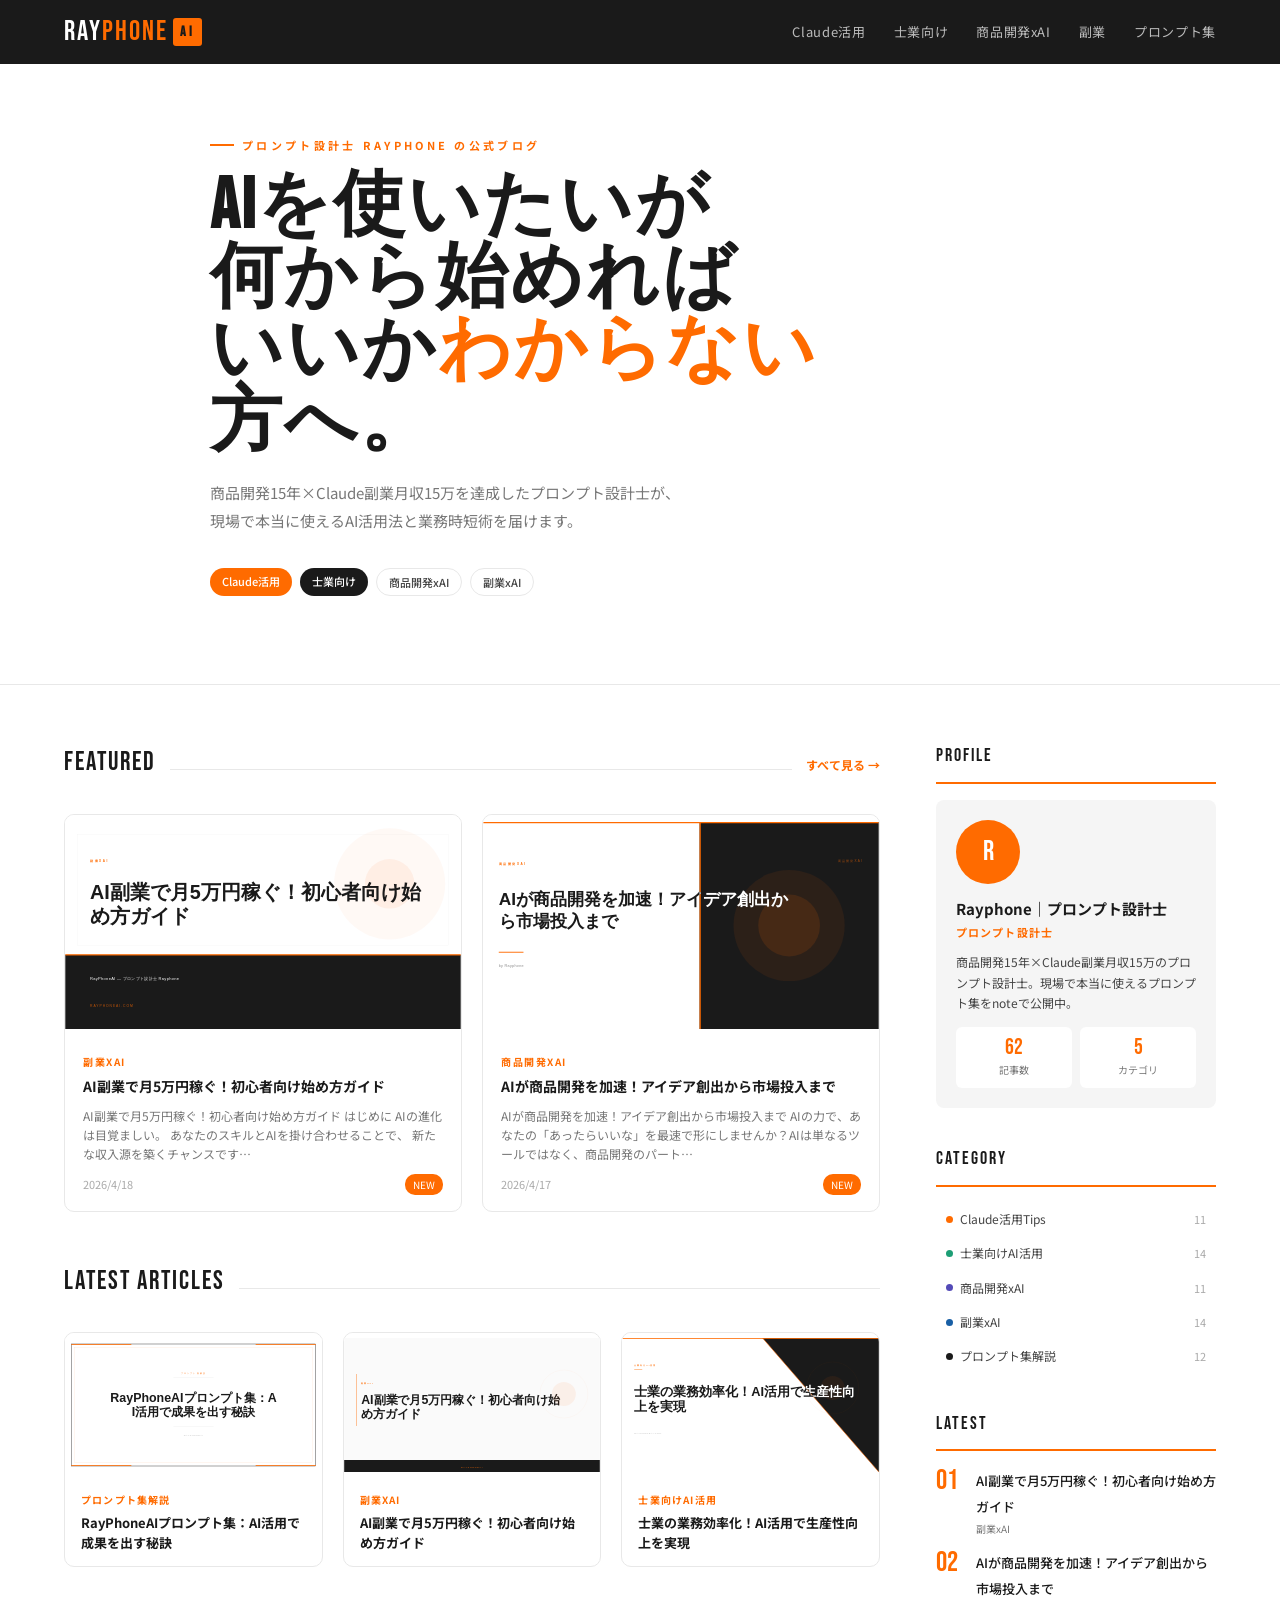
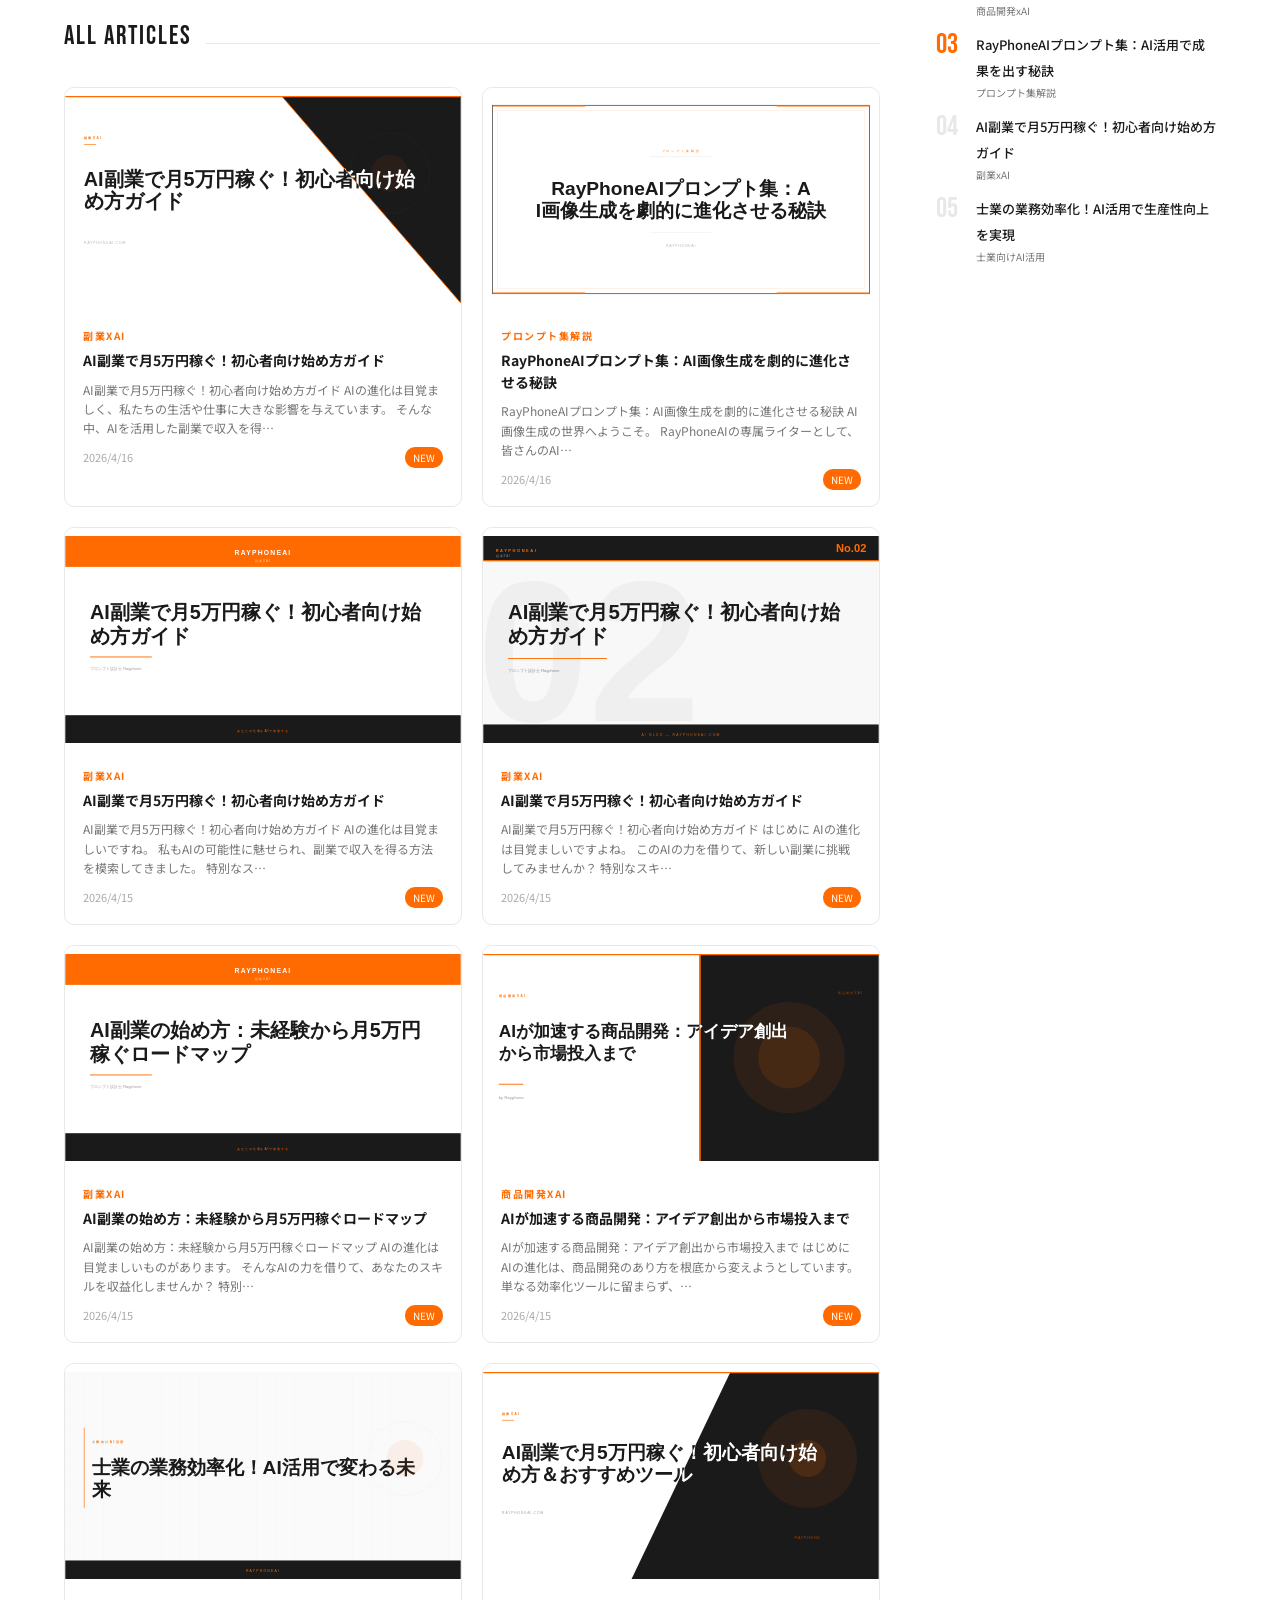
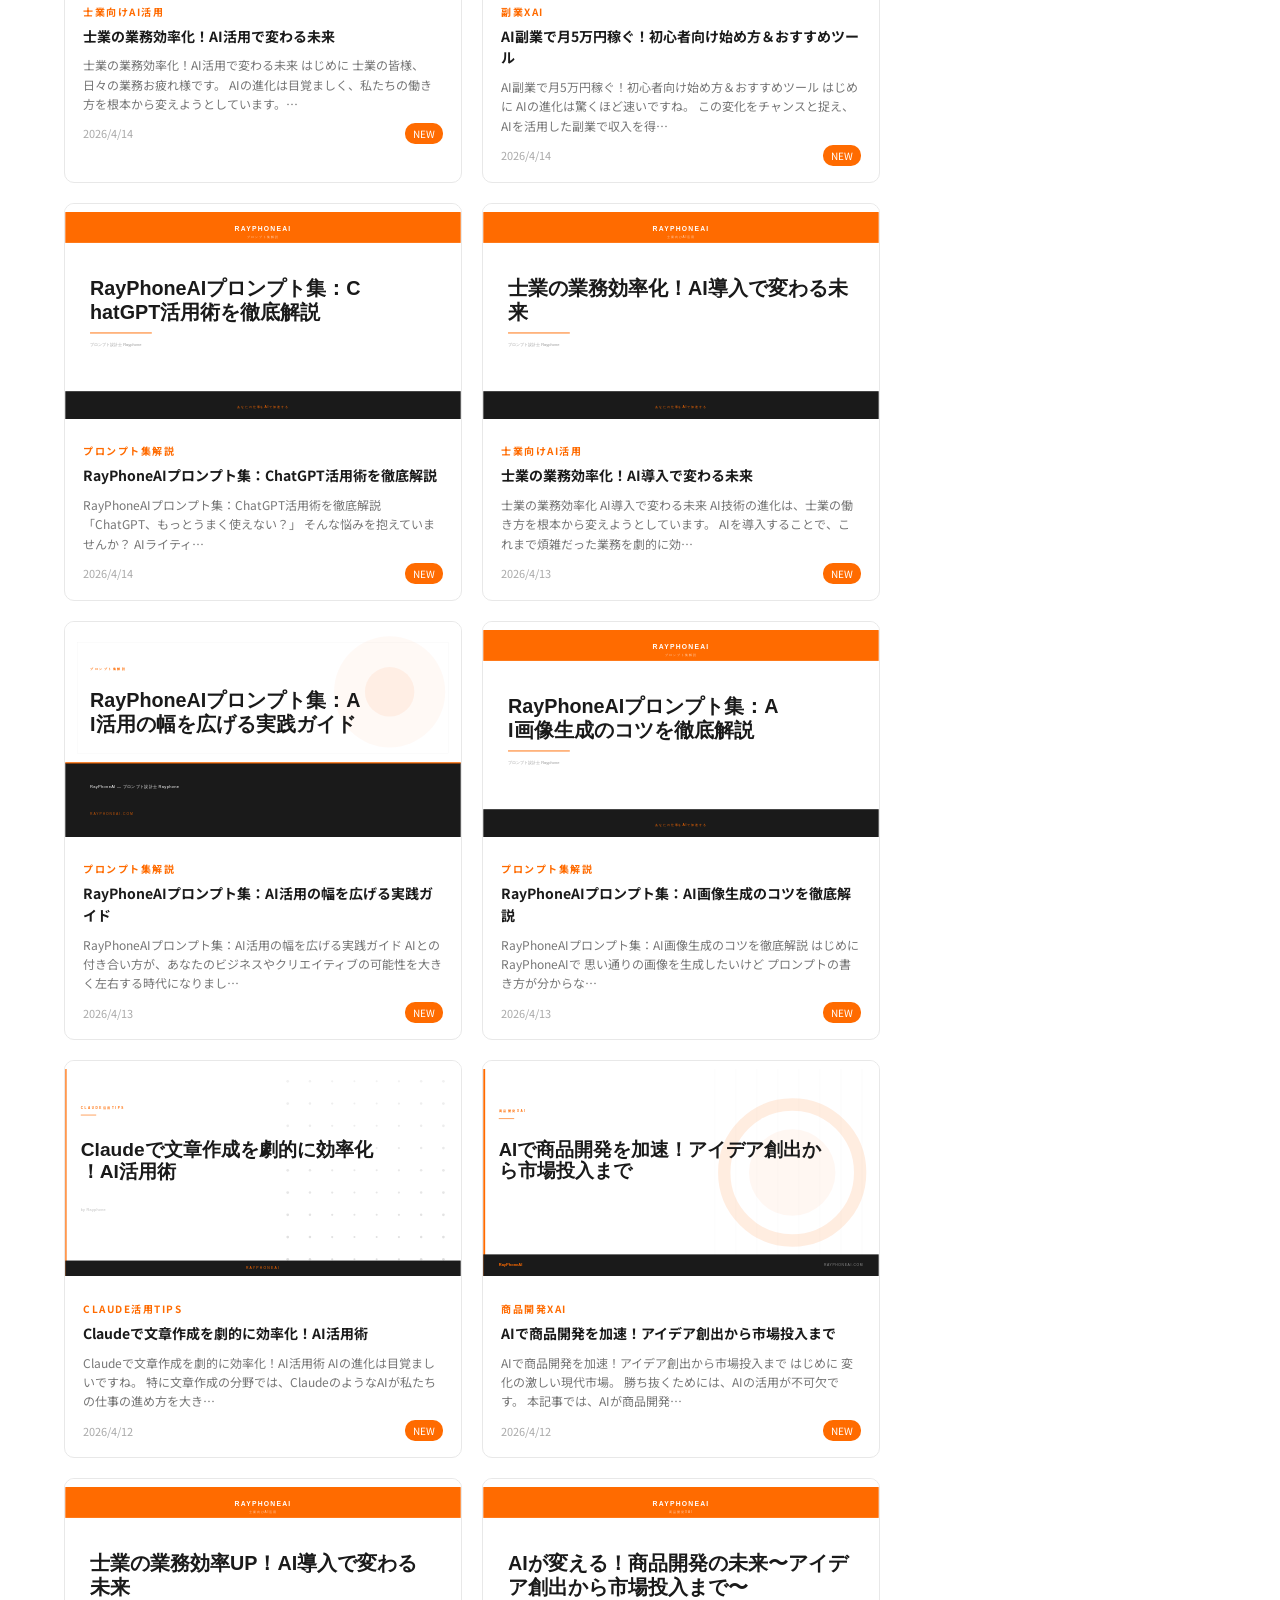
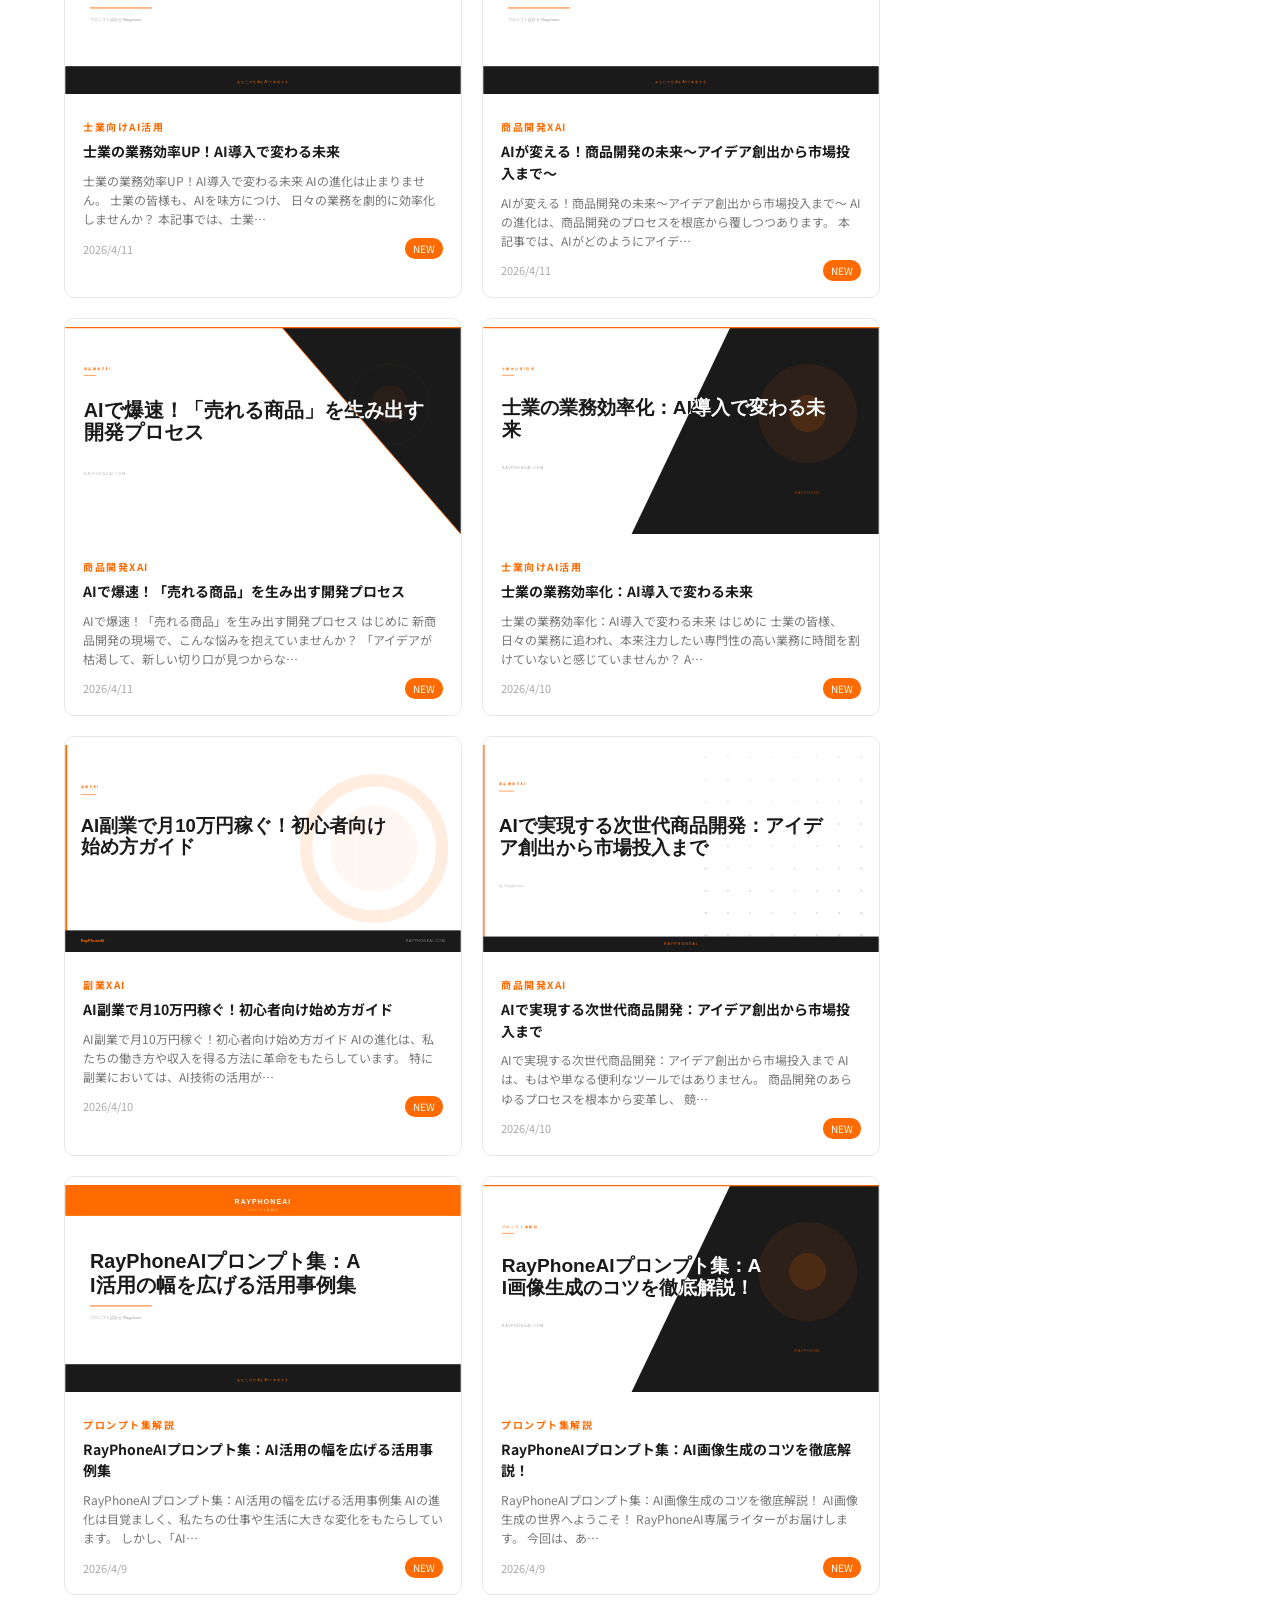
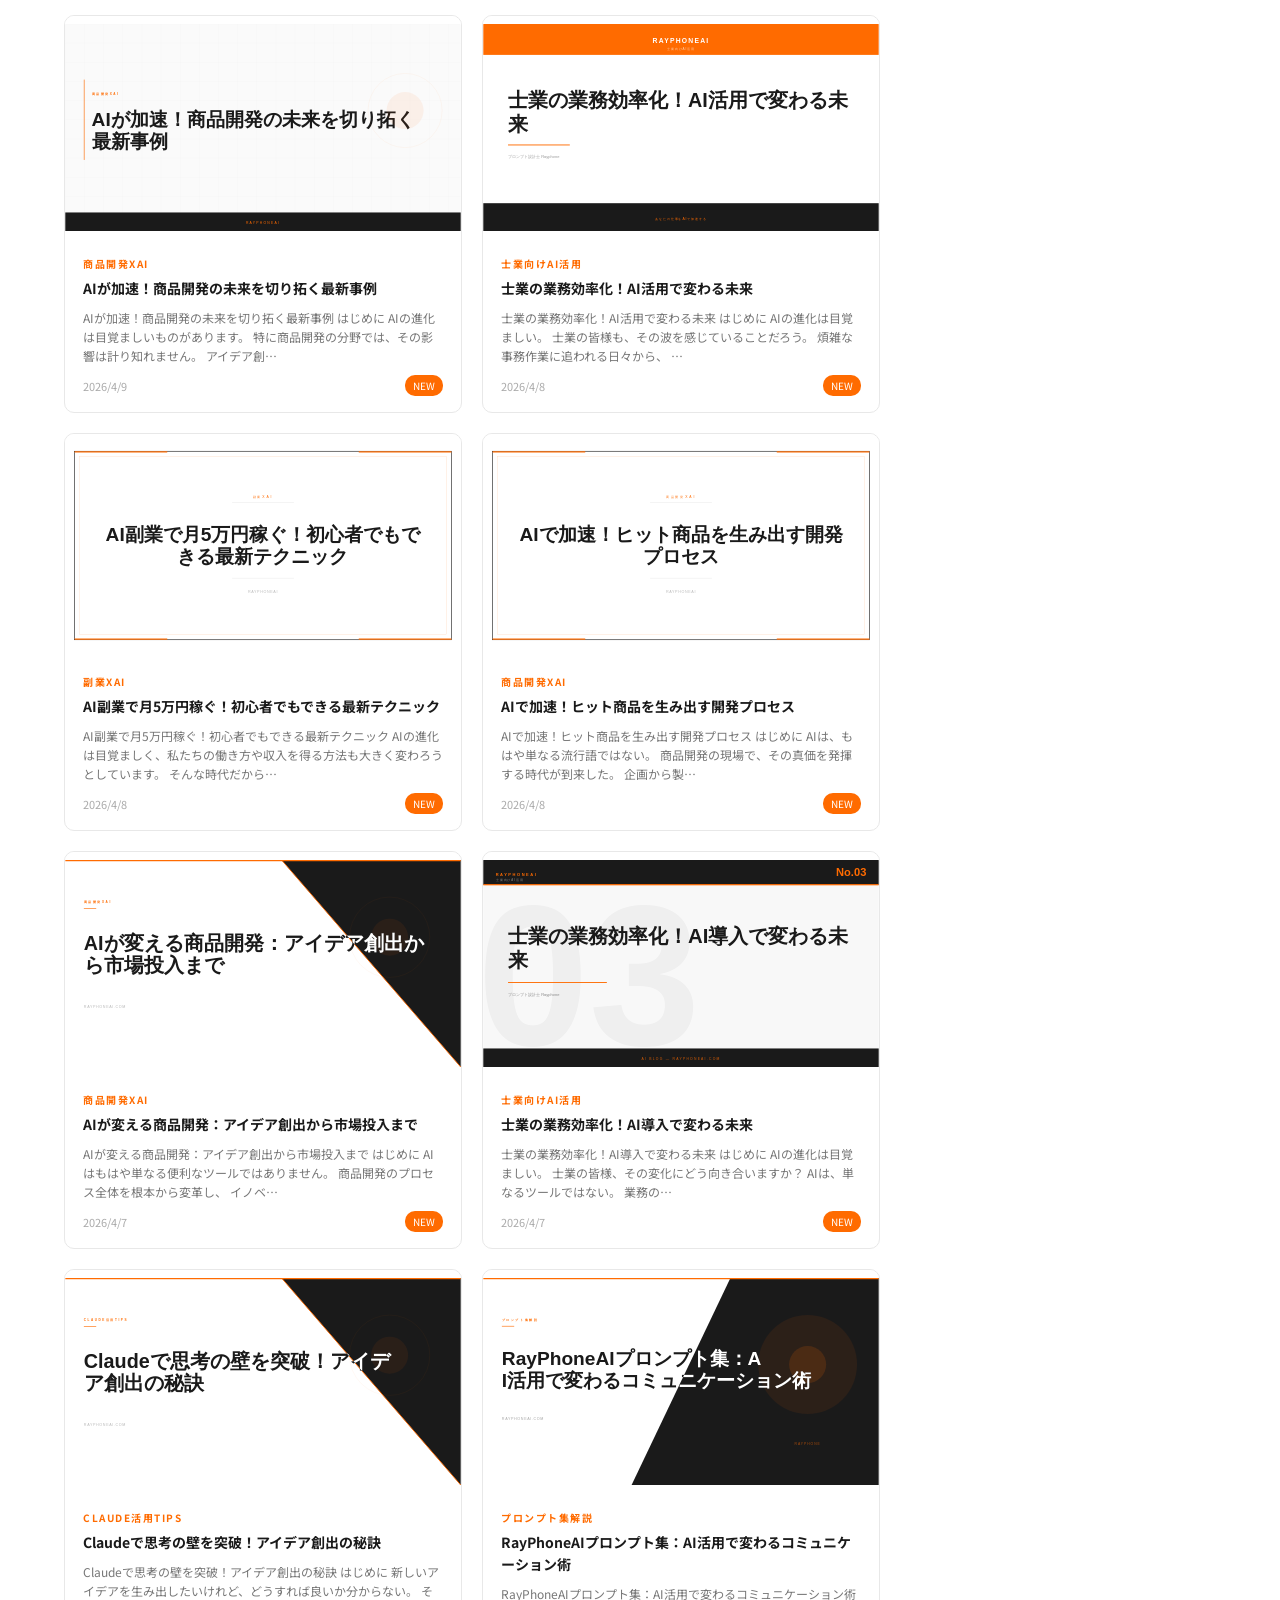
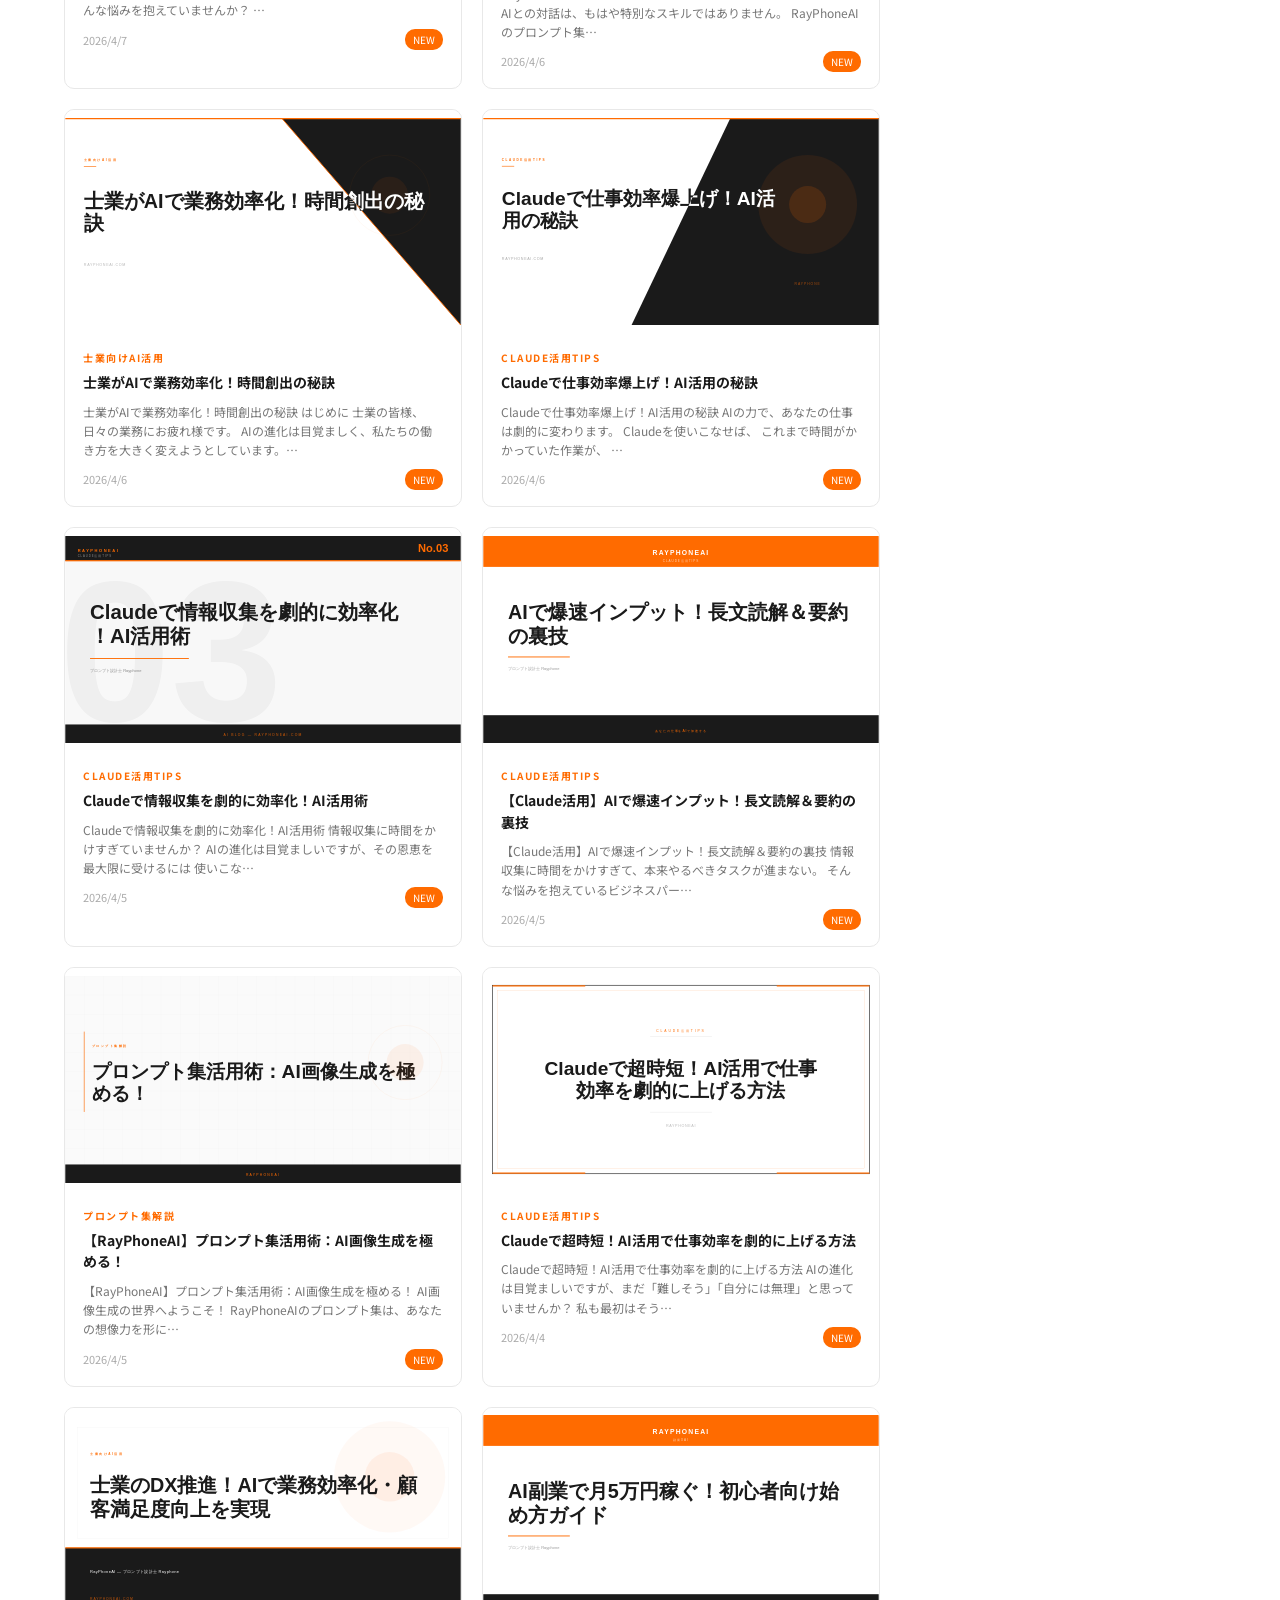
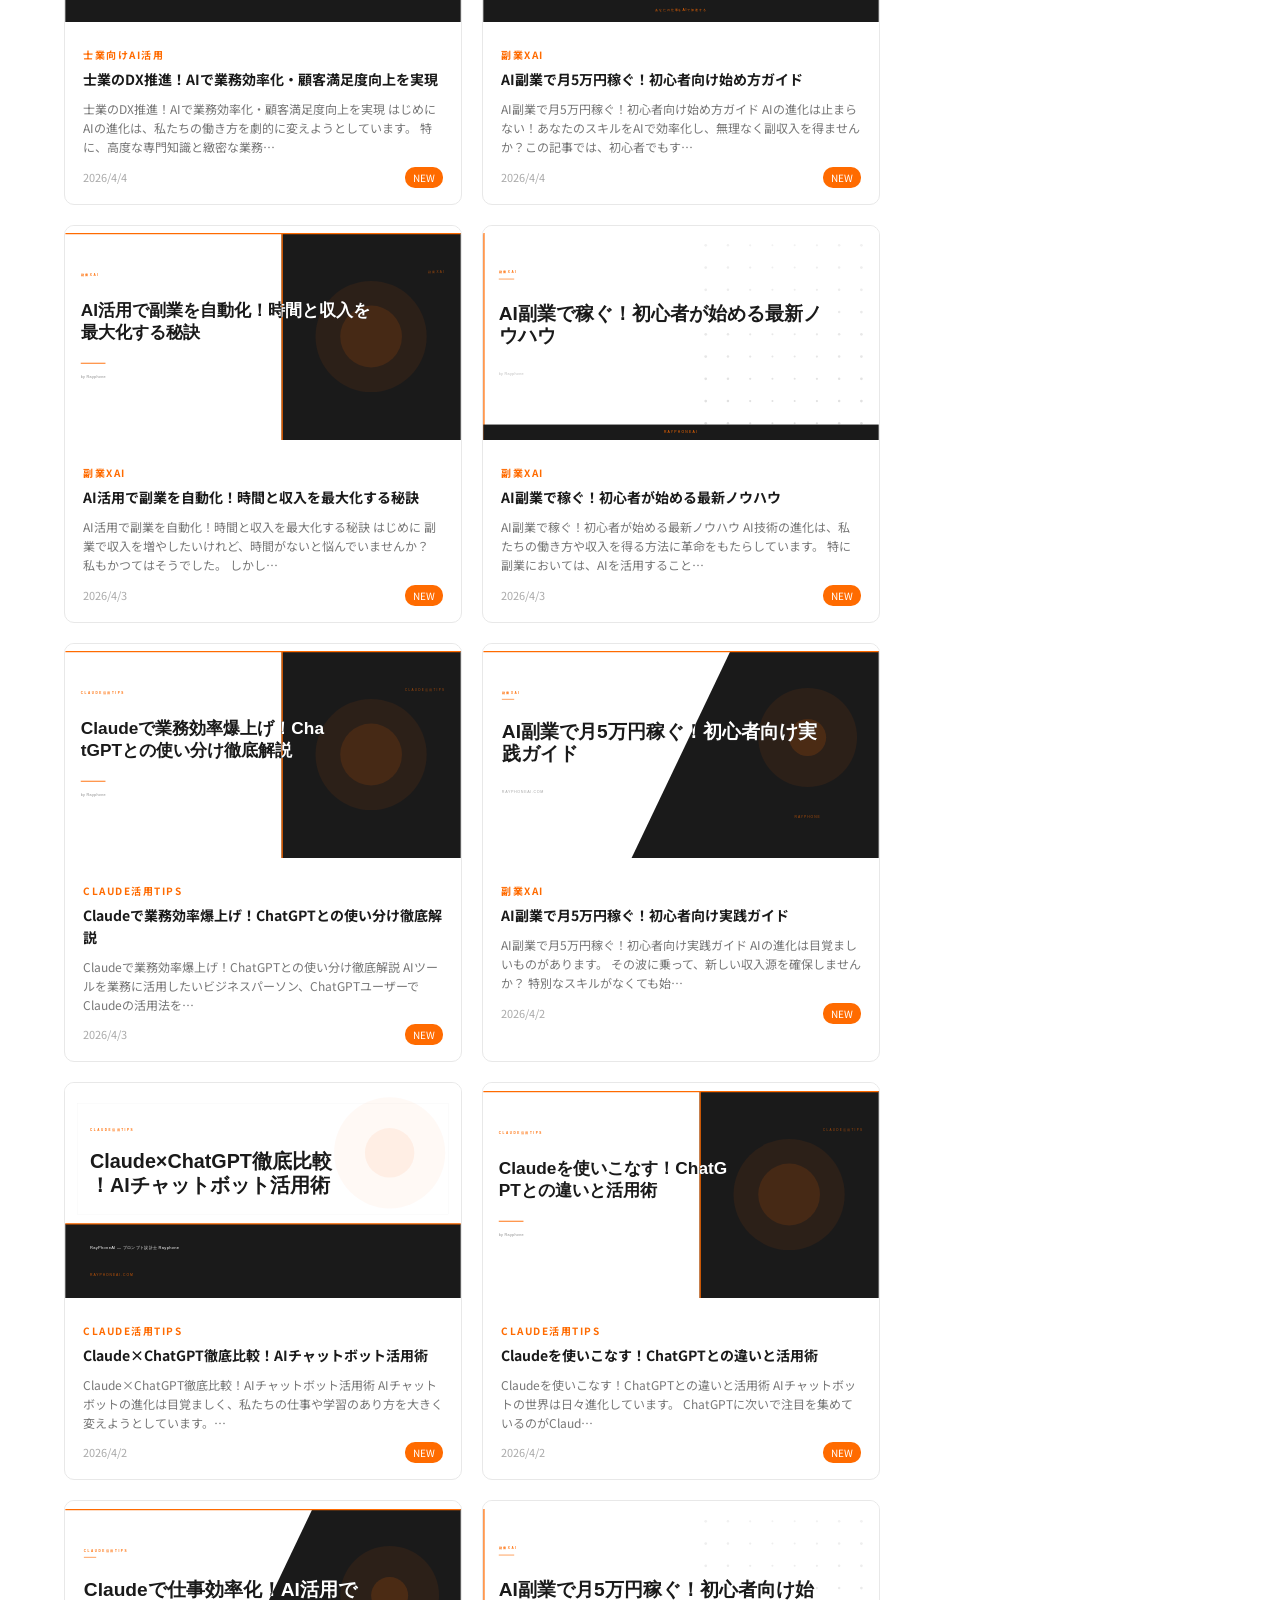
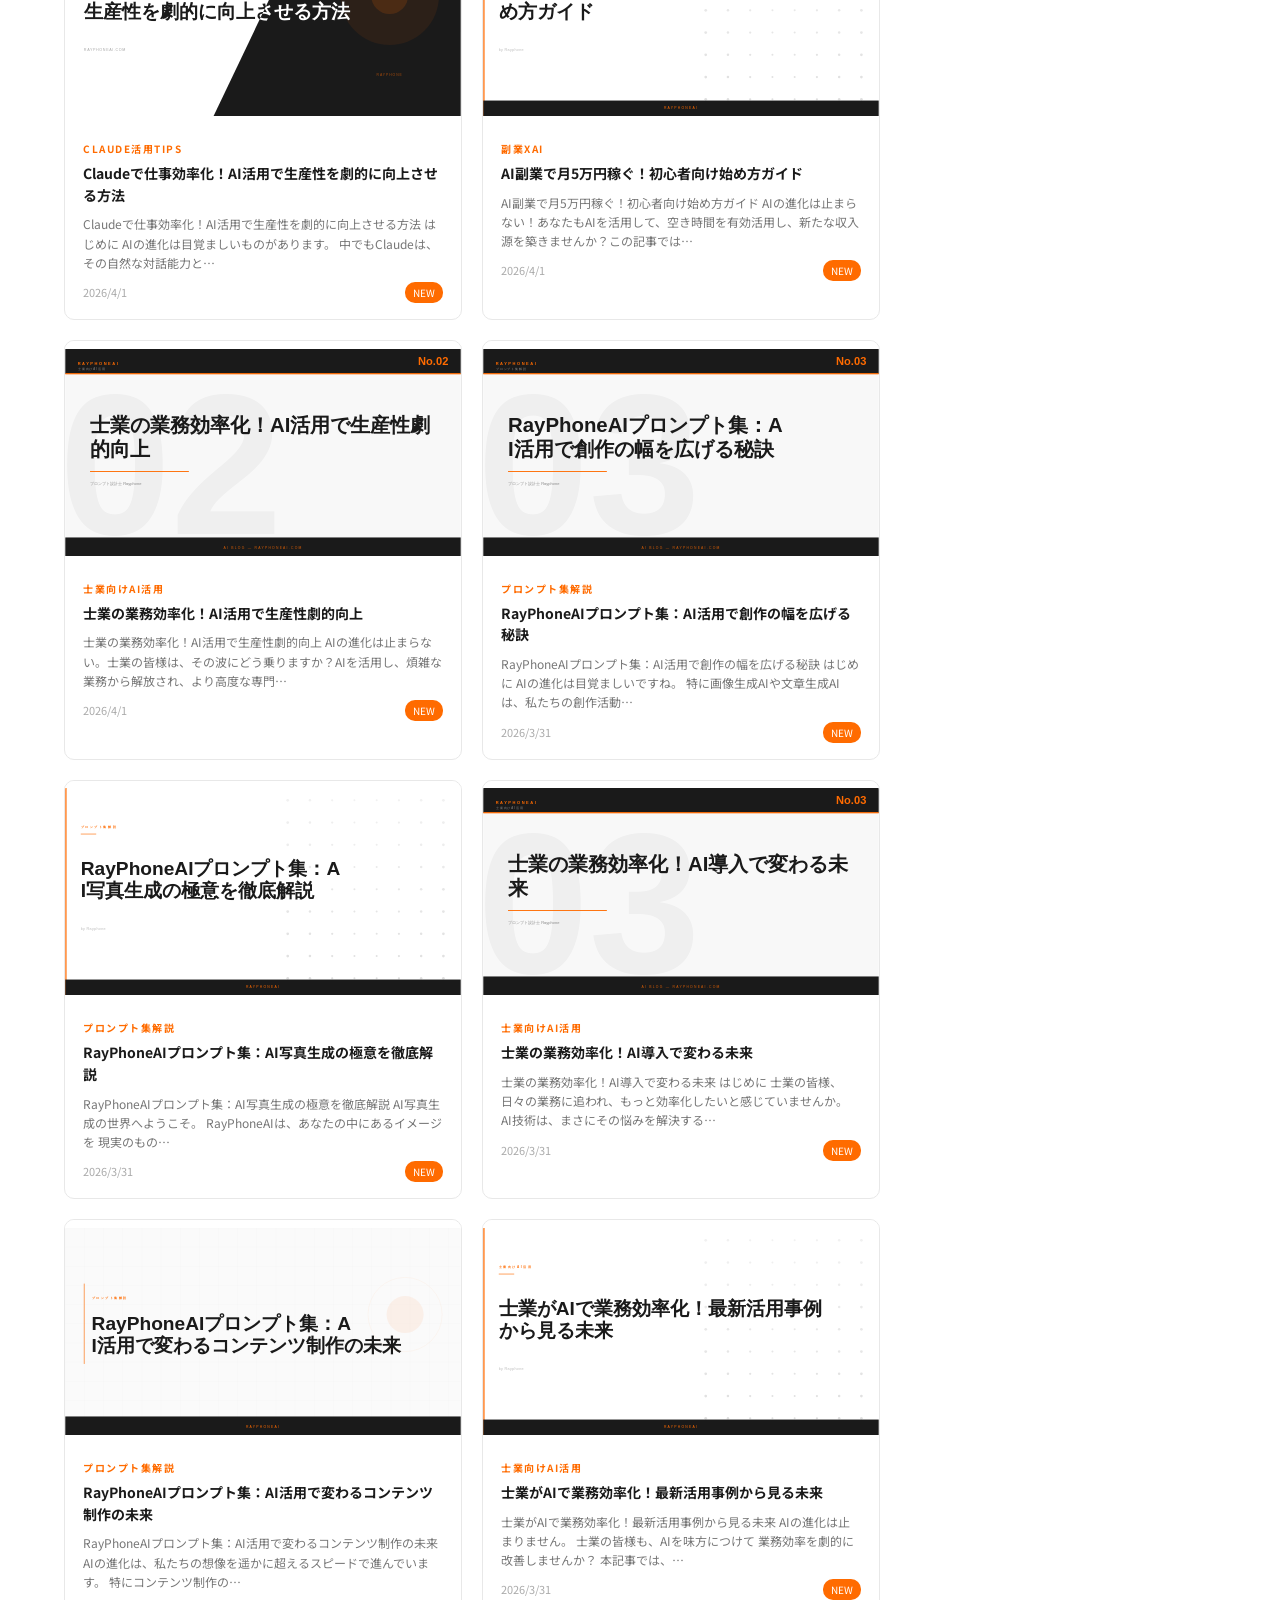
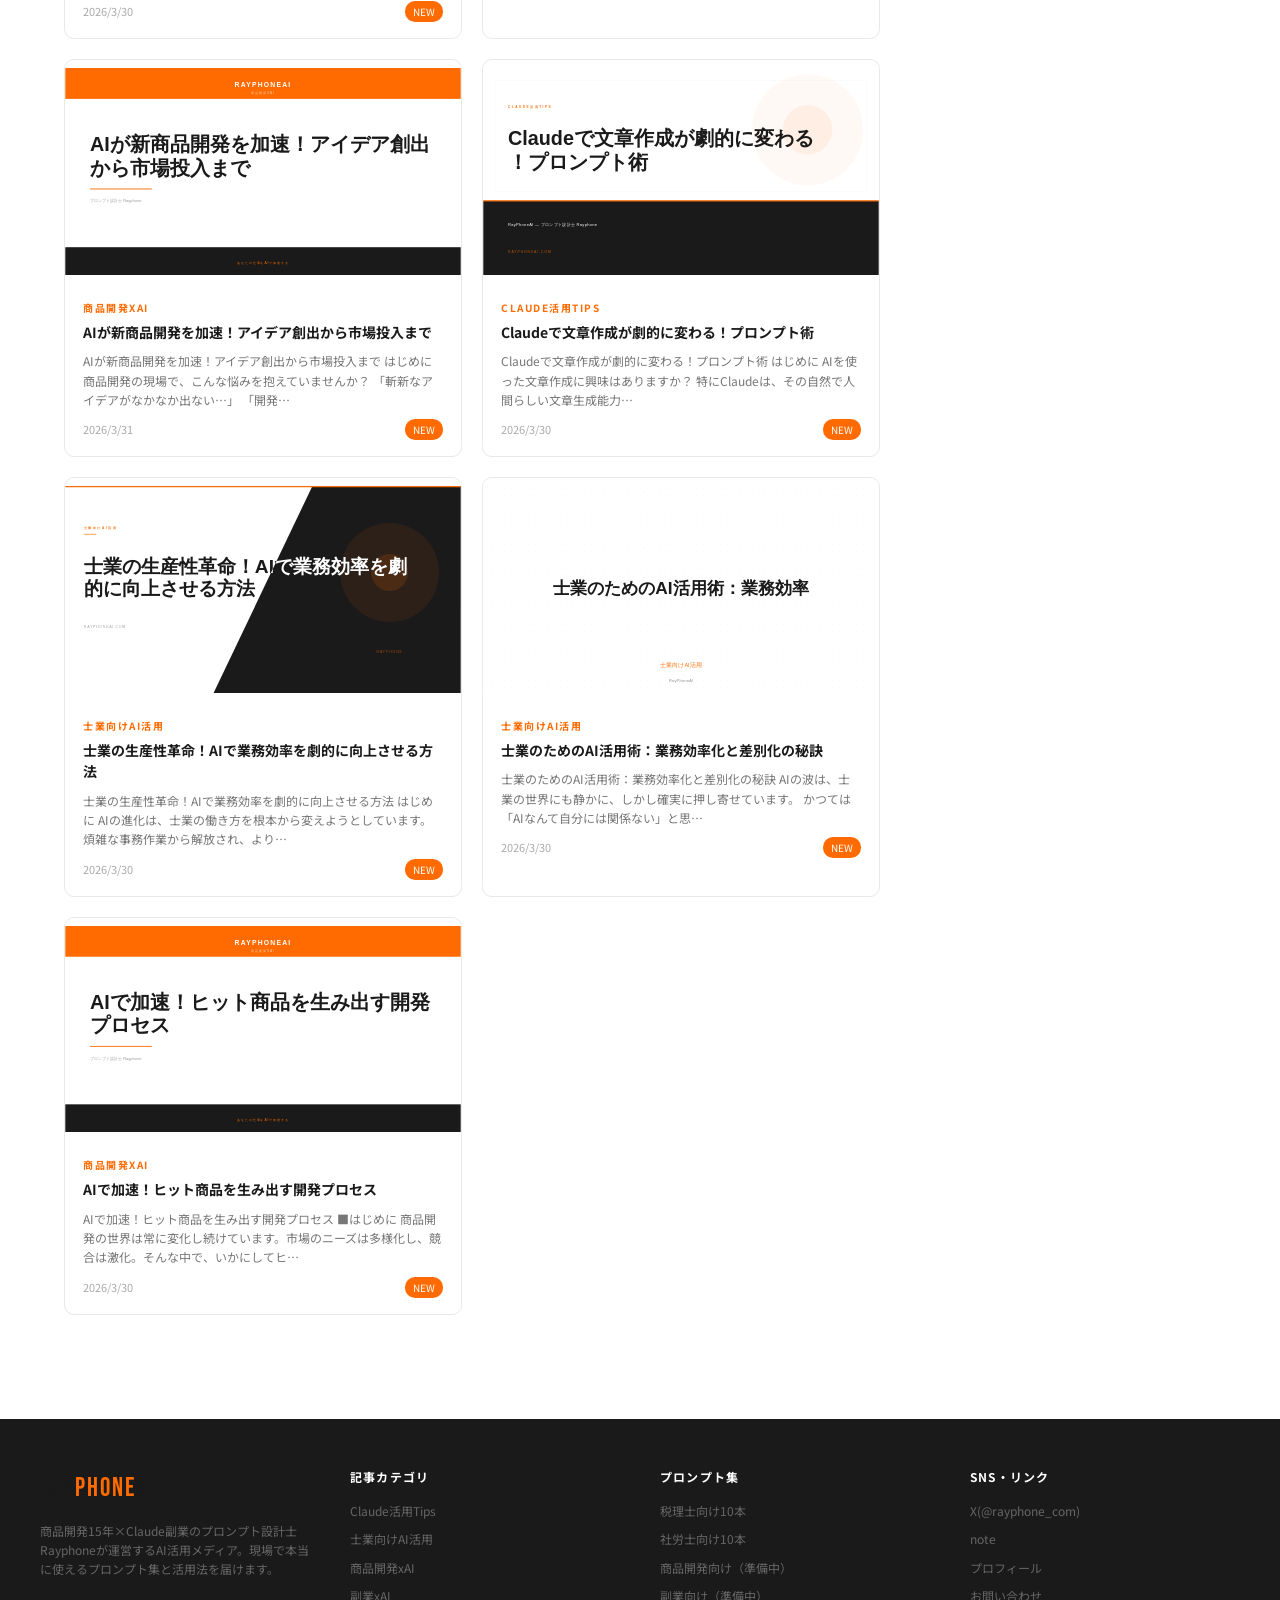
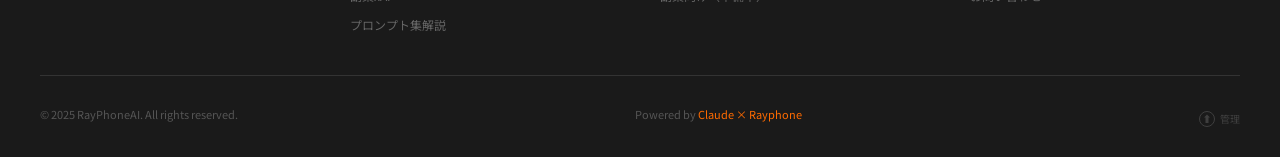
==== index.html @ 0e7767a4 "Add files via upload" ====
<!DOCTYPE html>
<html lang="ja">
<head>
<meta charset="UTF-8">
<meta name="viewport" content="width=device-width, initial-scale=1.0">
<title>RayPhoneAI | プロンプト設計士Rayphoneの公式ブログ</title>

<!-- OGP / Twitter Card -->
<meta property="og:type" content="website">
<meta property="og:site_name" content="RayPhoneAI">
<meta property="og:image" content="https://raw.githubusercontent.com/rayphoneai/ray/main/ogp.png">
<meta property="og:image:width" content="1080">
<meta property="og:image:height" content="1080">
<meta property="og:url" content="https://rayphoneai.github.io/ray/" id="og-url">
<meta property="og:title" content="RayPhoneAI | プロンプト設計士Rayphoneの公式ブログ" id="og-title">
<meta property="og:description" content="商品開発15年×Claude副業月収15万を達成したプロンプト設計士が、現場で本当に使えるAI活用法と業務時短術を届けます。" id="og-desc">
<meta name="twitter:card" content="summary_large_image">
<meta name="twitter:site" content="@rayphone">
<meta name="twitter:title" content="RayPhoneAI | プロンプト設計士Rayphoneの公式ブログ">
<meta name="twitter:description" content="商品開発15年×Claude副業月収15万を達成したプロンプト設計士が、現場で本当に使えるAI活用法と業務時短術を届けます。">
<meta name="twitter:image" content="https://raw.githubusercontent.com/rayphoneai/ray/main/ogp.png">
<link rel="icon" type="image/png" href="[data-uri]">
<link rel="apple-touch-icon" href="[data-uri]">
<link href="https://fonts.googleapis.com/css2?family=Bebas+Neue&family=Noto+Sans+JP:wght@400;500;700&display=swap" rel="stylesheet">
<style>
*{box-sizing:border-box;margin:0;padding:0;}
:root{
  --orange:#FF6B00;
  --orange-light:#FFF0E3;
  --black:#1A1A1A;
  --gray-dark:#444;
  --gray-mid:#777;
  --gray-light:#F5F5F5;
  --white:#FFFFFF;
  --border:#E8E8E8;
}
body{font-family:'Noto Sans JP',sans-serif;background:#fff;color:var(--black);font-size:15px;line-height:1.7;}

/* ===== HEADER ===== */
header{background:var(--black);position:sticky;top:0;z-index:100;}
.header-inner{max-width:1200px;margin:0 auto;padding:0 24px;height:64px;display:flex;align-items:center;justify-content:space-between;}
.logo{font-family:'Bebas Neue',sans-serif;font-size:28px;letter-spacing:2px;text-decoration:none;display:flex;align-items:center;gap:0;}
.logo-ray{color:#fff;}
.logo-phone{color:var(--orange);}
.logo-ai{background:var(--orange);color:var(--black);font-size:14px;padding:2px 7px;margin-left:5px;border-radius:3px;font-weight:700;letter-spacing:3px;}
nav{display:flex;gap:28px;}
nav a{color:#bbb;text-decoration:none;font-size:13px;letter-spacing:.05em;transition:color .2s;}
nav a:hover{color:var(--orange);}

.header-cta:hover{opacity:.85;}

/* ===== HERO ===== */
.hero{background:#fff;border-bottom:1px solid var(--border);padding:72px 24px 56px;}
.hero-inner{max-width:860px;margin:0 auto;display:flex;flex-direction:column;align-items:flex-start;gap:0;}
.hero-label{font-size:11px;font-weight:700;color:var(--orange);letter-spacing:.3em;text-transform:uppercase;margin-bottom:16px;display:flex;align-items:center;gap:8px;}
.hero-title{font-family:'Bebas Neue',sans-serif;font-size:72px;line-height:1.0;letter-spacing:2px;color:var(--black);margin-bottom:20px;}
.hero-title span{color:var(--orange);}
.hero-desc{font-size:15px;color:var(--gray-mid);line-height:1.9;margin-bottom:32px;max-width:600px;}
.hero-tags{display:flex;gap:8px;flex-wrap:wrap;margin-bottom:32px;}
.tag{font-size:11px;padding:4px 12px;border-radius:20px;font-weight:500;}
.tag-orange{background:var(--orange);color:#fff;}
.tag-black{background:var(--black);color:#fff;}
.tag-outline{background:#fff;color:var(--gray-dark);border:1px solid var(--border);}
.hero-btns{display:flex;gap:12px;}
.btn-primary{background:var(--orange);color:#fff;padding:14px 28px;border-radius:4px;text-decoration:none;font-weight:700;font-size:14px;letter-spacing:.05em;transition:opacity .2s;}
.btn-primary:hover{opacity:.85;}
.btn-secondary{background:#fff;color:var(--black);padding:14px 28px;border-radius:4px;text-decoration:none;font-weight:700;font-size:14px;border:1.5px solid var(--black);transition:all .2s;}
.btn-secondary:hover{background:var(--black);color:#fff;}
.hero-card{background:var(--black);border-radius:12px;overflow:hidden;}
.hero-card-thumb{background:var(--orange-light);height:200px;display:flex;align-items:center;justify-content:center;position:relative;}
.hero-card-thumb-inner{text-align:center;}
.hero-card-thumb-title{font-family:'Bebas Neue',sans-serif;font-size:36px;color:var(--black);letter-spacing:1px;line-height:1.1;}
.hero-card-thumb-sub{font-size:12px;color:var(--gray-mid);margin-top:4px;}
.hero-card-num{position:absolute;top:12px;right:12px;background:var(--orange);color:#fff;font-family:'Bebas Neue',sans-serif;font-size:32px;width:52px;height:52px;border-radius:50%;display:flex;align-items:center;justify-content:center;letter-spacing:0;}
.hero-card-body{padding:20px 22px;}
.hero-card-cat{font-size:10px;font-weight:700;color:var(--orange);letter-spacing:.2em;text-transform:uppercase;margin-bottom:6px;}
.hero-card-title{font-size:15px;font-weight:700;color:#fff;line-height:1.5;margin-bottom:10px;}
.hero-card-meta{font-size:12px;color:#666;}

/* ===== ORANGE BAR ===== */
.orange-bar{background:var(--orange);padding:12px 24px;}
.orange-bar-inner{max-width:1200px;margin:0 auto;display:flex;align-items:center;gap:20px;}
.orange-bar-label{font-family:'Bebas Neue',sans-serif;font-size:16px;color:#fff;letter-spacing:3px;white-space:nowrap;}
.orange-bar-divider{width:1px;height:20px;background:rgba(255,255,255,.4);}
.orange-bar-text{font-size:12px;color:rgba(255,255,255,.9);}

/* ===== MAIN LAYOUT ===== */
.main{max-width:1200px;margin:0 auto;padding:56px 24px;display:grid;grid-template-columns:1fr 280px;gap:56px;}

/* ===== SECTION HEADING ===== */
.sec-head{display:flex;align-items:baseline;gap:14px;margin-bottom:28px;}
.sec-title{font-family:'Bebas Neue',sans-serif;font-size:26px;letter-spacing:2px;color:var(--black);}
.sec-title-line{flex:1;height:1px;background:var(--border);}
.sec-more{font-size:12px;color:var(--orange);text-decoration:none;font-weight:700;white-space:nowrap;}
.sec-more:hover{text-decoration:underline;}

/* ===== ARTICLE CARDS ===== */
.card-grid{display:grid;grid-template-columns:repeat(2,1fr);gap:20px;margin-bottom:48px;}
.art-card{border:1px solid var(--border);border-radius:10px;overflow:hidden;transition:box-shadow .25s,transform .25s;background:#fff;}
.art-card:hover{box-shadow:0 8px 28px rgba(0,0,0,.1);transform:translateY(-3px);}
.art-card-thumb{aspect-ratio:16/9;height:auto;display:flex;align-items:center;justify-content:center;position:relative;}
.art-card-thumb-text{font-family:'Bebas Neue',sans-serif;font-size:22px;text-align:center;padding:0 16px;line-height:1.2;}
.art-card-body{padding:16px 18px;}
.art-card-cat{font-size:10px;font-weight:700;letter-spacing:.15em;text-transform:uppercase;margin-bottom:6px;}
.art-card-title{font-size:14px;font-weight:700;color:var(--black);line-height:1.55;margin-bottom:8px;}
.art-card-desc{font-size:12px;color:var(--gray-mid);line-height:1.6;margin-bottom:10px;}
.art-card-footer{display:flex;align-items:center;justify-content:space-between;}
.art-card-date{font-size:11px;color:#aaa;}
.art-card-tag{font-size:10px;padding:2px 8px;border-radius:10px;background:var(--gray-light);color:var(--gray-dark);}

/* ===== FEATURED ROW ===== */
.featured-row{display:grid;grid-template-columns:1fr 1fr 1fr;gap:20px;margin-bottom:48px;}
.feat-card{border-radius:10px;overflow:hidden;border:1px solid var(--border);background:#fff;transition:box-shadow .25s,transform .25s;}
.feat-card:hover{box-shadow:0 8px 24px rgba(0,0,0,.1);transform:translateY(-2px);}
.feat-card-thumb{aspect-ratio:16/9;height:auto;display:flex;align-items:center;justify-content:center;}
.feat-card-body{padding:14px 16px;}
.feat-card-cat{font-size:10px;font-weight:700;letter-spacing:.12em;text-transform:uppercase;margin-bottom:5px;}
.feat-card-title{font-size:13px;font-weight:700;color:var(--black);line-height:1.5;}

/* ===== CTA BANNER ===== */
.cta-banner{background:var(--black);border-radius:12px;padding:36px 40px;margin-bottom:48px;display:flex;align-items:center;justify-content:space-between;gap:24px;}
.cta-label{font-size:10px;font-weight:700;color:var(--orange);letter-spacing:.25em;text-transform:uppercase;margin-bottom:8px;}
.cta-title{font-family:'Bebas Neue',sans-serif;font-size:32px;color:#fff;letter-spacing:1px;line-height:1.1;margin-bottom:8px;}
.cta-desc{font-size:13px;color:#888;line-height:1.6;}
.cta-right{text-align:right;flex-shrink:0;}
.cta-price{font-family:'Bebas Neue',sans-serif;font-size:48px;color:var(--orange);line-height:1;margin-bottom:4px;}
.cta-price-sub{font-size:12px;color:#666;margin-bottom:12px;}
.cta-btn{background:var(--orange);color:#fff;padding:14px 28px;border-radius:4px;text-decoration:none;font-weight:700;font-size:14px;display:inline-block;transition:opacity .2s;}
.cta-btn:hover{opacity:.85;}

/* ===== SIDEBAR ===== */
.sidebar{}
.stats-grid{display:grid;grid-template-columns:1fr 1fr;gap:10px;}
.stats-card{background:var(--gray-light);border-radius:8px;padding:14px 12px;text-align:center;}
.stats-val{font-family:'Bebas Neue',sans-serif;font-size:28px;color:var(--orange);line-height:1;margin-bottom:4px;}
.stats-label{font-size:10px;color:var(--gray-mid);letter-spacing:.05em;}
.sidebar-block{margin-bottom:36px;}
.sidebar-title{font-family:'Bebas Neue',sans-serif;font-size:18px;letter-spacing:2px;color:var(--black);margin-bottom:16px;padding-bottom:10px;border-bottom:2px solid var(--orange);}
.profile-card{background:var(--gray-light);border-radius:8px;padding:20px;}
.profile-avatar{width:64px;height:64px;background:var(--orange);border-radius:50%;display:flex;align-items:center;justify-content:center;font-family:'Bebas Neue',sans-serif;font-size:28px;color:#fff;margin-bottom:12px;}
.profile-name{font-size:15px;font-weight:700;color:var(--black);margin-bottom:2px;}
.profile-role{font-size:11px;color:var(--orange);font-weight:700;letter-spacing:.1em;margin-bottom:10px;}
.profile-desc{font-size:12px;color:var(--gray-dark);line-height:1.7;margin-bottom:14px;}
.profile-stats{display:grid;grid-template-columns:1fr 1fr;gap:8px;}
.stat{background:#fff;border-radius:6px;padding:10px 12px;text-align:center;}
.stat-val{font-family:'Bebas Neue',sans-serif;font-size:22px;color:var(--orange);line-height:1;}
.stat-label{font-size:10px;color:var(--gray-mid);margin-top:2px;}
.cat-list{display:flex;flex-direction:column;gap:2px;}
.cat-item{display:flex;align-items:center;justify-content:space-between;padding:6px 10px;border-radius:6px;text-decoration:none;color:var(--gray-dark);font-size:12px;transition:background .2s;}
.cat-item:hover{background:var(--gray-light);}
.cat-item:hover .cat-name{color:var(--orange);}
.cat-dot{width:7px;height:7px;border-radius:50%;margin-right:7px;flex-shrink:0;}
.cat-count{font-size:11px;color:#aaa;}
.rank-list{display:flex;flex-direction:column;gap:12px;}
.rank-item{display:flex;gap:12px;align-items:flex-start;}
.rank-num{font-family:'Bebas Neue',sans-serif;font-size:28px;color:var(--border);line-height:1;flex-shrink:0;width:28px;}
.rank-num.top{color:var(--orange);}
.rank-title{font-size:13px;font-weight:500;color:var(--black);line-height:1.5;text-decoration:none;}
.rank-title:hover{color:var(--orange);}
.rank-cat{font-size:10px;color:var(--gray-mid);margin-top:2px;}
.note-cta{background:var(--orange-light);border:1px solid rgba(255,107,0,.2);border-radius:8px;padding:18px;}
.note-cta-label{font-size:10px;font-weight:700;color:var(--orange);letter-spacing:.15em;text-transform:uppercase;margin-bottom:6px;}
.note-cta-title{font-size:14px;font-weight:700;color:var(--black);margin-bottom:6px;line-height:1.4;}
.note-cta-desc{font-size:12px;color:var(--gray-dark);line-height:1.6;margin-bottom:14px;}
.note-cta-price{font-family:'Bebas Neue',sans-serif;font-size:28px;color:var(--orange);margin-bottom:12px;}
.note-cta-btn{display:block;text-align:center;background:var(--orange);color:#fff;padding:11px;border-radius:4px;font-weight:700;font-size:13px;text-decoration:none;transition:opacity .2s;}
.note-cta-btn:hover{opacity:.85;}

/* ===== FOOTER ===== */
footer{background:var(--black);padding:48px 24px 24px;}
.footer-inner{max-width:1200px;margin:0 auto;}
.footer-top{display:grid;grid-template-columns:1fr 1fr 1fr 1fr;gap:40px;margin-bottom:40px;}
.footer-logo{font-family:'Bebas Neue',sans-serif;font-size:26px;letter-spacing:2px;margin-bottom:10px;}
.footer-logo span{color:var(--orange);}
.footer-tagline{font-size:12px;color:#666;line-height:1.6;}
.footer-col-title{font-size:12px;font-weight:700;color:#fff;letter-spacing:.1em;text-transform:uppercase;margin-bottom:14px;}
.footer-links{display:flex;flex-direction:column;gap:8px;}
.footer-link{font-size:12px;color:#666;text-decoration:none;transition:color .2s;}
.footer-link:hover{color:var(--orange);}
.footer-bottom{border-top:1px solid #333;padding-top:20px;display:flex;align-items:center;justify-content:space-between;}
.footer-copy{font-size:11px;color:#555;}
.footer-badge{font-size:11px;color:#555;}
.footer-badge span{color:var(--orange);}

/* ===== HAMBURGER ===== */
.hamburger{display:none;flex-direction:column;gap:5px;cursor:pointer;padding:4px;background:none;border:none;}
.hamburger span{display:block;width:22px;height:2px;background:#fff;border-radius:2px;transition:all .3s;}
.hamburger.open span:nth-child(1){transform:translateY(7px) rotate(45deg);}
.hamburger.open span:nth-child(2){opacity:0;}
.hamburger.open span:nth-child(3){transform:translateY(-7px) rotate(-45deg);}
.mobile-menu{display:none;background:var(--black);padding:0 24px;}
.mobile-menu.open{display:block;}
.mobile-menu a{display:block;color:#bbb;text-decoration:none;font-size:15px;padding:14px 0;border-bottom:1px solid #2a2a2a;letter-spacing:.03em;}
.mobile-menu a:last-child{border-bottom:none;}
.mobile-menu 

/* ===== TABLET: 768px〜1024px ===== */
@media(max-width:1024px){
  .hero-inner{flex-direction:column;}
  .hero-card{max-width:480px;}
  .hero-title{font-size:54px;}
  .main{grid-template-columns:1fr;gap:40px;}
  .sidebar{display:grid;grid-template-columns:repeat(2,1fr);gap:24px;}
  .sidebar-block{margin-bottom:0;}
  .featured-row{grid-template-columns:1fr 1fr;}
  .featured-row .feat-card:last-child{display:none;}
  .footer-top{grid-template-columns:1fr 1fr;gap:32px;}
  .cta-banner{flex-direction:column;align-items:flex-start;gap:20px;}
  .cta-right{text-align:left;}
}

/* ===== MOBILE: 〜767px ===== */
@media(max-width:767px){
  /* Header */
  nav{display:none;}
  
  .hamburger{display:flex;}
  .header-inner{height:56px;}

  /* Orange bar */
  .orange-bar-divider{display:none;}
  .orange-bar-text{font-size:11px;line-height:1.5;}

  /* Hero */
  .hero{padding:36px 20px 32px;}
  .hero-inner{grid-template-columns:1fr;gap:28px;}
  .hero-title{font-size:40px;}
  .hero-desc{font-size:14px;}
  .hero-btns{flex-direction:column;gap:10px;}
  .btn-primary,.btn-secondary{text-align:center;padding:13px 20px;}
  .hero-card{width:100%;}

  /* Main */
  .main{padding:32px 20px;grid-template-columns:1fr;gap:0;}

  /* Cards */
  .card-grid{grid-template-columns:1fr;gap:16px;}
  .featured-row{grid-template-columns:1fr;gap:16px;}
  .featured-row .feat-card:last-child{display:block;}

  /* Sec head */
  .sec-head{margin-bottom:16px;}
  .sec-title{font-size:22px;}

  /* CTA banner */
  .cta-banner{padding:24px 20px;flex-direction:column;align-items:flex-start;border-radius:8px;}
  .cta-title{font-size:26px;}
  .cta-right{text-align:left;width:100%;}
  .cta-price{font-size:38px;}
  .cta-btn{display:block;text-align:center;}

  /* Sidebar */
  .sidebar{display:flex;flex-direction:column;gap:0;margin-top:40px;padding-top:40px;border-top:1px solid var(--border);}
  .sidebar-block{margin-bottom:32px;}

  /* Profile stats */
  .profile-stats{grid-template-columns:repeat(4,1fr);}
  .stat-val{font-size:16px;}
  .stat-label{font-size:9px;}

  /* Footer */
  .footer-top{grid-template-columns:1fr;gap:28px;}
  footer{padding:36px 20px 20px;}
  .footer-bottom{flex-direction:column;gap:8px;text-align:center;}

  /* Section spacing */
  .card-grid{margin-bottom:32px;}
  .featured-row{margin-bottom:32px;}
}

/* ===== SMALL MOBILE: 〜374px ===== */
@media(max-width:374px){
  .hero-title{font-size:34px;}
  .profile-stats{grid-template-columns:1fr 1fr;}
}
</style>
</head>
<body>

<!-- HEADER -->
<header>
  <div class="header-inner">
    <a href="#" class="logo">
      <span class="logo-ray">Ray</span><span class="logo-phone">Phone</span><span class="logo-ai">AI</span>
    </a>
    <nav>
      <a href="#">Claude活用</a>
      <a href="#">士業向け</a>
      <a href="#">商品開発xAI</a>
      <a href="#">副業</a>
      <a href="#">プロンプト集</a>
    </nav>
    <button class="hamburger" id="hamburger" onclick="toggleMenu()" aria-label="メニュー">
      <span></span><span></span><span></span>
    </button>
  </div>
  <div class="mobile-menu" id="mobile-menu">
    <a href="#">Claude活用</a>
    <a href="#">士業向け</a>
    <a href="#">商品開発xAI</a>
    <a href="#">副業</a>
    <a href="#">プロンプト集</a>
  </div>
</header>
<script>
function toggleMenu(){
  document.getElementById('hamburger').classList.toggle('open');
  document.getElementById('mobile-menu').classList.toggle('open');
}
</script>

<!-- ORANGE BAR -->
<div class="orange-bar">
  <div class="orange-bar-inner">
    <span class="orange-bar-label">NEW</span>
    <div class="orange-bar-divider"></div>
    <span class="orange-bar-text">税理士・社労士向けClaude活用プロンプト集20本、販売開始しました。コピペ一発・全品サンプル付き → 2,480円</span>
  </div>
</div>

<div id="page-body">
<!-- HERO -->
<section class="hero">
  <div class="hero-inner">
    <div>
      <div class="hero-label"><span style="display:inline-block;width:24px;height:2px;background:var(--orange);vertical-align:middle;"></span>プロンプト設計士 Rayphone の公式ブログ</div>
      <h1 class="hero-title">AIを使いたいが<br>何から始めれば<br>いいか<span>わからない</span><br>方へ。</h1>
      <p class="hero-desc">商品開発15年×Claude副業月収15万を達成したプロンプト設計士が、<br>現場で本当に使えるAI活用法と業務時短術を届けます。</p>
      <div class="hero-tags">
        <span class="tag tag-orange">Claude活用</span>
        <span class="tag tag-black">士業向け</span>
        <span class="tag tag-outline">商品開発xAI</span>
        <span class="tag tag-outline">副業xAI</span>
      </div>
    </div>
  </div>
</section>

<!-- MAIN -->
<div class="main">
  <div>

    <!-- FEATURED (最新2件) -->
    <div class="sec-head">
      <span class="sec-title">FEATURED</span>
      <div class="sec-title-line"></div>
      <a href="#" class="sec-more" id="all-arts-link">すべて見る →</a>
    </div>
    <div class="card-grid" id="featured-grid" style="margin-bottom:48px;">
      <div style="grid-column:1/-1;text-align:center;padding:40px;color:#aaa;">記事を読み込み中...</div>
    </div>

    <!-- LATEST (次の3件) -->
    <div class="sec-head">
      <span class="sec-title">LATEST ARTICLES</span>
      <div class="sec-title-line"></div>
    </div>
    <div class="featured-row" id="latest-row" style="margin-bottom:48px;"></div>

    <!-- MORE (残り全件) -->
    <div class="sec-head" id="more-sec" style="display:none;">
      <span class="sec-title">ALL ARTICLES</span>
      <div class="sec-title-line"></div>
    </div>
    <div class="card-grid" id="more-grid"></div>

  </div>

  <!-- SIDEBAR -->
  <aside class="sidebar">

    <!-- PROFILE -->
    <div class="sidebar-block">
      <div class="sidebar-title">PROFILE</div>
      <div class="profile-card">
        <div class="profile-avatar" id="blog-avatar">R</div>
        <div class="profile-name" id="blog-author">Rayphone</div>
        <div class="profile-role" id="blog-role">プロンプト設計士</div>
        <div class="profile-desc" id="blog-bio">商品開発15年×Claude副業月収15万を達成。現場で本当に使えるAI活用法と業務時短術を発信中。</div>
        <div class="profile-stats">
          <div class="stat"><div class="stat-val" id="stat-articles">—</div><div class="stat-label">記事数</div></div>
          <div class="stat"><div class="stat-val">5</div><div class="stat-label">カテゴリ</div></div>
        </div>
      </div>
    </div>

    <!-- CATEGORIES -->
    <div class="sidebar-block">
      <div class="sidebar-title">CATEGORY</div>
      <div class="cat-list">
        <a href="#" class="cat-item"><span class="cat-dot" style="background:var(--orange);"></span><span class="cat-name" style="flex:1;">Claude活用Tips</span><span class="cat-count">12</span></a>
        <a href="#" class="cat-item"><span class="cat-dot" style="background:#1D9E75;"></span><span class="cat-name" style="flex:1;">士業向けAI活用</span><span class="cat-count">8</span></a>
        <a href="#" class="cat-item"><span class="cat-dot" style="background:#534AB7;"></span><span class="cat-name" style="flex:1;">商品開発xAI</span><span class="cat-count">5</span></a>
        <a href="#" class="cat-item"><span class="cat-dot" style="background:#185FA5;"></span><span class="cat-name" style="flex:1;">副業xAI</span><span class="cat-count">6</span></a>
        <a href="#" class="cat-item"><span class="cat-dot" style="background:#1A1A1A;"></span><span class="cat-name" style="flex:1;">プロンプト集解説</span><span class="cat-count">4</span></a>
      </div>
    </div>

    <!-- RANKING (動的) -->
    <div class="sidebar-block">
      <div class="sidebar-title">LATEST</div>
      <div class="rank-list" id="sidebar-rank"></div>
    </div>

  </aside>
</div>

<!-- FOOTER -->
<footer>
  <div class="footer-inner">
    <div class="footer-top">
      <div>
        <div class="footer-logo">Ray<span>Phone</span>AI</div>
        <div class="footer-tagline">商品開発15年×Claude副業のプロンプト設計士Rayphoneが運営するAI活用メディア。現場で本当に使えるプロンプト集と活用法を届けます。</div>
      </div>
      <div>
        <div class="footer-col-title">記事カテゴリ</div>
        <div class="footer-links">
          <a href="#" class="footer-link">Claude活用Tips</a>
          <a href="#" class="footer-link">士業向けAI活用</a>
          <a href="#" class="footer-link">商品開発xAI</a>
          <a href="#" class="footer-link">副業xAI</a>
          <a href="#" class="footer-link">プロンプト集解説</a>
        </div>
      </div>
      <div>
        <div class="footer-col-title">プロンプト集</div>
        <div class="footer-links">
          <a href="#" class="footer-link">税理士向け10本</a>
          <a href="#" class="footer-link">社労士向け10本</a>
          <a href="#" class="footer-link">商品開発向け（準備中）</a>
          <a href="#" class="footer-link">副業向け（準備中）</a>
        </div>
      </div>
      <div>
        <div class="footer-col-title">SNS・リンク</div>
        <div class="footer-links">
          <a href="https://x.com/rayphone_com" id="footer-x-link" class="footer-link" target="_blank">X(@rayphone_com)</a>
          <a href="#" id="footer-note-link" class="footer-link" target="_blank">note</a>
          <a href="#" class="footer-link">プロフィール</a>
          <a href="#" class="footer-link">お問い合わせ</a>
        </div>
      </div>
    </div>
    <div class="footer-bottom">
      <div class="footer-copy">© 2025 RayPhoneAI. All rights reserved.</div>
      <div class="footer-badge">Powered by <span>Claude × Rayphone</span></div>
      <div style="margin-top:12px;">
        <a href="https://rayphoneai.github.io/ray/admin.html" id="admin-footer-link" title="管理画面" style="opacity:0.25;display:inline-flex;align-items:center;gap:5px;text-decoration:none;transition:opacity .3s;" onmouseover="this.style.opacity='0.8'" onmouseout="this.style.opacity='0.25'">
          <svg width="16" height="16" viewBox="0 0 16 16" fill="none" xmlns="http://www.w3.org/2000/svg">
            <circle cx="8" cy="8" r="7.5" stroke="#aaa" stroke-width="1"/>
            <path d="M8 3.5L11 6.5H9.5V12H6.5V6.5H5L8 3.5Z" fill="#aaa"/>
          </svg>
          <span style="font-size:10px;color:#aaa;">管理</span>
        </a>
      </div>
    </div>
  </div>
</footer>

<!-- 記事モーダル -->
</div><!-- /page-body -->
<div id="art-page" style="display:none;min-height:100vh;background:#fff;">
  <div style="max-width:820px;margin:0 auto;padding:0 20px 60px;">
    <!-- 戻るボタン -->
    <div style="padding:20px 0 0;">
      <button onclick="closeArtPage()" style="background:none;border:1px solid #ddd;border-radius:20px;padding:8px 18px;font-size:13px;cursor:pointer;color:#555;display:flex;align-items:center;gap:6px;">
        <svg width="14" height="14" viewBox="0 0 14 14" fill="none"><path d="M9 2L4 7L9 12" stroke="currentColor" stroke-width="1.5" stroke-linecap="round"/></svg>
        一覧に戻る
      </button>
    </div>
    <!-- アイキャッチ -->
    <div id="ap-eyecatch" style="width:100%;aspect-ratio:1280/670;background:#fff;overflow:hidden;border-radius:12px;margin:20px 0;"></div>
    <!-- メタ情報 -->
    <div style="display:flex;align-items:center;gap:10px;margin-bottom:12px;">
      <span id="ap-cat" style="background:#FFF0E3;color:var(--orange);font-size:11px;font-weight:700;padding:3px 10px;border-radius:20px;letter-spacing:1px;"></span>
      <span id="ap-date" style="color:#aaa;font-size:12px;"></span>
    </div>
    <!-- タイトル -->
    <h1 id="ap-title" style="font-size:26px;font-weight:900;line-height:1.4;color:#1A1A1A;margin:0 0 24px;"></h1>
    <!-- 本文 -->
    <div id="ap-body" style="font-size:15px;line-height:2.0;color:#333;"></div>
    <!-- CTA -->
    <div style="margin-top:48px;padding:32px;background:#FFF0E3;border-radius:12px;text-align:center;cursor:pointer;" onclick="var cfg={};try{cfg=JSON.parse(localStorage.getItem('rp_cfg')||'{}')}catch(e){}window.open(cfg.noteShopUrl||cfg.noteUrl||'#','_blank')">
      <div style="font-size:13px;color:#854F0B;font-weight:700;margin-bottom:8px;">もっと深く学びたい方へ</div>
      <div style="font-size:14px;color:#555;margin-bottom:16px;">プロンプト設計士Rayphoneのnoteでさらに詳しい活用術を公開中</div>
      <a id="ap-note-link" href="#" target="_blank" style="display:inline-block;background:var(--orange);color:#fff;padding:12px 32px;border-radius:8px;font-weight:700;font-size:14px;text-decoration:none;">noteで続きを読む →</a>
    </div>
    <!-- 戻るボタン（下） -->
    <div style="text-align:center;margin-top:32px;">
      <button onclick="closeArtPage()" style="background:#1A1A1A;color:#fff;border:none;padding:12px 32px;border-radius:6px;font-size:14px;cursor:pointer;">← 一覧に戻る</button>
    </div>
  </div>
</div>


<script>
// ---------- 10種アイキ
// ---------- 10種アイキャッチSVG生成 ----------
function makeEyecatch(art){
  var title = (art.title||'').replace(/【深掘り】/,'').replace(/【.*?】/g,'').trim();
  var cat   = art.cat||'AI';
  var short = title.slice(0,18);
  var short2 = title.length>18 ? title.slice(18,36) : '';

  var idx = Math.abs(parseInt(String(art.id||Date.now()).slice(-2))||0) % 10;

  var svgs = [

    // 0: 白ベース × 左オレンジ縦帯 × 右側幾何学
    function(){
      var grid=''; for(var i=0;i<8;i++) grid+='<line x1="'+(750+i*68)+'" y1="0" x2="'+(750+i*68)+'" y2="670" stroke="rgba(26,26,26,.06)" stroke-width="1"/>';
      return '<svg viewBox="0 0 1280 670" xmlns="http://www.w3.org/2000/svg"><rect width="1280" height="670" fill="#fff"/><rect x="0" y="0" width="6" height="670" fill="#FF6B00"/>'+grid+'<circle cx="1000" cy="335" r="220" fill="none" stroke="rgba(255,107,0,.12)" stroke-width="40"/><circle cx="1000" cy="335" r="140" fill="rgba(255,107,0,.05)"/><rect x="0" y="600" width="1280" height="70" fill="#1A1A1A"/><text x="50" y="140" font-size="10" fill="#FF6B00" letter-spacing="5" font-weight="700" font-family="Arial,sans-serif">'+cat.toUpperCase()+'</text><rect x="50" y="160" width="50" height="2" fill="#FF6B00"/><text x="50" y="280" font-size="60" font-weight="900" fill="#1A1A1A" font-family="Arial,sans-serif">'+short+'</text>'+(short2?'<text x="50" y="350" font-size="60" font-weight="900" fill="#1A1A1A" font-family="Arial,sans-serif">'+short2+'</text>':'')+'<text x="50" y="638" font-size="13" fill="#FF6B00" font-weight="700" font-family="Arial,sans-serif">RayPhoneAI</text><text x="1230" y="638" font-size="11" fill="#888" text-anchor="end" font-family="Arial,sans-serif" letter-spacing="2">RAYPHONEAI.COM</text></svg>';
    },

    // 1: 白ベース × 右側ハーフブラック × オレンジライン
    function(){
      return '<svg viewBox="0 0 1280 670" xmlns="http://www.w3.org/2000/svg">'
        +'<defs>'
        +'<clipPath id="c1r"><rect x="700" y="0" width="580" height="670"/></clipPath>'
        +'<clipPath id="c1l"><rect x="0" y="0" width="700" height="670"/></clipPath>'
        +'</defs>'
        +'<rect width="1280" height="670" fill="#fff"/>'
        +'<rect x="700" y="0" width="580" height="670" fill="#1A1A1A"/>'
        +'<rect x="0" y="0" width="1280" height="4" fill="#FF6B00"/>'
        +'<rect x="700" y="0" width="4" height="670" fill="#FF6B00"/>'
        +'<circle cx="990" cy="335" r="180" fill="rgba(255,107,0,.08)"/>'
        +'<circle cx="990" cy="335" r="100" fill="rgba(255,107,0,.12)"/>'
        +'<text x="1230" y="130" font-size="10" fill="rgba(255,107,0,.6)" text-anchor="end" letter-spacing="4" font-family="Arial,sans-serif">'+cat.toUpperCase()+'</text>'
        +'<text x="50" y="140" font-size="10" fill="#FF6B00" letter-spacing="5" font-weight="700" font-family="Arial,sans-serif">'+cat.toUpperCase()+'</text>'
        +'<text x="50" y="270" font-size="56" font-weight="900" fill="#1A1A1A" font-family="Arial,sans-serif">'+short+'</text>'
        +'<text x="50" y="270" font-size="56" font-weight="900" fill="#fff" font-family="Arial,sans-serif" clip-path="url(#c1r)">'+short+'</text>'
        +(short2?'<text x="50" y="340" font-size="56" font-weight="900" fill="#1A1A1A" font-family="Arial,sans-serif">'+short2+'</text>'
               +'<text x="50" y="340" font-size="56" font-weight="900" fill="#fff" font-family="Arial,sans-serif" clip-path="url(#c1r)">'+short2+'</text>':'')
        +'<rect x="50" y="420" width="80" height="3" fill="#FF6B00"/>'
        +'<text x="50" y="470" font-size="12" fill="#888" letter-spacing="1" font-family="Arial,sans-serif">by Rayphone</text>'
        +'</svg>';
    },

    // 2: マガジン白 × 大ナンバー × 黒タイポ
    function(){
      var num = String(Math.abs(parseInt(String(art.id||1).slice(-3))||1) % 99 + 1).padStart(2,'0');
      return '<svg viewBox="0 0 1280 670" xmlns="http://www.w3.org/2000/svg"><rect width="1280" height="670" fill="#F8F8F8"/><text x="-20" y="600" font-size="650" font-weight="900" fill="rgba(26,26,26,.04)" font-family="Arial,sans-serif">'+num+'</text><rect x="0" y="0" width="1280" height="80" fill="#1A1A1A"/><rect x="0" y="78" width="1280" height="4" fill="#FF6B00"/><text x="40" y="52" font-size="13" fill="#FF6B00" letter-spacing="5" font-weight="700" font-family="Arial,sans-serif">RAYPHONEAI</text><text x="40" y="68" font-size="9" fill="rgba(255,255,255,.5)" letter-spacing="3" font-family="Arial,sans-serif">'+cat.toUpperCase()+'</text><text x="1240" y="52" font-size="36" font-weight="900" fill="#FF6B00" text-anchor="end" font-family="Arial,sans-serif">No.'+num+'</text><text x="80" y="270" font-size="66" font-weight="900" fill="#1A1A1A" font-family="Arial,sans-serif">'+short+'</text>'+(short2?'<text x="80" y="345" font-size="66" font-weight="900" fill="#1A1A1A" font-family="Arial,sans-serif">'+short2+'</text>':'')+'<rect x="80" y="395" width="320" height="3" fill="#FF6B00"/><text x="80" y="440" font-size="13" fill="#888" font-family="Arial,sans-serif">プロンプト設計士 Rayphone</text><rect x="0" y="610" width="1280" height="60" fill="#1A1A1A"/><text x="640" y="648" font-size="11" fill="rgba(255,107,0,.8)" text-anchor="middle" letter-spacing="4" font-family="Arial,sans-serif">AI BLOG — RAYPHONEAI.COM</text></svg>';
    },

    // 3: 白ベース × 斜め黒帯 × オレンジポイント
    function(){
      return '<svg viewBox="0 0 1280 670" xmlns="http://www.w3.org/2000/svg">'
        +'<defs>'
        +'<clipPath id="c3d"><polygon points="800,0 1280,0 1280,670 480,670"/></clipPath>'
        +'</defs>'
        +'<rect width="1280" height="670" fill="#fff"/>'
        +'<polygon points="800,0 1280,0 1280,670 480,670" fill="#1A1A1A"/>'
        +'<rect x="0" y="0" width="1280" height="4" fill="#FF6B00"/>'
        +'<circle cx="1050" cy="280" r="160" fill="rgba(255,107,0,.08)"/>'
        +'<circle cx="1050" cy="280" r="60" fill="rgba(255,107,0,.15)"/>'
        +'<text x="60" y="140" font-size="10" fill="#FF6B00" letter-spacing="5" font-weight="700" font-family="Arial,sans-serif">'+cat.toUpperCase()+'</text>'
        +'<rect x="60" y="155" width="40" height="2" fill="#FF6B00"/>'
        +'<text x="60" y="280" font-size="62" font-weight="900" fill="#1A1A1A" font-family="Arial,sans-serif">'+short+'</text>'
        +'<text x="60" y="280" font-size="62" font-weight="900" fill="#fff" font-family="Arial,sans-serif" clip-path="url(#c3d)">'+short+'</text>'
        +(short2?'<text x="60" y="352" font-size="62" font-weight="900" fill="#1A1A1A" font-family="Arial,sans-serif">'+short2+'</text>'
               +'<text x="60" y="352" font-size="62" font-weight="900" fill="#fff" font-family="Arial,sans-serif" clip-path="url(#c3d)">'+short2+'</text>':'')
        +'<text x="60" y="460" font-size="12" fill="#aaa" letter-spacing="2" font-family="Arial,sans-serif">RAYPHONEAI.COM</text>'
        +'<text x="1050" y="540" font-size="11" fill="rgba(255,107,0,.6)" text-anchor="middle" letter-spacing="3" font-family="Arial,sans-serif">RAYPHONE</text>'
        +'</svg>';
    },

    // 4: ミニマル白 × 細いグリッド × オレンジ1点
    function(){
      var grid2='';
      for(var gx=0;gx<22;gx++) grid2+='<line x1="'+(gx*62)+'" y1="0" x2="'+(gx*62)+'" y2="670" stroke="rgba(26,26,26,.04)" stroke-width="1"/>';
      for(var gy=0;gy<12;gy++) grid2+='<line x1="0" y1="'+(gy*62)+'" x2="1280" y2="'+(gy*62)+'" stroke="rgba(26,26,26,.04)" stroke-width="1"/>';
      return '<svg viewBox="0 0 1280 670" xmlns="http://www.w3.org/2000/svg"><rect width="1280" height="670" fill="#fafafa"/>'+grid2+'<rect x="0" y="610" width="1280" height="60" fill="#1A1A1A"/><rect x="60" y="180" width="2" height="260" fill="#FF6B00"/><text x="85" y="230" font-size="10" fill="#FF6B00" letter-spacing="5" font-weight="700" font-family="Arial,sans-serif">'+cat.toUpperCase()+'</text><text x="85" y="330" font-size="62" font-weight="900" fill="#1A1A1A" font-family="Arial,sans-serif">'+short+'</text>'+(short2?'<text x="85" y="402" font-size="62" font-weight="900" fill="#1A1A1A" font-family="Arial,sans-serif">'+short2+'</text>':'')+'<circle cx="1100" cy="280" r="120" fill="none" stroke="rgba(255,107,0,.15)" stroke-width="1"/><circle cx="1100" cy="280" r="60" fill="rgba(255,107,0,.07)"/><text x="640" y="648" font-size="11" fill="#FF6B00" text-anchor="middle" letter-spacing="4" font-family="Arial,sans-serif">RAYPHONEAI</text></svg>';
    },

    // 5: 白ベース × 下部ブラック大バー × オレンジ枠
    function(){
      return '<svg viewBox="0 0 1280 670" xmlns="http://www.w3.org/2000/svg"><rect width="1280" height="670" fill="#fff"/><rect x="0" y="430" width="1280" height="240" fill="#1A1A1A"/><rect x="0" y="428" width="1280" height="4" fill="#FF6B00"/><rect x="40" y="40" width="1200" height="360" fill="none" stroke="rgba(26,26,26,.06)" stroke-width="1"/><circle cx="1050" cy="200" r="180" fill="rgba(255,107,0,.04)"/><circle cx="1050" cy="200" r="80" fill="rgba(255,107,0,.07)"/><text x="80" y="130" font-size="10" fill="#FF6B00" letter-spacing="5" font-weight="700" font-family="Arial,sans-serif">'+cat.toUpperCase()+'</text><text x="80" y="250" font-size="64" font-weight="900" fill="#1A1A1A" font-family="Arial,sans-serif">'+short+'</text>'+(short2?'<text x="80" y="328" font-size="64" font-weight="900" fill="#1A1A1A" font-family="Arial,sans-serif">'+short2+'</text>':'')+'<text x="80" y="510" font-size="13" fill="#fff" letter-spacing="1" font-family="Arial,sans-serif">RayPhoneAI — プロンプト設計士 Rayphone</text><text x="80" y="600" font-size="11" fill="rgba(255,107,0,.7)" letter-spacing="3" font-family="Arial,sans-serif">RAYPHONEAI.COM</text></svg>';
    },

    // 6: 白ベース × 右側ドットパターン × 黒タイポ
    function(){
      var dots=''; for(var r=0;r<9;r++) for(var c=0;c<8;c++) dots+='<circle cx="'+(720+c*72)+'" cy="'+(40+r*72)+'" r="'+(3+Math.abs(c-3.5)*0.4).toFixed(1)+'" fill="rgba(26,26,26,'+(0.06+r*0.01).toFixed(2)+')" />';
      return '<svg viewBox="0 0 1280 670" xmlns="http://www.w3.org/2000/svg"><rect width="1280" height="670" fill="#fff"/>'+dots+'<rect x="0" y="0" width="4" height="670" fill="#FF6B00"/><rect x="0" y="620" width="1280" height="50" fill="#1A1A1A"/><text x="50" y="130" font-size="10" fill="#FF6B00" letter-spacing="5" font-weight="700" font-family="Arial,sans-serif">'+cat.toUpperCase()+'</text><rect x="50" y="148" width="50" height="2" fill="#FF6B00"/><text x="50" y="280" font-size="62" font-weight="900" fill="#1A1A1A" font-family="Arial,sans-serif">'+short+'</text>'+(short2?'<text x="50" y="352" font-size="62" font-weight="900" fill="#1A1A1A" font-family="Arial,sans-serif">'+short2+'</text>':'')+'<text x="50" y="460" font-size="12" fill="#bbb" letter-spacing="1" font-family="Arial,sans-serif">by Rayphone</text><text x="640" y="648" font-size="11" fill="#FF6B00" text-anchor="middle" letter-spacing="4" font-family="Arial,sans-serif">RAYPHONEAI</text></svg>';
    },

    // 7: 白ベース × オレンジ上帯 × 黒下帯
    function(){
      return '<svg viewBox="0 0 1280 670" xmlns="http://www.w3.org/2000/svg"><rect width="1280" height="670" fill="#fff"/><rect x="0" y="0" width="1280" height="100" fill="#FF6B00"/><rect x="0" y="580" width="1280" height="90" fill="#1A1A1A"/><text x="640" y="62" font-size="22" font-weight="900" fill="#fff" text-anchor="middle" letter-spacing="4" font-family="Arial,sans-serif">RAYPHONEAI</text><text x="640" y="84" font-size="10" fill="rgba(255,255,255,.7)" text-anchor="middle" letter-spacing="3" font-family="Arial,sans-serif">'+cat.toUpperCase()+'</text><text x="80" y="270" font-size="64" font-weight="900" fill="#1A1A1A" font-family="Arial,sans-serif">'+short+'</text>'+(short2?'<text x="80" y="345" font-size="64" font-weight="900" fill="#1A1A1A" font-family="Arial,sans-serif">'+short2+'</text>':'')+'<rect x="80" y="390" width="200" height="3" fill="#FF6B00"/><text x="80" y="435" font-size="13" fill="#999" font-family="Arial,sans-serif">プロンプト設計士 Rayphone</text><text x="640" y="635" font-size="11" fill="#FF6B00" text-anchor="middle" letter-spacing="3" font-family="Arial,sans-serif">あなたの仕事をAIで加速する</text></svg>';
    },

    // 8: 白ベース × 額縁ライン × 中央タイポ
    function(){
      return '<svg viewBox="0 0 1280 670" xmlns="http://www.w3.org/2000/svg"><rect width="1280" height="670" fill="#fff"/><rect x="30" y="30" width="1220" height="610" fill="none" stroke="#1A1A1A" stroke-width="2"/><rect x="46" y="46" width="1188" height="578" fill="none" stroke="rgba(255,107,0,.3)" stroke-width="1"/><rect x="30" y="30" width="300" height="4" fill="#FF6B00"/><rect x="950" y="30" width="300" height="4" fill="#FF6B00"/><rect x="30" y="636" width="300" height="4" fill="#FF6B00"/><rect x="950" y="636" width="300" height="4" fill="#FF6B00"/><text x="640" y="180" font-size="11" fill="#FF6B00" text-anchor="middle" letter-spacing="6" font-family="Arial,sans-serif">'+cat.toUpperCase()+'</text><rect x="540" y="195" width="200" height="1" fill="rgba(26,26,26,.15)"/><text x="640" y="320" font-size="62" font-weight="900" fill="#1A1A1A" text-anchor="middle" font-family="Arial,sans-serif">'+short+'</text>'+(short2?'<text x="640" y="392" font-size="62" font-weight="900" fill="#1A1A1A" text-anchor="middle" font-family="Arial,sans-serif">'+short2+'</text>':'')+'<rect x="540" y="440" width="200" height="1" fill="rgba(26,26,26,.15)"/><text x="640" y="490" font-size="12" fill="#bbb" text-anchor="middle" letter-spacing="2" font-family="Arial,sans-serif">RAYPHONEAI</text></svg>';
    },

    // 9: 白ベース × 右側三角ブラック × オレンジ細線
    function(){
      return '<svg viewBox="0 0 1280 670" xmlns="http://www.w3.org/2000/svg">'
        +'<defs>'
        +'<clipPath id="c9t"><polygon points="700,0 1280,0 1280,670"/></clipPath>'
        +'</defs>'
        +'<rect width="1280" height="670" fill="#fff"/>'
        +'<polygon points="700,0 1280,0 1280,670" fill="#1A1A1A"/>'
        +'<line x1="700" y1="0" x2="1280" y2="670" stroke="#FF6B00" stroke-width="3"/>'
        +'<rect x="0" y="0" width="1280" height="4" fill="#FF6B00"/>'
        +'<circle cx="1050" cy="250" r="130" fill="none" stroke="rgba(255,107,0,.15)" stroke-width="1"/>'
        +'<circle cx="1050" cy="250" r="60" fill="rgba(255,107,0,.07)"/>'
        +'<text x="60" y="140" font-size="10" fill="#FF6B00" letter-spacing="5" font-weight="700" font-family="Arial,sans-serif">'+cat.toUpperCase()+'</text>'
        +'<rect x="60" y="156" width="40" height="2" fill="#FF6B00"/>'
        +'<text x="60" y="290" font-size="64" font-weight="900" fill="#1A1A1A" font-family="Arial,sans-serif">'+short+'</text>'
        +'<text x="60" y="290" font-size="64" font-weight="900" fill="#fff" font-family="Arial,sans-serif" clip-path="url(#c9t)">'+short+'</text>'
        +(short2?'<text x="60" y="364" font-size="64" font-weight="900" fill="#1A1A1A" font-family="Arial,sans-serif">'+short2+'</text>'
               +'<text x="60" y="364" font-size="64" font-weight="900" fill="#fff" font-family="Arial,sans-serif" clip-path="url(#c9t)">'+short2+'</text>':'')
        +'<text x="60" y="480" font-size="12" fill="#bbb" letter-spacing="2" font-family="Arial,sans-serif">RAYPHONEAI.COM</text>'
        +'</svg>';
    },
  ];
  return svgs[idx]();
}


// ===== RayPhoneAI 動的ブログエンジン =====

// ---------- カード生成 ----------

// ===== RayPhoneAI ブログエンジン（グローバルスコープ・クリーン版）=====

// ---------- サイト設定（ハードコード・localStorage不使用）----------
var SITE = {
  author:   'Rayphone｜プロンプト設計士',
  role:     'プロンプト設計士',
  bio:      '商品開発15年×Claude副業月収15万のプロンプト設計士。現場で本当に使えるプロンプト集をnoteで公開中。',
  avatar:   'R',
  noteUrl:  'https://note.com/rayphone',
  xUrl:     'https://x.com/rayphone_com',
  xHandle:  '@rayphone_com',
  announce: '',
};
var _arts = [];
var _allArts = []; // 全記事（フィルター前）

// ---------- カード生成 ----------
function makeCard(art, size) {
  var card = document.createElement('div');
  card.className = size === 'feat' ? 'feat-card' : 'art-card';
  card.style.cursor = 'pointer';
  var thumbHtml;
  var thumbClass = size === 'feat' ? 'feat-card-thumb' : 'art-card-thumb';
  var svgSrc = '';
  if (art.svg && art.svg.startsWith('data:image')) {
    svgSrc = art.svg;
  } else if (art.svg && art.svg.trim().startsWith('<svg')) {
    // Blob URLで安全に表示（大きなSVGでもencodeURIComponentが壊れない）
    try {
      var blob = new Blob([art.svg], {type: 'image/svg+xml'});
      svgSrc = URL.createObjectURL(blob);
    } catch(e) {
      svgSrc = 'data:image/svg+xml;charset=utf-8,' + encodeURIComponent(makeEyecatch(art));
    }
  } else {
    svgSrc = 'data:image/svg+xml;charset=utf-8,' + encodeURIComponent(makeEyecatch(art));
  }
  thumbHtml = '<div class="' + thumbClass + '" style="overflow:hidden;aspect-ratio:16/9;">'
    + '<img src="' + svgSrc + '" style="width:100%;height:100%;object-fit:contain;background:#fff;"></div>';

  if (size === 'feat') {
    card.innerHTML = thumbHtml
      + '<div class="feat-card-body">'
      + '<div class="feat-card-cat" style="color:var(--orange);">' + (art.cat || '') + '</div>'
      + '<div class="feat-card-title">' + (art.title || '') + '</div>'
      + '</div>';
  } else {
    card.innerHTML = thumbHtml
      + '<div class="art-card-body">'
      + '<div class="art-card-cat" style="color:var(--orange);">' + (art.cat || '') + '</div>'
      + '<div class="art-card-title">' + (art.title || '') + '</div>'
      + '<div class="art-card-desc">' + (art.content || '').slice(0, 80) + '…</div>'
      + '<div class="art-card-footer">'
      + '<span class="art-card-date">' + (art.date || '') + '</span>'
      + '<span class="art-card-tag" style="background:var(--orange);color:#fff;">NEW</span>'
      + '</div></div>';
  }
  card.onclick = (function(a) { return function() { openArt(a); }; })(art);
  return card;
}

// ---------- 記事一覧描画 ----------
function renderArts(arts, isFilter) {
  _arts = arts || [];
  if (!isFilter) _allArts = _arts.slice(); // 全記事を保持

  var fg = document.getElementById('featured-grid');
  if (fg) {
    fg.innerHTML = '';
    if (!_arts.length) {
      fg.innerHTML = '<div style="grid-column:1/-1;text-align:center;padding:60px;color:#aaa;">記事がまだありません</div>';
    } else {
      _arts.slice(0, 2).forEach(function(a) { fg.appendChild(makeCard(a, 'normal')); });
    }
  }

  var lr = document.getElementById('latest-row');
  if (lr) {
    lr.innerHTML = '';
    _arts.slice(2, 5).forEach(function(a) { lr.appendChild(makeCard(a, 'feat')); });
  }

  var mg = document.getElementById('more-grid');
  var ms = document.getElementById('more-sec');
  if (mg) {
    mg.innerHTML = '';
    if (_arts.length > 5) {
      if (ms) ms.style.display = 'flex';
      _arts.slice(5).forEach(function(a) { mg.appendChild(makeCard(a, 'normal')); });
    } else {
      if (ms) ms.style.display = 'none';
    }
  }

  // サイドバー LATEST
  var sr = document.getElementById('sidebar-rank');
  if (sr) {
    sr.innerHTML = '';
    _arts.slice(0, 5).forEach(function(a, i) {
      var item = document.createElement('div');
      item.className = 'rank-item'; item.style.cursor = 'pointer';
      item.innerHTML = '<span class="rank-num' + (i < 3 ? ' top' : '') + '">0' + (i + 1) + '</span>'
        + '<div><span class="rank-title">' + (a.title || '') + '</span>'
        + '<div class="rank-cat">' + (a.cat || '') + '</div></div>';
      item.onclick = (function(art) { return function() { openArt(art); }; })(a);
      sr.appendChild(item);
    });
  }

  // カテゴリ件数・フィルター
  var catCount = {};
  _arts.forEach(function(a) { catCount[a.cat || ''] = (catCount[a.cat || ''] || 0) + 1; });
  document.querySelectorAll('.cat-item').forEach(function(el) {
    var name = el.querySelector('.cat-name');
    var cnt  = el.querySelector('.cat-count');
    if (name && cnt) cnt.textContent = catCount[name.textContent] || 0;
    el.onclick = function(e) {
      e.preventDefault();
      var catName = el.querySelector('.cat-name').textContent;
      var filtered = _allArts.filter(function(a) { return (a.cat || '') === catName; });
      renderArts(filtered, true);
      document.querySelectorAll('.cat-item').forEach(function(ci) { ci.style.fontWeight = ''; ci.style.color = ''; });
      el.style.fontWeight = '700'; el.style.color = 'var(--orange)';
    };
  });

  // すべて見る
  var allLink = document.getElementById('all-arts-link');
  if (allLink) allLink.onclick = function(e) {
    e.preventDefault();
    document.querySelectorAll('.cat-item').forEach(function(ci) { ci.style.fontWeight = ''; ci.style.color = ''; });
    renderArts(_allArts);
  };

  // 記事数
  var statArt = document.getElementById('stat-articles');
  if (statArt) statArt.textContent = _arts.length;

  // お知らせバー
  if (SITE.announce !== undefined) {
    var bar = document.querySelector('.orange-bar-text');
    var bw  = document.querySelector('.orange-bar');
    if (SITE.announce === '') {
      if (bw) bw.style.display = 'none';
    } else if (SITE.announce && bar) {
      bar.textContent = SITE.announce;
    }
  }

  // page-body 表示
  var pb = document.getElementById('page-body');
  var ap = document.getElementById('art-page');
  if (pb) pb.style.display = '';
  if (ap) ap.style.display = 'none';

  // ?id= 直接リンク
  var tid = new URLSearchParams(location.search).get('id');
  if (tid) {
    var target = _arts.find(function(a) { return String(a.id) === tid; });
    if (target) {
      setTimeout(function() {
        showPage(target);
        try { history.replaceState({ artId: target.id }, target.title || '', location.pathname + '?id=' + target.id); } catch(e) {}
      }, 100);
    }
  }
}

// ---------- 記事ページ表示 ----------
function showPage(art) {
  var ec = document.getElementById('ap-eyecatch');
  if (ec) {
    if (art.svg && art.svg.startsWith('data:image')) {
      ec.innerHTML = '<img src="' + art.svg + '" style="width:100%;height:100%;object-fit:contain;background:#fff;">';
    } else if (art.svg) {
      ec.innerHTML = '<img src="data:image/svg+xml;charset=utf-8,' + encodeURIComponent(art.svg) + '" style="width:100%;height:100%;object-fit:contain;background:#fff;">';
    } else {
      var svg = makeEyecatch(art);
      ec.innerHTML = '<img src="data:image/svg+xml;charset=utf-8,' + encodeURIComponent(svg) + '" style="width:100%;height:100%;object-fit:contain;background:#fff;">';
    }
  }
  var el;
  el = document.getElementById('ap-cat');   if(el) el.textContent = art.cat || '';
  el = document.getElementById('ap-title'); if(el) el.textContent = art.title || '';
  el = document.getElementById('ap-date');  if(el) el.textContent = art.date || '';
  el = document.getElementById('ap-body');
  if(el) {
    var body = (art.content || '')
      // XSS対策
      .replace(/&/g,'&amp;').replace(/</g,'&lt;').replace(/>/g,'&gt;')
      // ■見出しをスタイル付きに変換
      .replace(/(^|\n)(■[^\n]+)/g, '$1<span style="display:block;font-size:18px;font-weight:700;margin:28px 0 10px;color:#1A1A1A;border-left:4px solid #FF6B00;padding-left:10px;">$2</span>')
      // 空行を段落区切りに
      .replace(/\n\n/g, '\n<br>\n')
      // 残りの改行をbrに
      .replace(/\n/g, '<br>');
    el.innerHTML = body;
  }
  var nl = document.getElementById('ap-note-link');
  if (nl) nl.href = SITE.noteUrl || 'https://note.com/rayphone';
  var noteDiv = document.querySelector('[onclick*="noteShopUrl"]');
  if (noteDiv) noteDiv.onclick = function() { window.open(SITE.noteUrl || 'https://note.com/rayphone', '_blank'); };
  document.title = (art.title || '記事') + ' | RayPhoneAI';
  var pb = document.getElementById('page-body');
  var ap = document.getElementById('art-page');
  if (pb) pb.style.display = 'none';
  if (ap) ap.style.display = 'block';
  window.scrollTo(0, 0);
}

function openArt(art) {
  showPage(art);
  try { history.pushState({ artId: art.id }, art.title || '', location.pathname + '?id=' + art.id); } catch(e) {}
}

function closeArtPage() {
  var pb = document.getElementById('page-body');
  var ap = document.getElementById('art-page');
  if (pb) pb.style.display = '';
  if (ap) ap.style.display = 'none';
  document.title = 'RayPhoneAI';
  try { history.pushState({}, 'RayPhoneAI', location.pathname); } catch(e) {}
  window.scrollTo(0, 0);
}

window.addEventListener('popstate', function(e) {
  if (e.state && e.state.artId) {
    var art = _arts.find(function(a) { return String(a.id) === String(e.state.artId); });
    if (art) showPage(art); else closeArtPage();
  } else {
    closeArtPage();
  }
});

// ---------- プロフィール・お知らせ反映 ----------
(function() {
  var el;
  el = document.getElementById('blog-author'); if(el && SITE.author) el.textContent = SITE.author;
  el = document.getElementById('blog-role');   if(el && SITE.role)   el.textContent = SITE.role;
  el = document.getElementById('blog-bio');    if(el && SITE.bio)    el.textContent = SITE.bio;
  el = document.getElementById('blog-avatar'); if(el && SITE.avatar) el.textContent = SITE.avatar;
  if (SITE.announce !== undefined) {
    var bar = document.querySelector('.orange-bar-text');
    var bw  = document.querySelector('.orange-bar');
    if (SITE.announce === '') {
      if (bw) bw.style.display = 'none';
    } else if (SITE.announce && bar) {
      bar.textContent = SITE.announce;
    }
  }
  var noteUrl = SITE.noteUrl;
  var xUrl = SITE.xUrl;

  // footer note link
  var fnl = document.getElementById('footer-note-link');
  if (fnl) fnl.href = noteUrl;
  // footer X link
  var fxl = document.getElementById('footer-x-link');
  if (fxl) {
    fxl.href = xUrl;
    fxl.textContent = 'X(' + SITE.xHandle + ')';
  }
  // その他 href="#" なnoteリンク
  document.querySelectorAll('a[href="#"]').forEach(function(a) {
    if (a.textContent.includes('note')) a.href = noteUrl;
  });
})();

// ---------- 記事読み込み ----------
(function() {
  var _fetchCount = 0;
  function fetchArts() {
    _fetchCount++;
    var xhr = new XMLHttpRequest();
    xhr.open('GET', './articles.json?t=' + Date.now(), true);
    xhr.timeout = 10000;
    xhr.onload = function() {
      if (xhr.status === 200) {
        try {
          var arts = JSON.parse(xhr.responseText);
          if (arts && arts.length > 0) {
            renderArts(arts);
            return;
          }
        } catch(e) { console.error('articles.json parse error:', e); }
      }
      // 失敗またはステータスエラー
      if (_fetchCount < 3) {
        setTimeout(fetchArts, 2000 * _fetchCount); // リトライ
      } else {
        var fg = document.getElementById('featured-grid');
        if (fg) fg.innerHTML = '<div style="grid-column:1/-1;text-align:center;padding:60px;color:#aaa;">記事の読み込みに失敗しました。<br><button onclick="location.reload()" style="margin-top:16px;padding:8px 20px;background:var(--orange);color:#fff;border:none;border-radius:4px;cursor:pointer;">再読み込み</button></div>';
        var pb = document.getElementById('page-body');
        if (pb) pb.style.display = '';
      }
    };
    xhr.ontimeout = function() {
      if (_fetchCount < 3) setTimeout(fetchArts, 2000 * _fetchCount);
    };
    xhr.onerror = function() {
      if (_fetchCount < 3) setTimeout(fetchArts, 2000 * _fetchCount);
    };
    xhr.send();
  }
  fetchArts();
})();
</script>
</body>
</html>
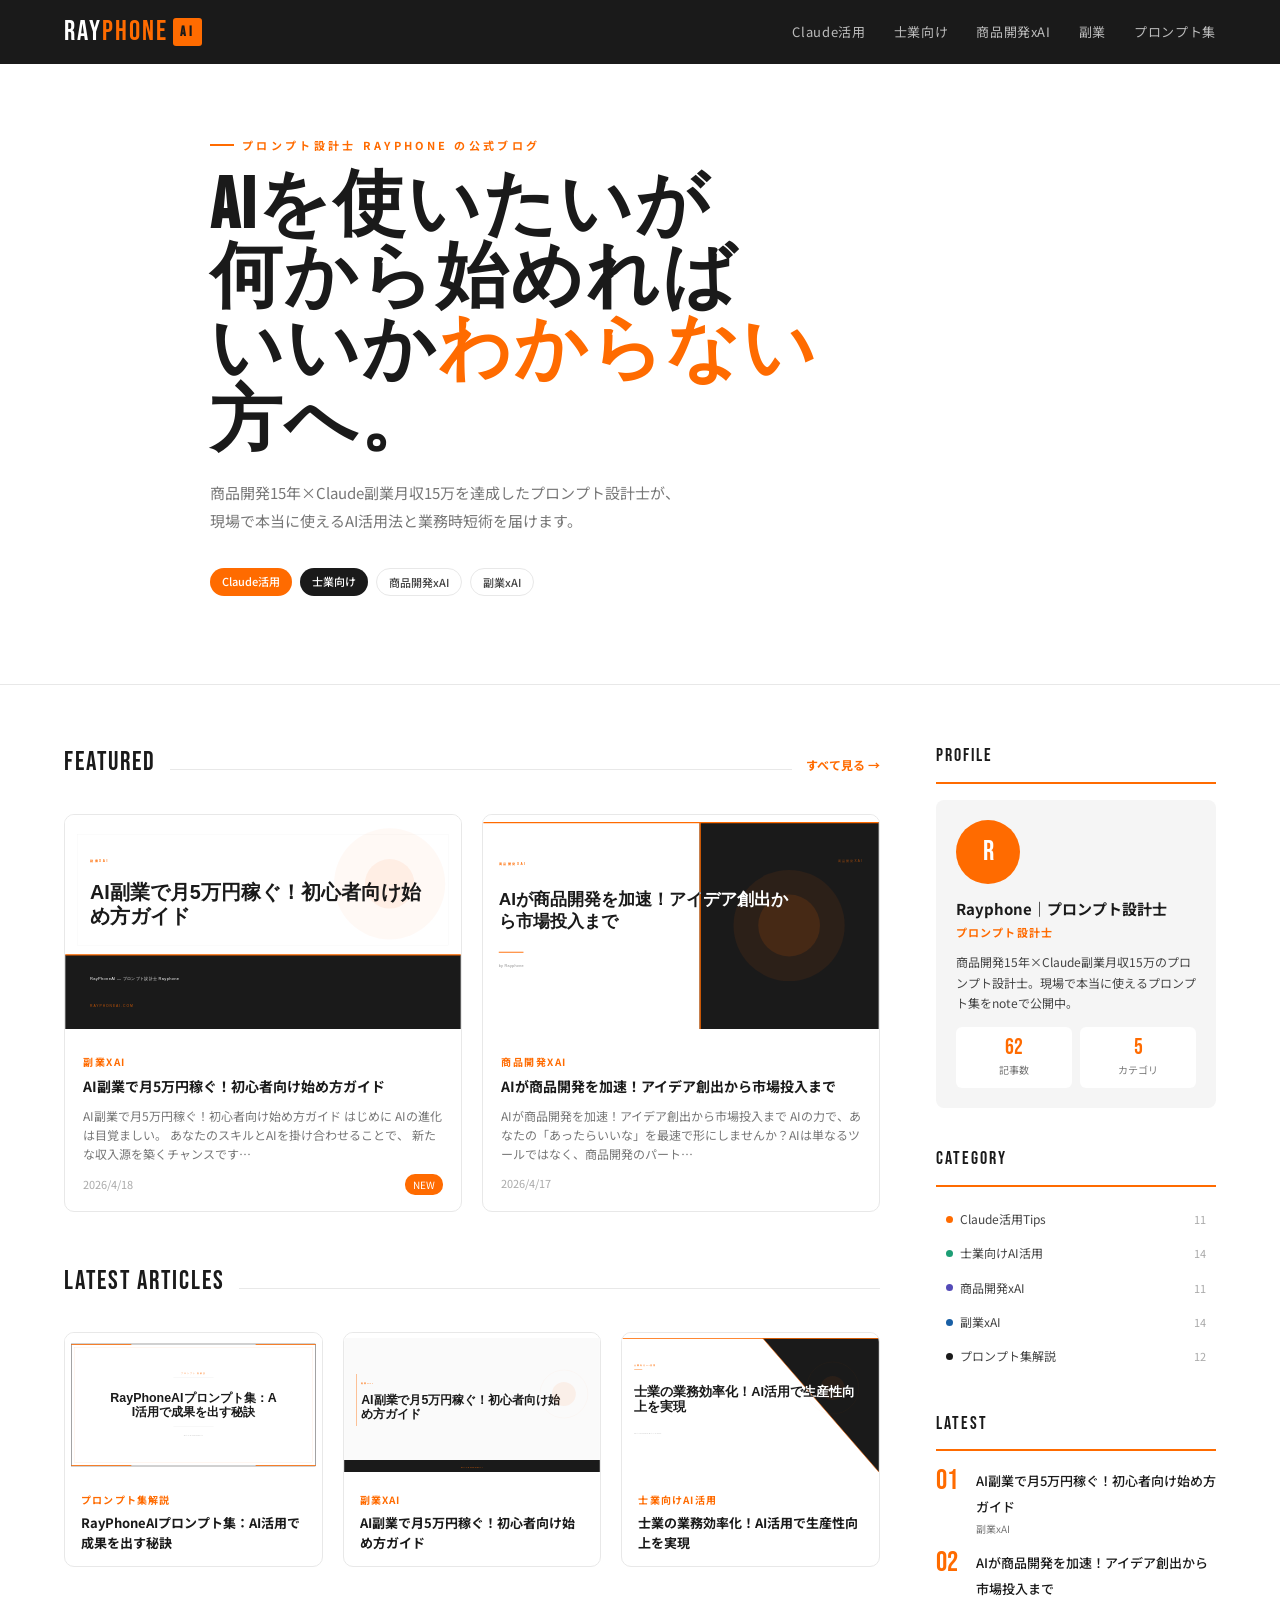
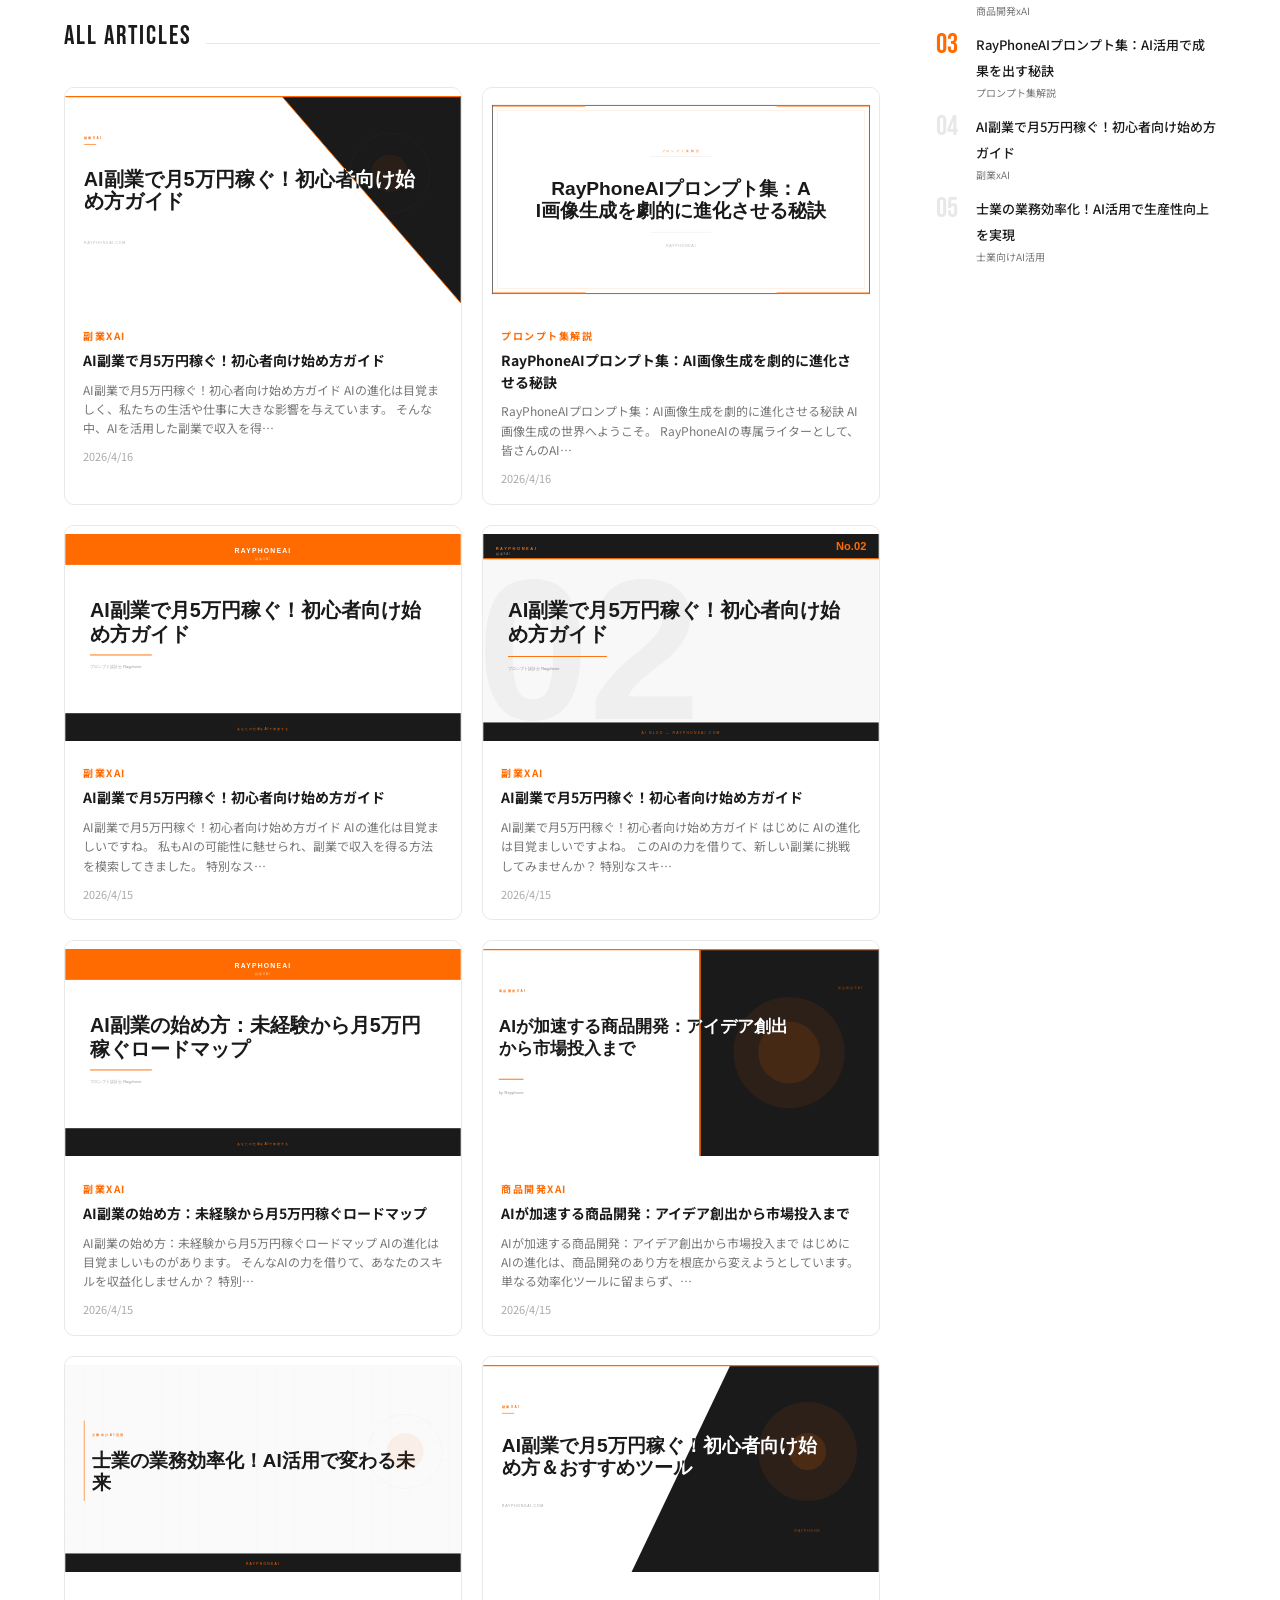
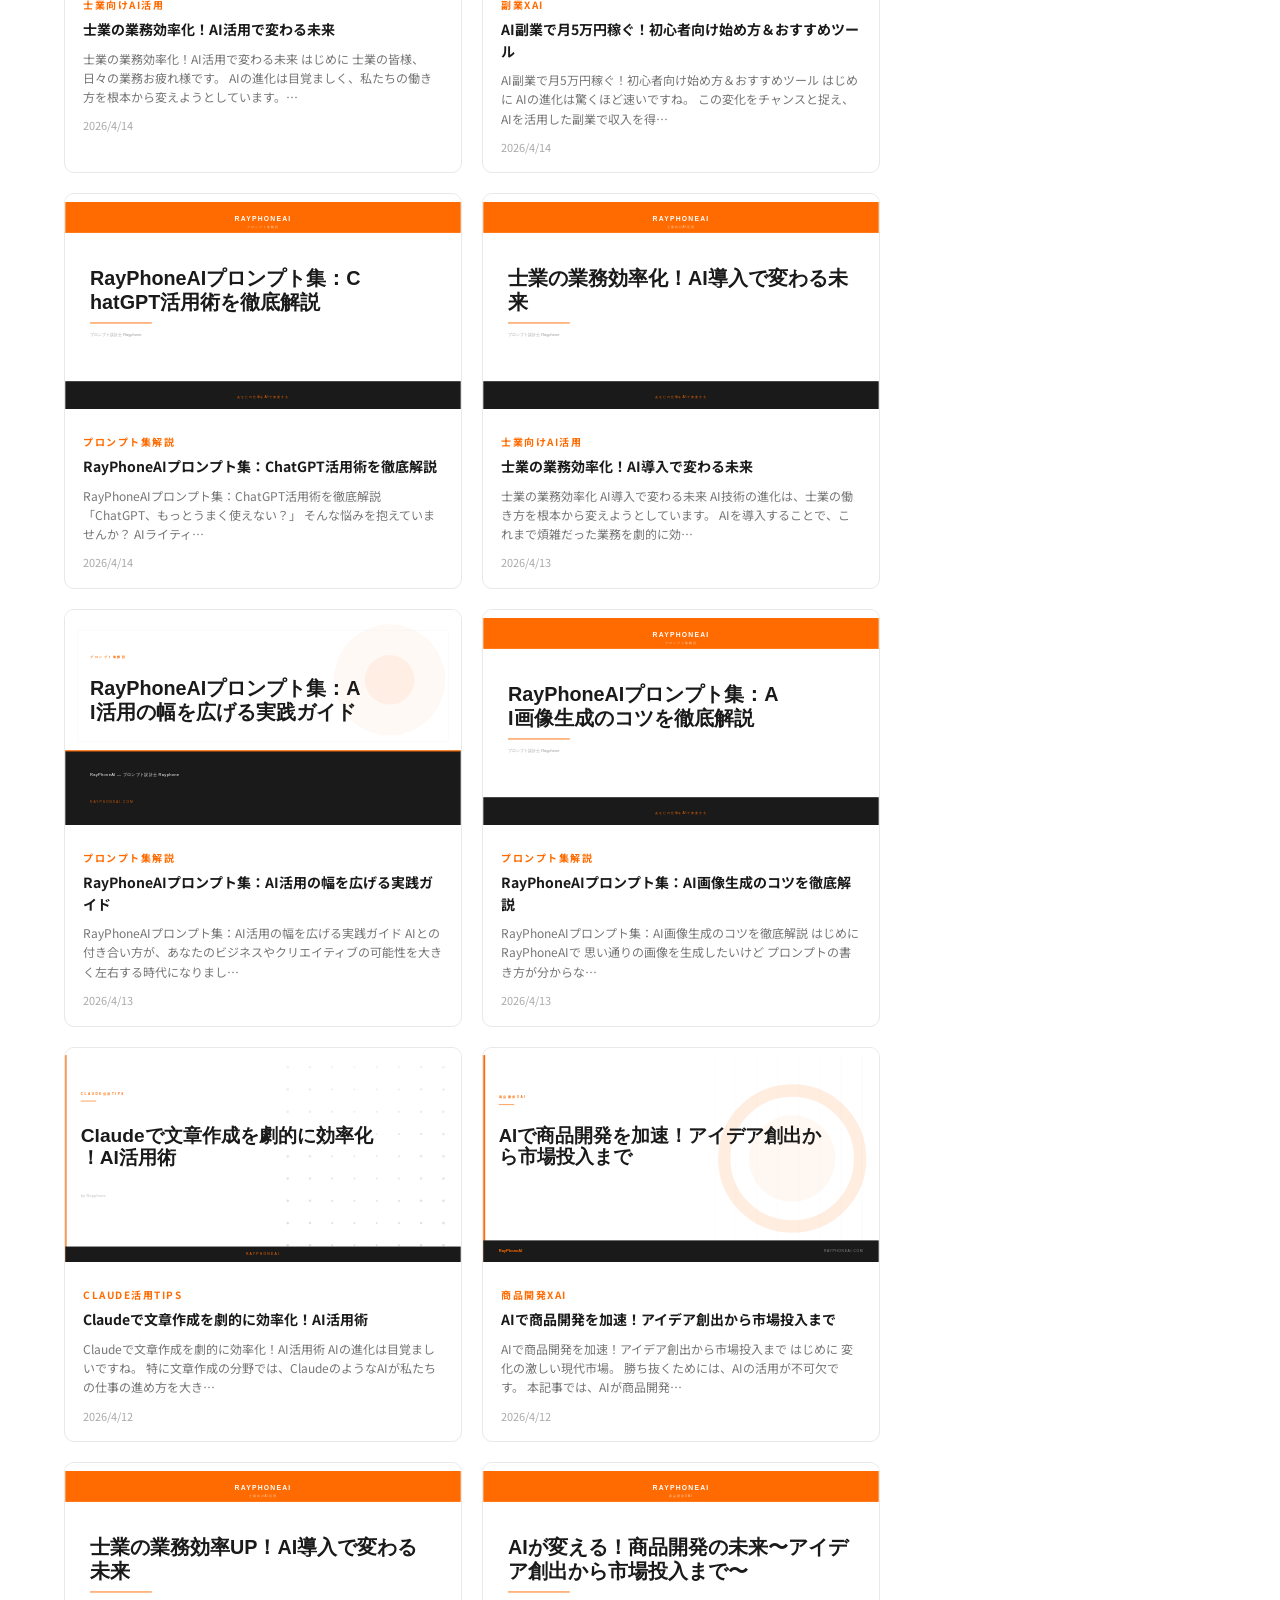
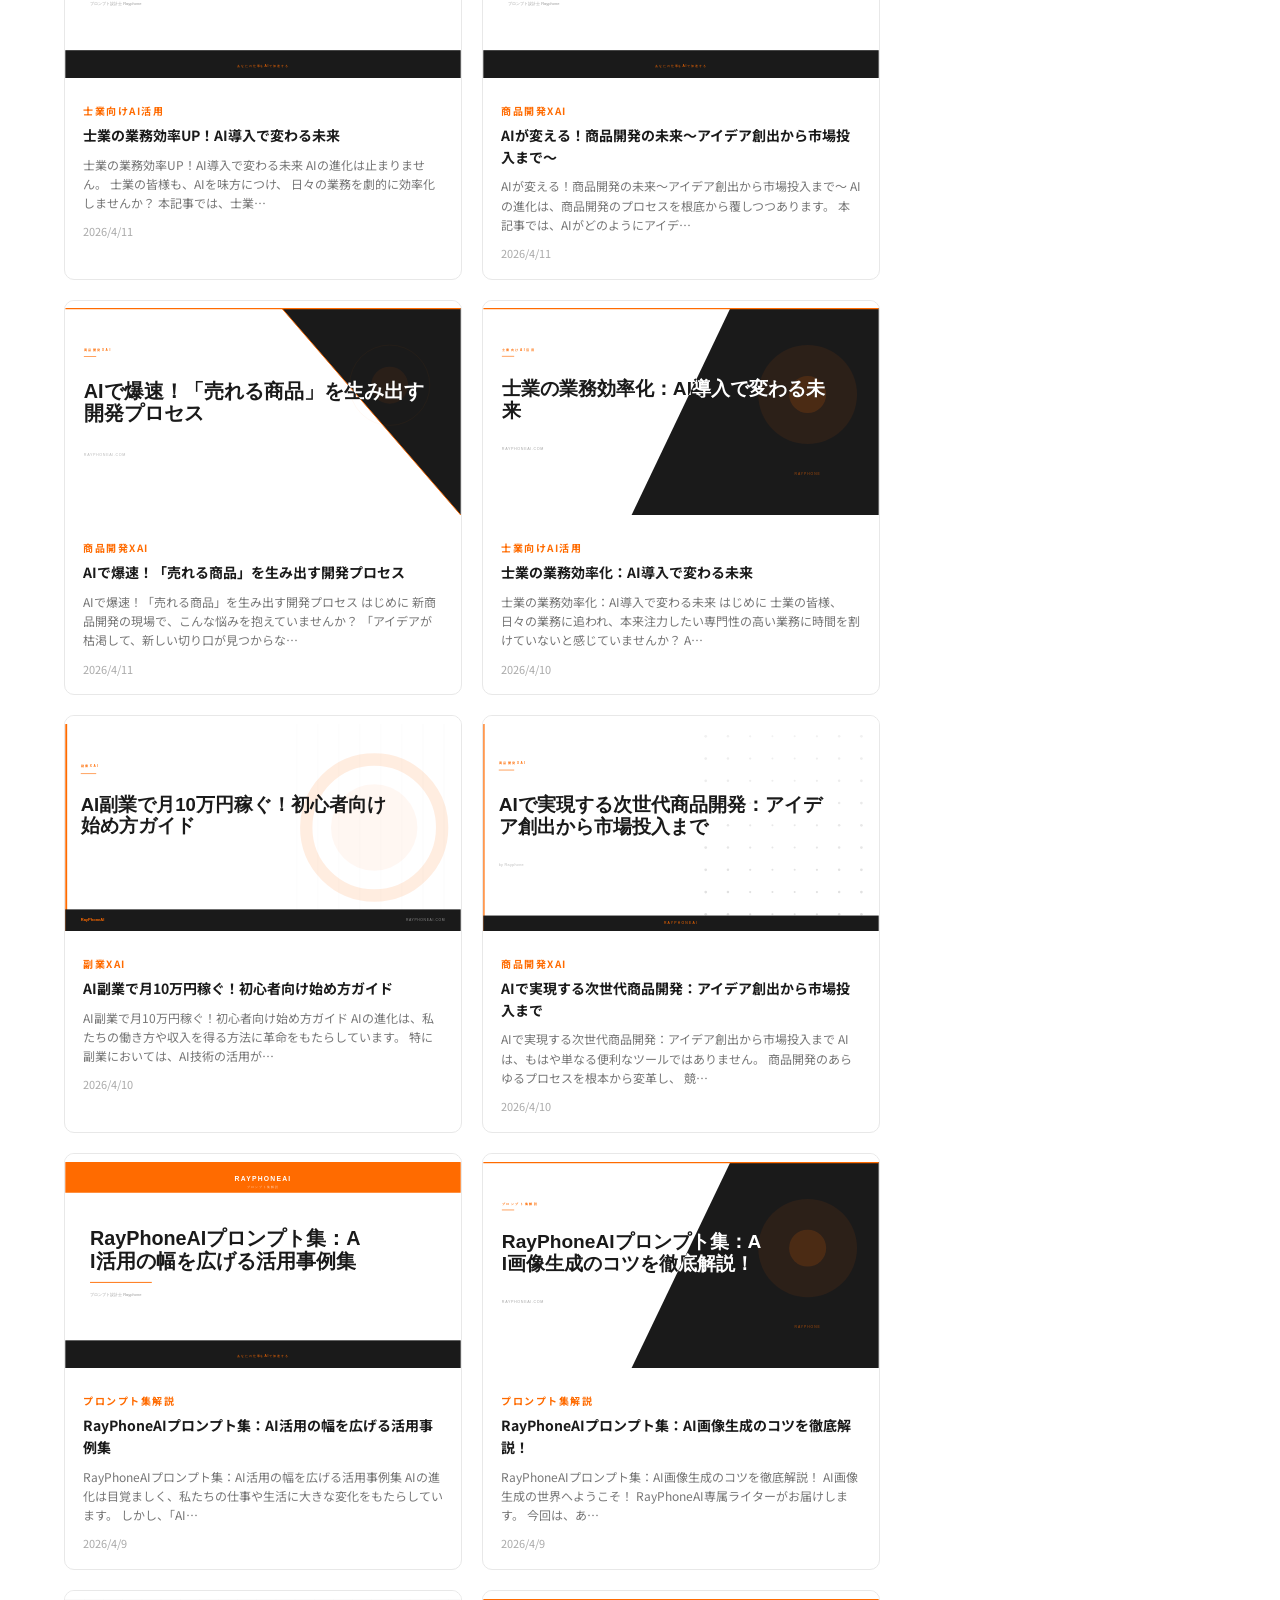
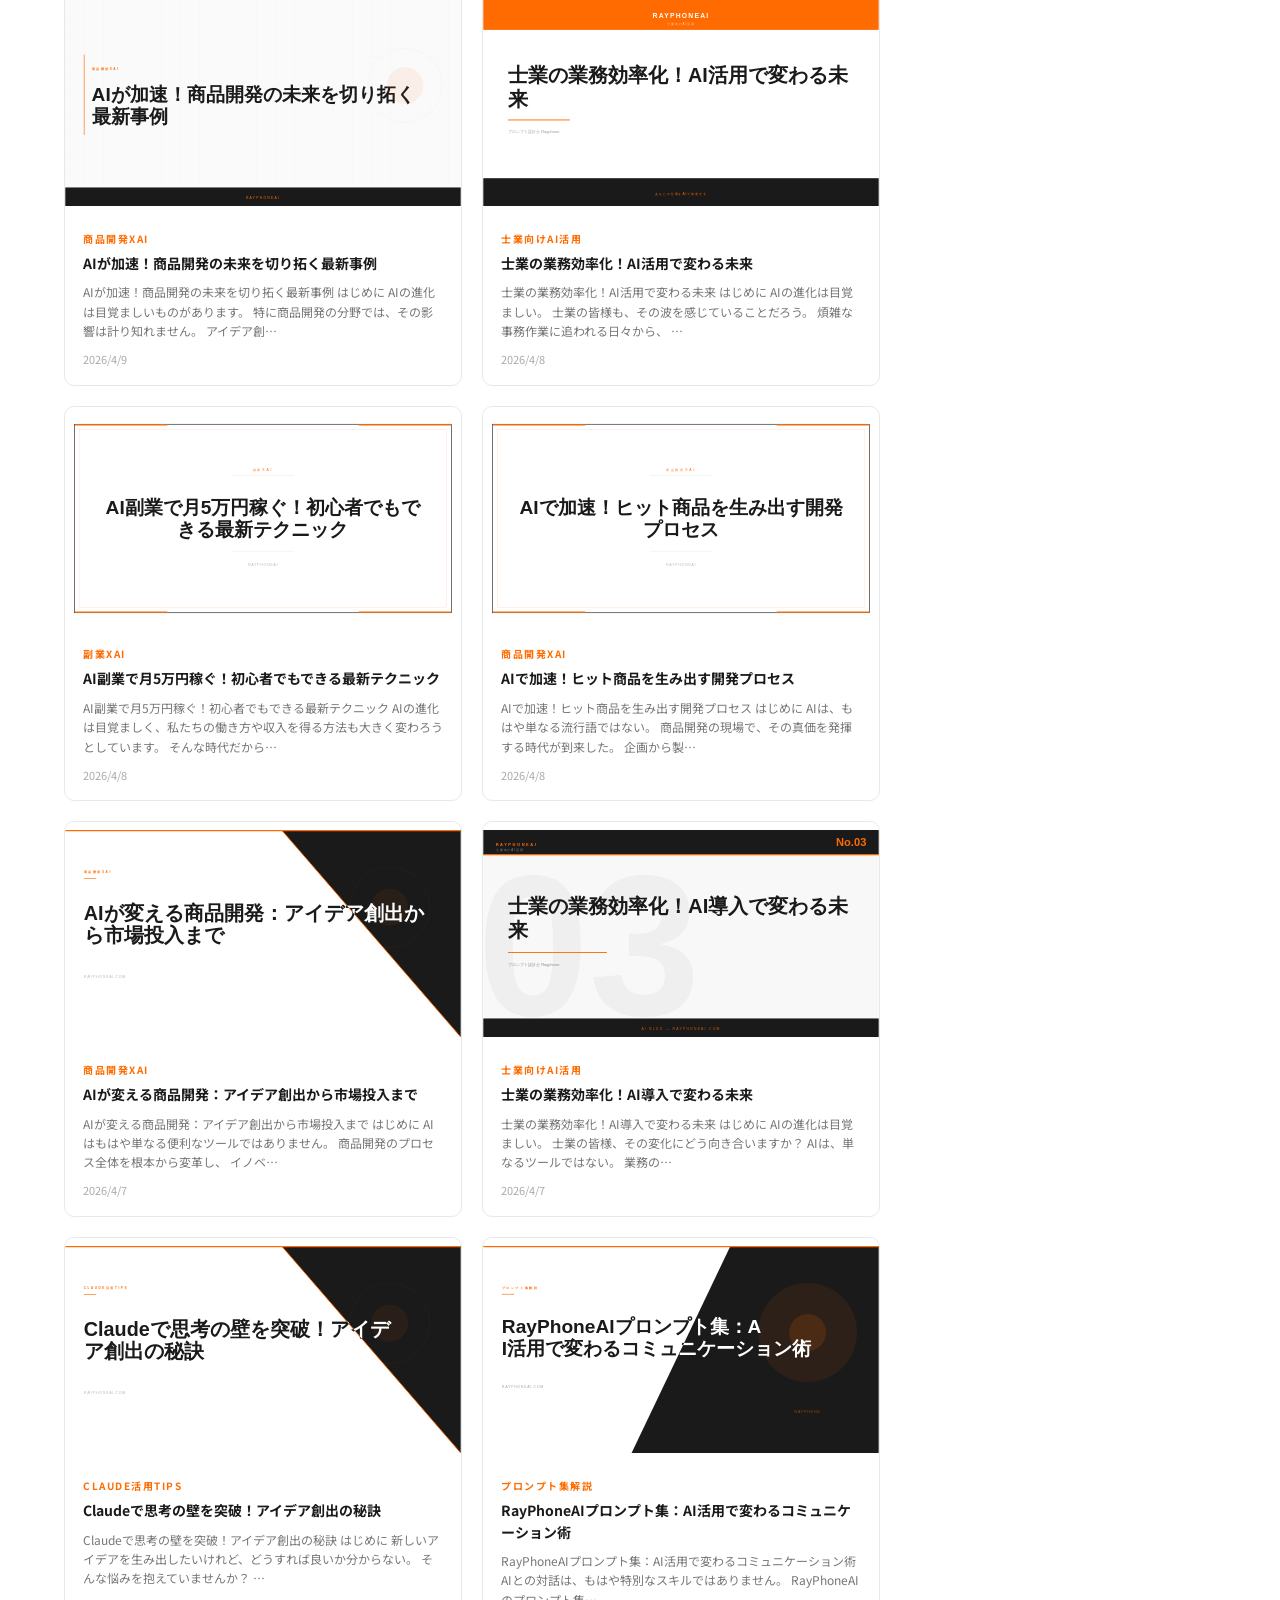
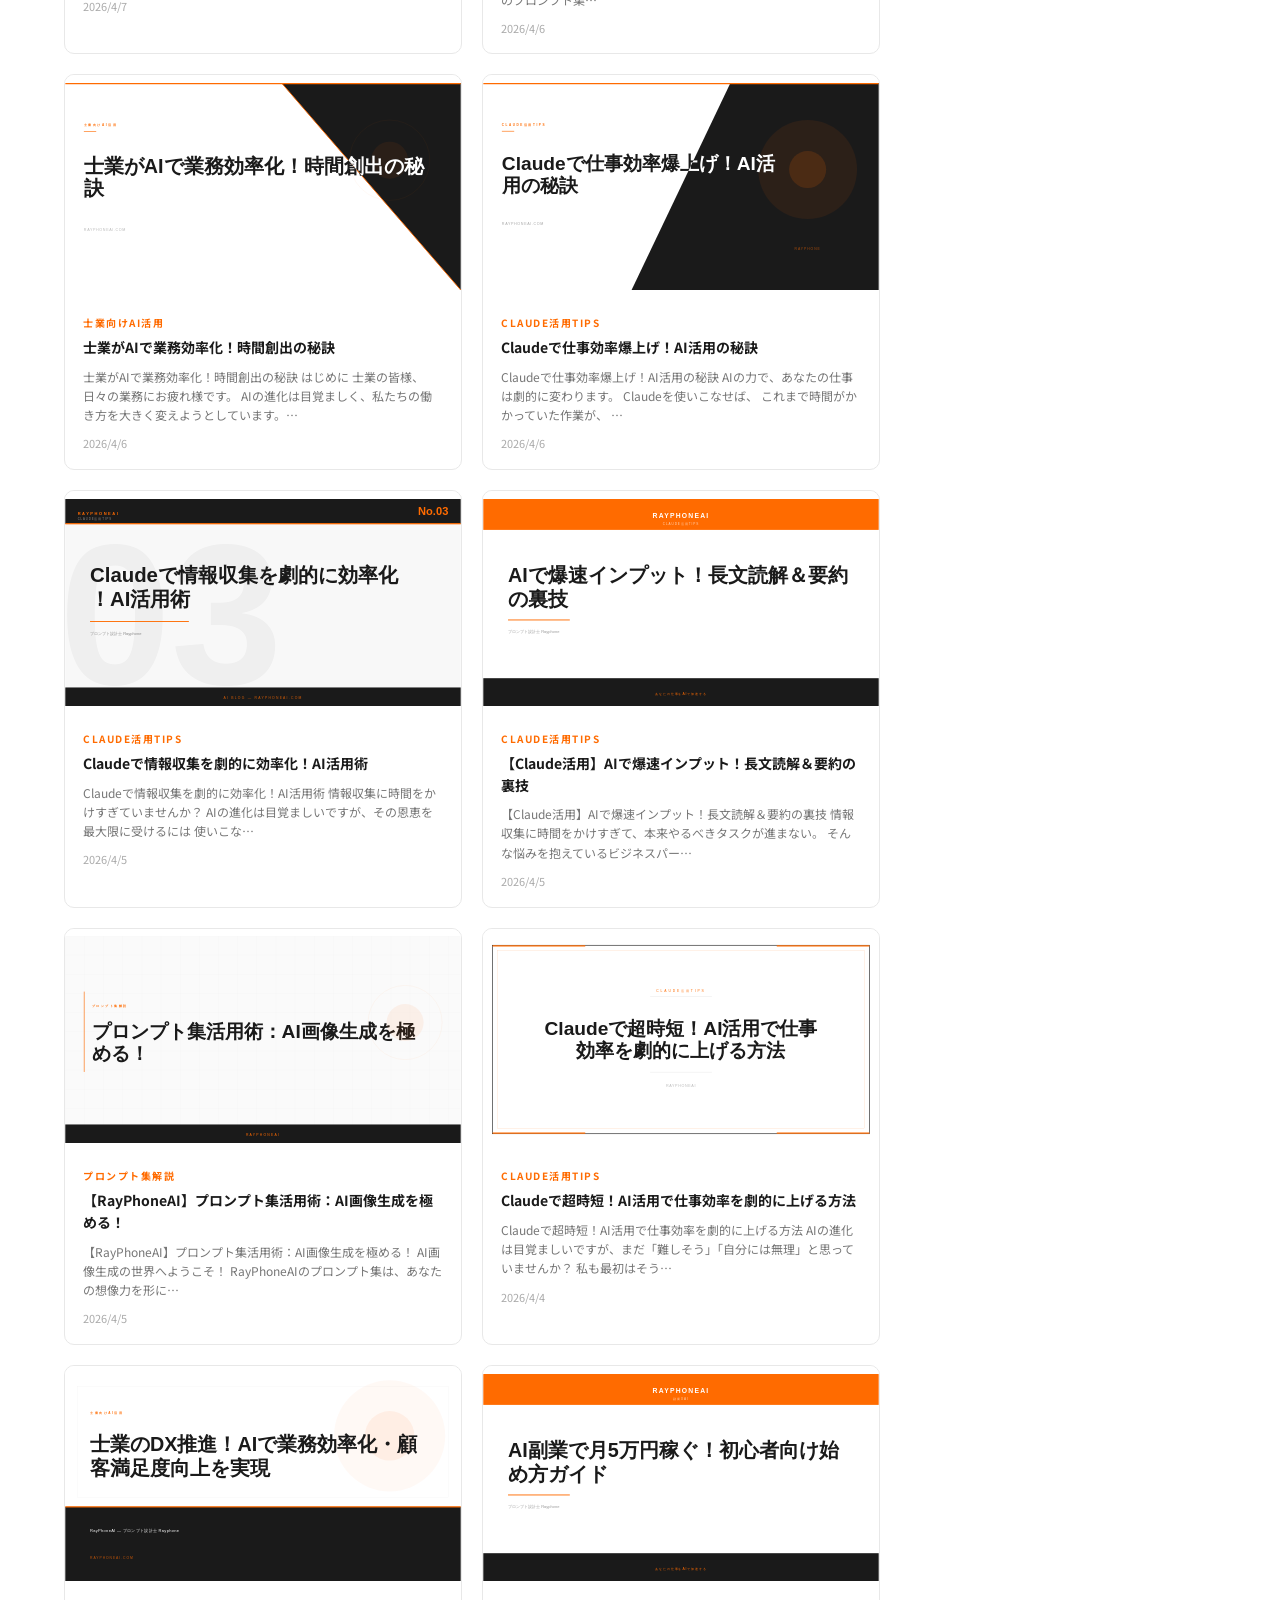
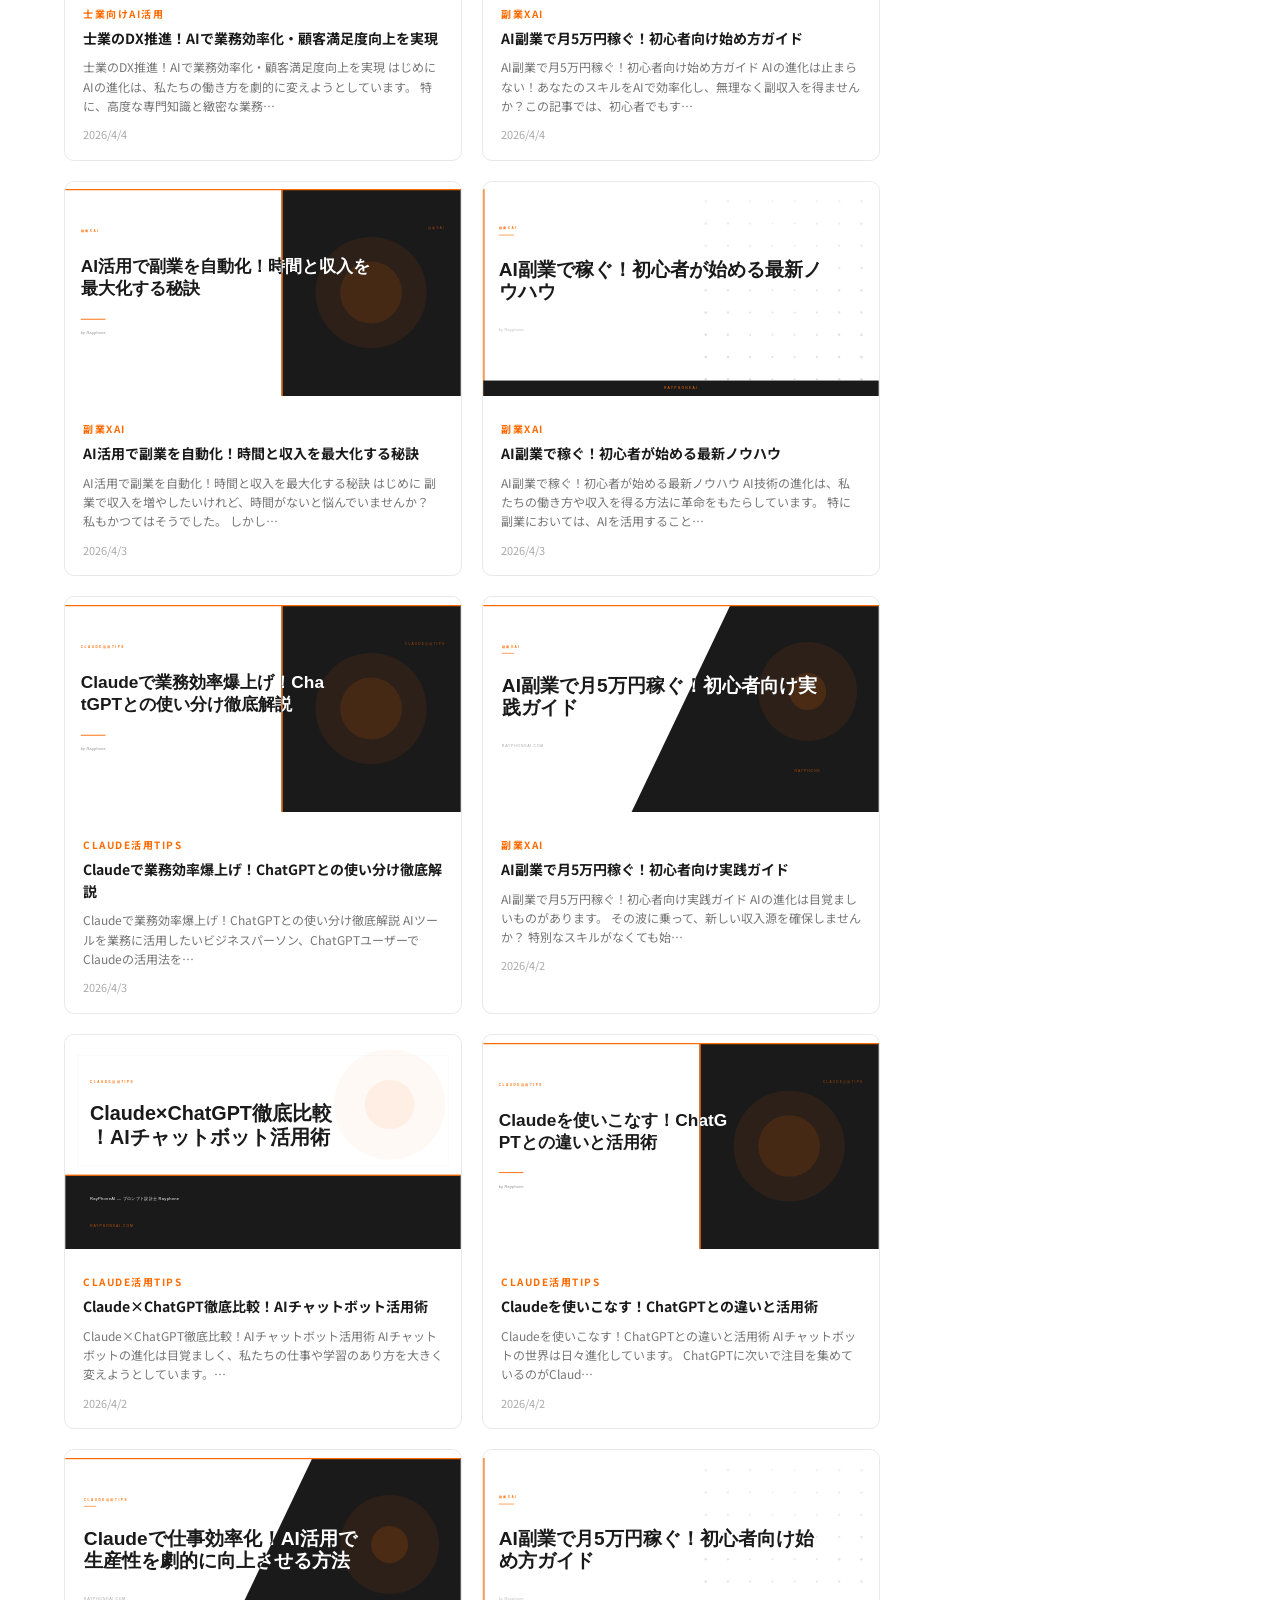
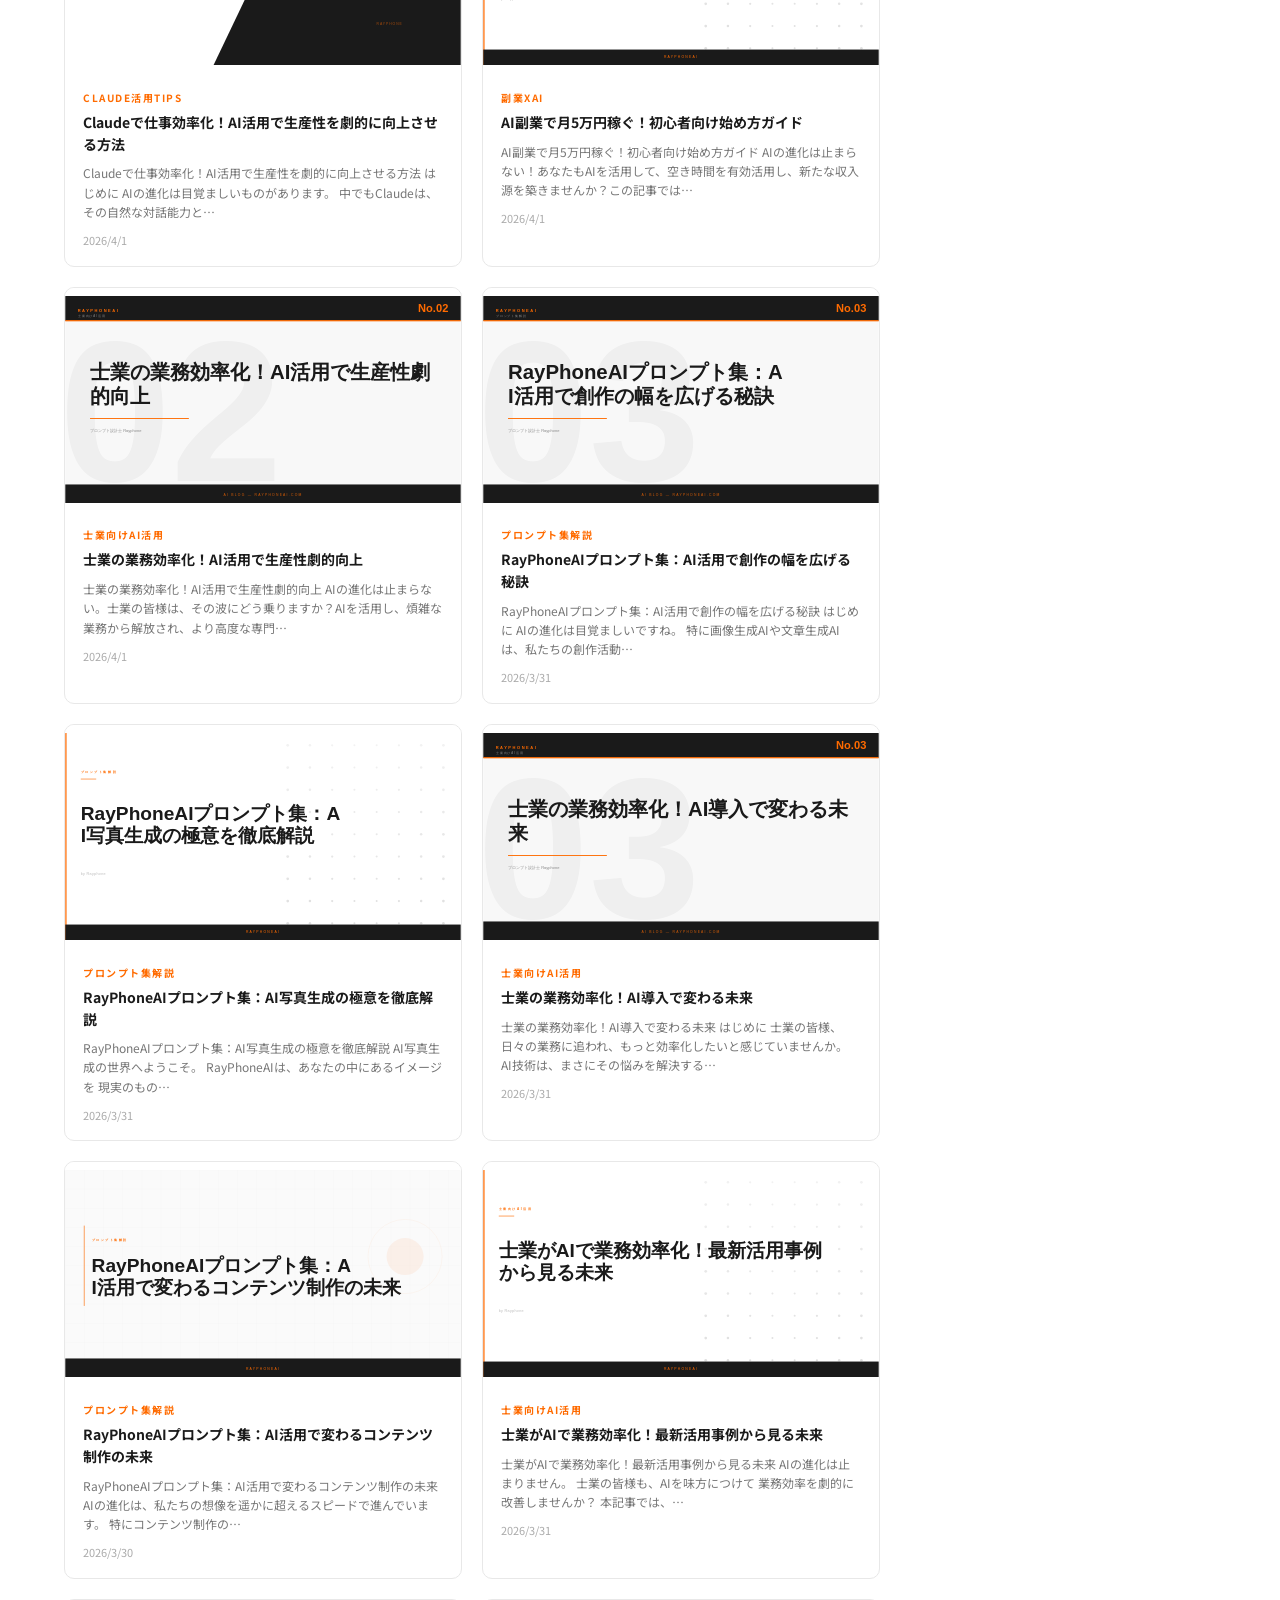
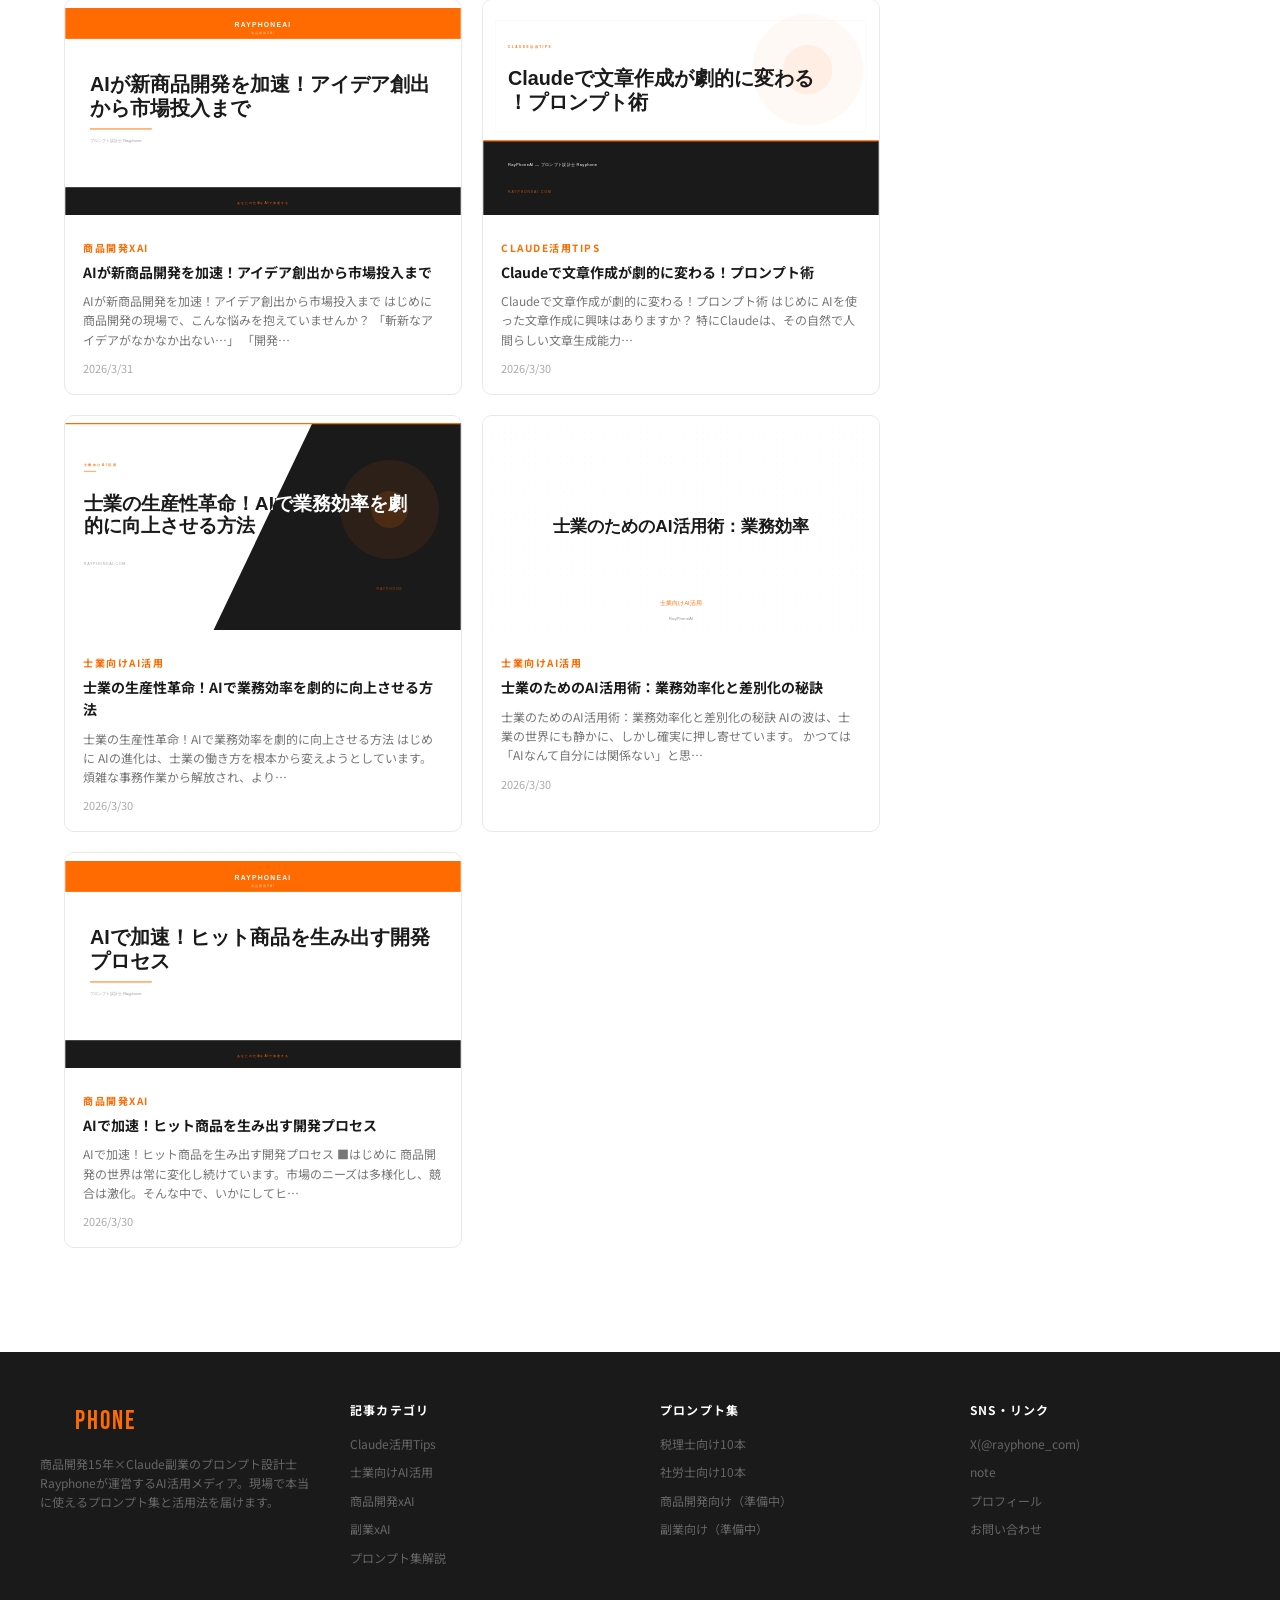
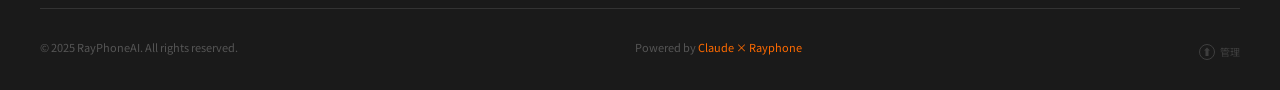
==== commit 2b7fb3f3: "Add files via upload" ====
--- a/index.html
+++ b/index.html
@@ -641,7 +641,7 @@
 var _allArts = []; // 全記事（フィルター前）
 
 // ---------- カード生成 ----------
-function makeCard(art, size) {
+function makeCard(art, size, isFirst) {
   var card = document.createElement('div');
   card.className = size === 'feat' ? 'feat-card' : 'art-card';
   card.style.cursor = 'pointer';
@@ -678,7 +678,7 @@
       + '<div class="art-card-desc">' + (art.content || '').slice(0, 80) + '…</div>'
       + '<div class="art-card-footer">'
       + '<span class="art-card-date">' + (art.date || '') + '</span>'
-      + '<span class="art-card-tag" style="background:var(--orange);color:#fff;">NEW</span>'
+      + (isFirst ? '<span class="art-card-tag" style="background:var(--orange);color:#fff;">NEW</span>' : '')
       + '</div></div>';
   }
   card.onclick = (function(a) { return function() { openArt(a); }; })(art);
@@ -696,14 +696,14 @@
     if (!_arts.length) {
       fg.innerHTML = '<div style="grid-column:1/-1;text-align:center;padding:60px;color:#aaa;">記事がまだありません</div>';
     } else {
-      _arts.slice(0, 2).forEach(function(a) { fg.appendChild(makeCard(a, 'normal')); });
+      _arts.slice(0, 2).forEach(function(a, i) { fg.appendChild(makeCard(a, 'normal', i === 0)); });
     }
   }
 
   var lr = document.getElementById('latest-row');
   if (lr) {
     lr.innerHTML = '';
-    _arts.slice(2, 5).forEach(function(a) { lr.appendChild(makeCard(a, 'feat')); });
+    _arts.slice(2, 5).forEach(function(a) { lr.appendChild(makeCard(a, 'feat', false)); });
   }
 
   var mg = document.getElementById('more-grid');
@@ -712,7 +712,7 @@
     mg.innerHTML = '';
     if (_arts.length > 5) {
       if (ms) ms.style.display = 'flex';
-      _arts.slice(5).forEach(function(a) { mg.appendChild(makeCard(a, 'normal')); });
+      _arts.slice(5).forEach(function(a) { mg.appendChild(makeCard(a, 'normal', false)); });
     } else {
       if (ms) ms.style.display = 'none';
     }
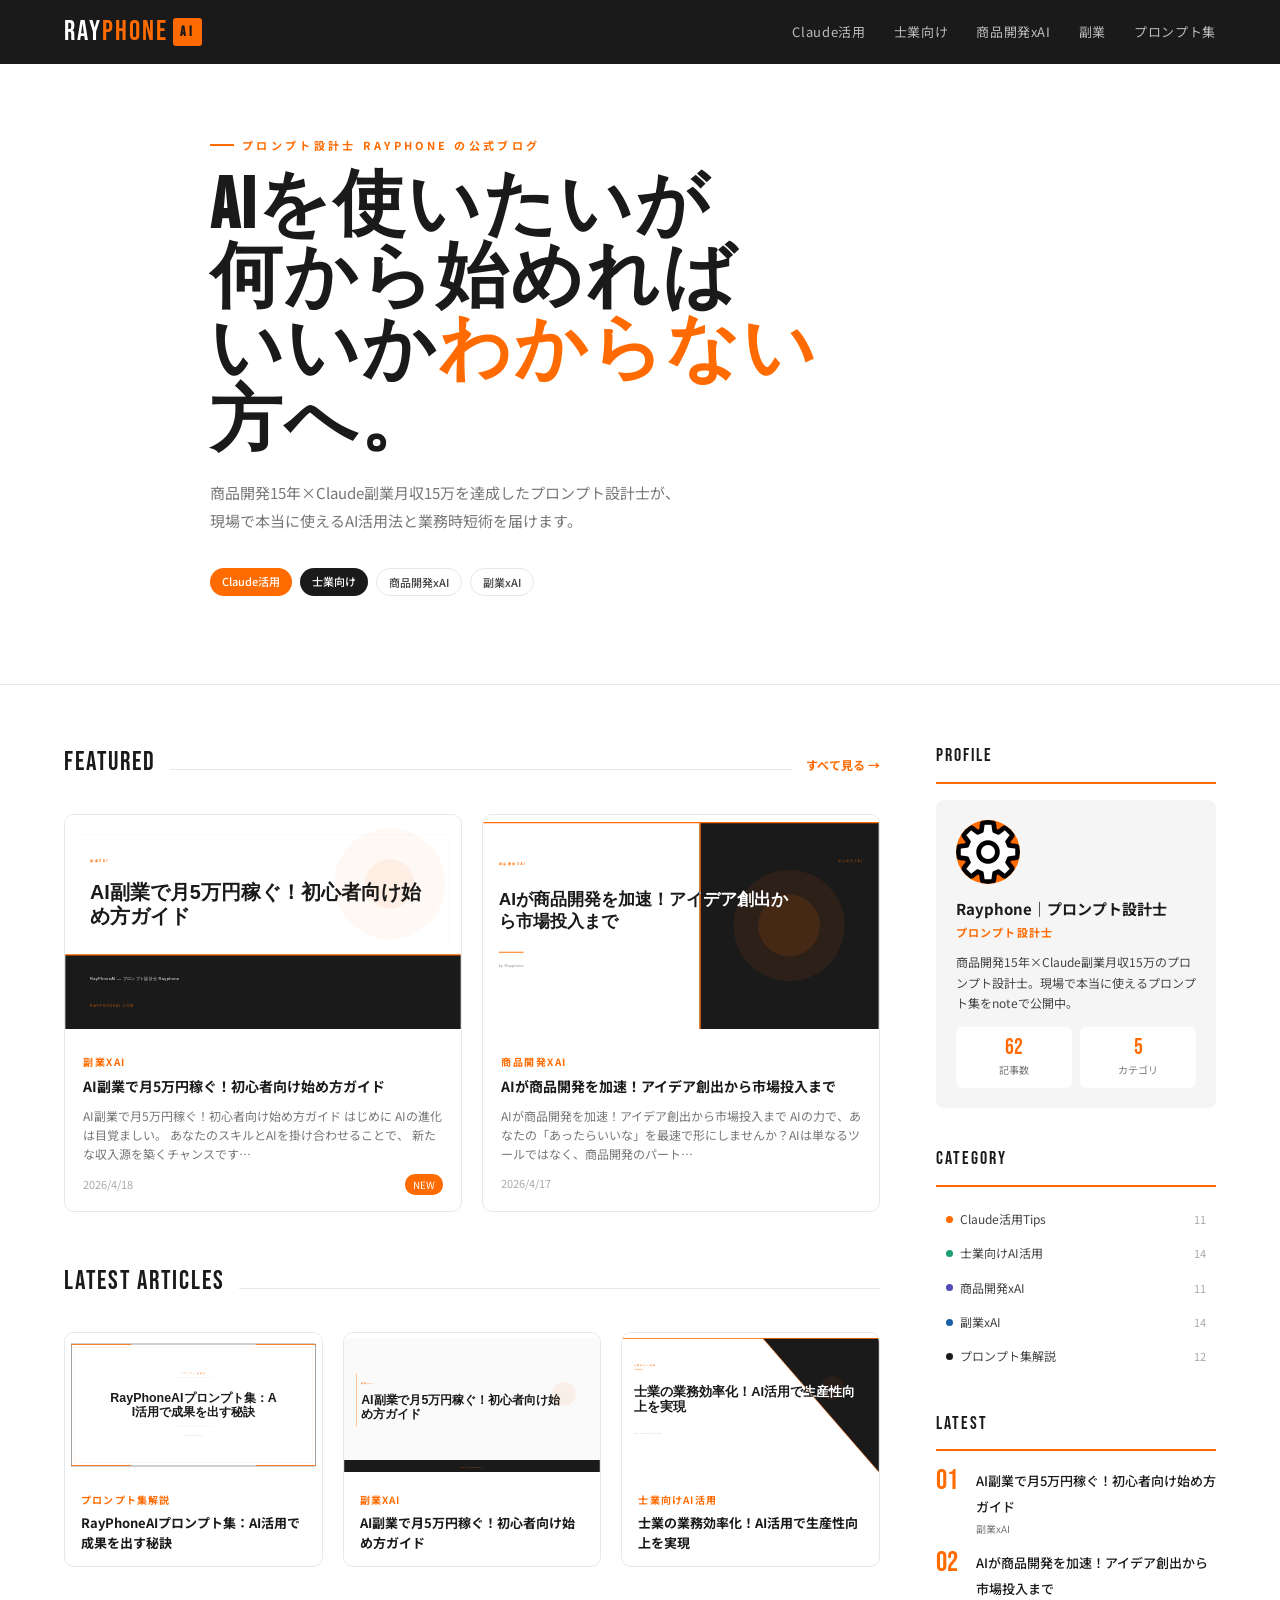
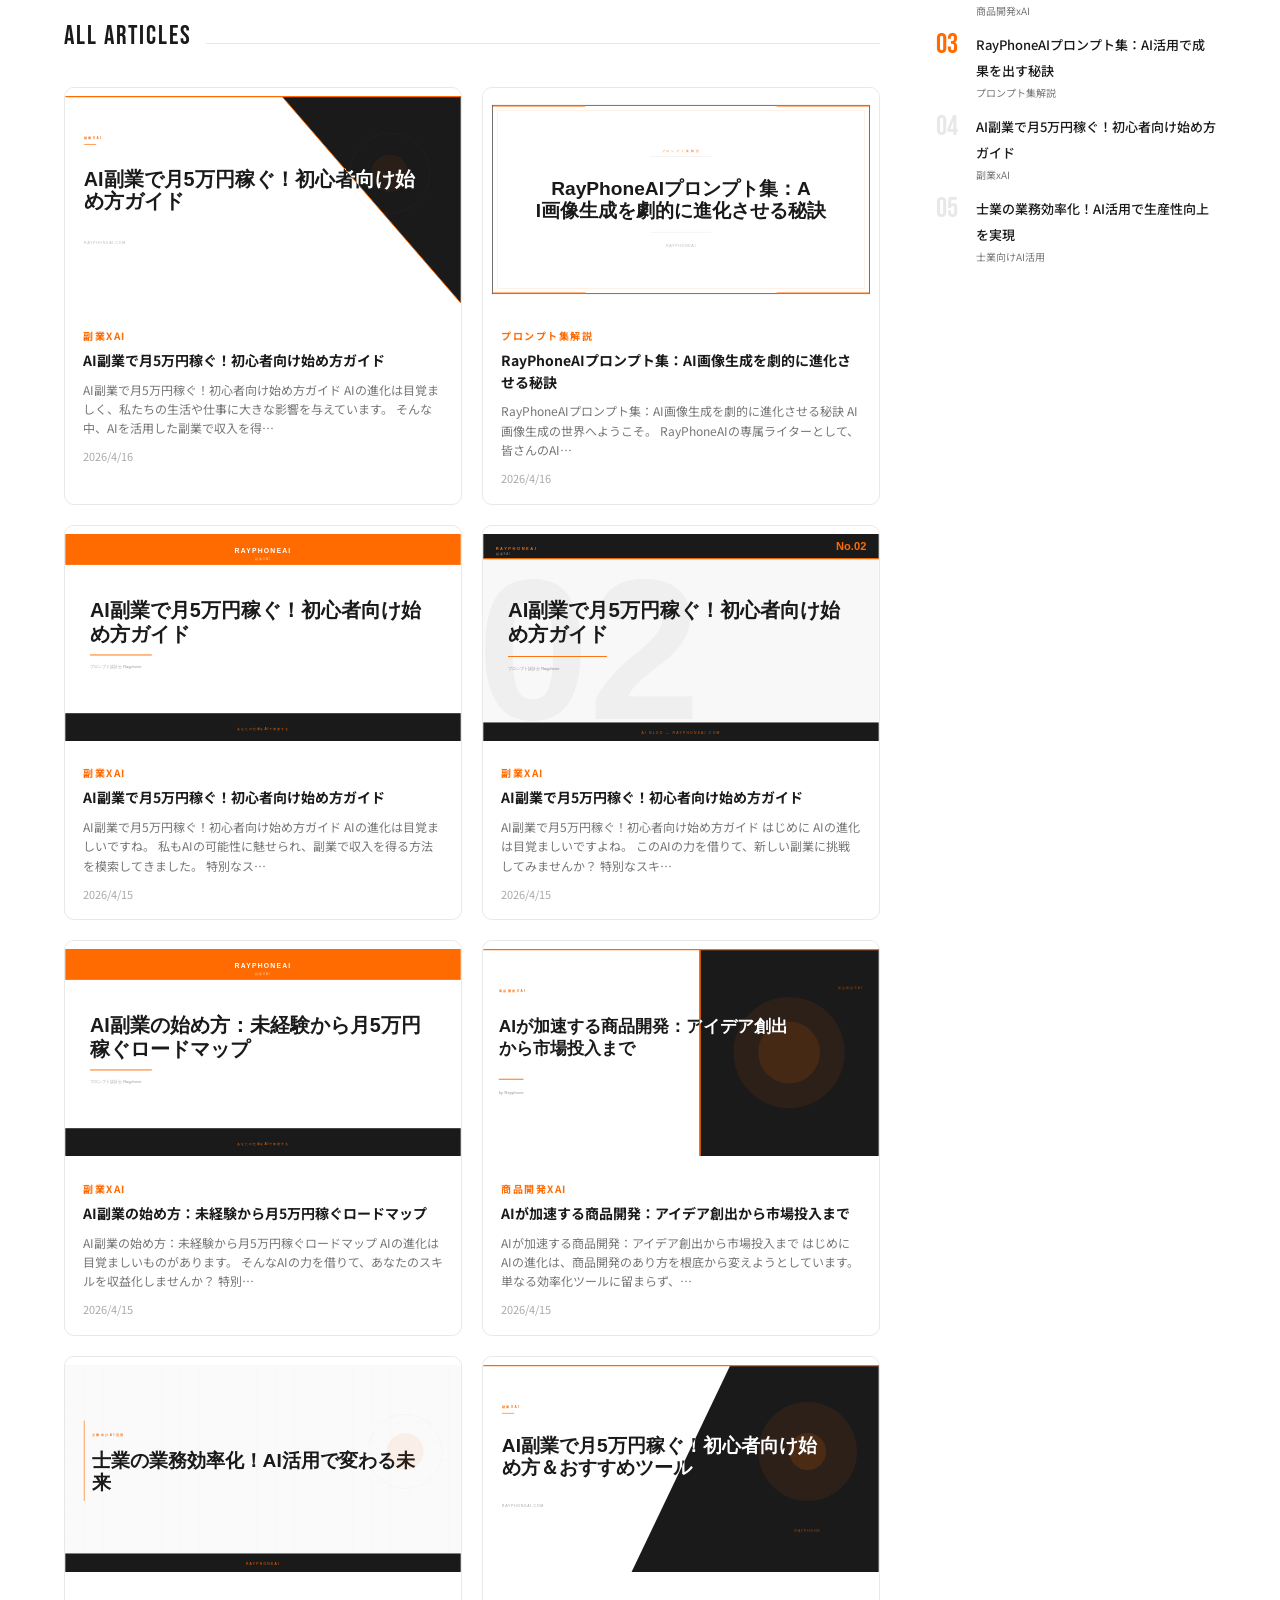
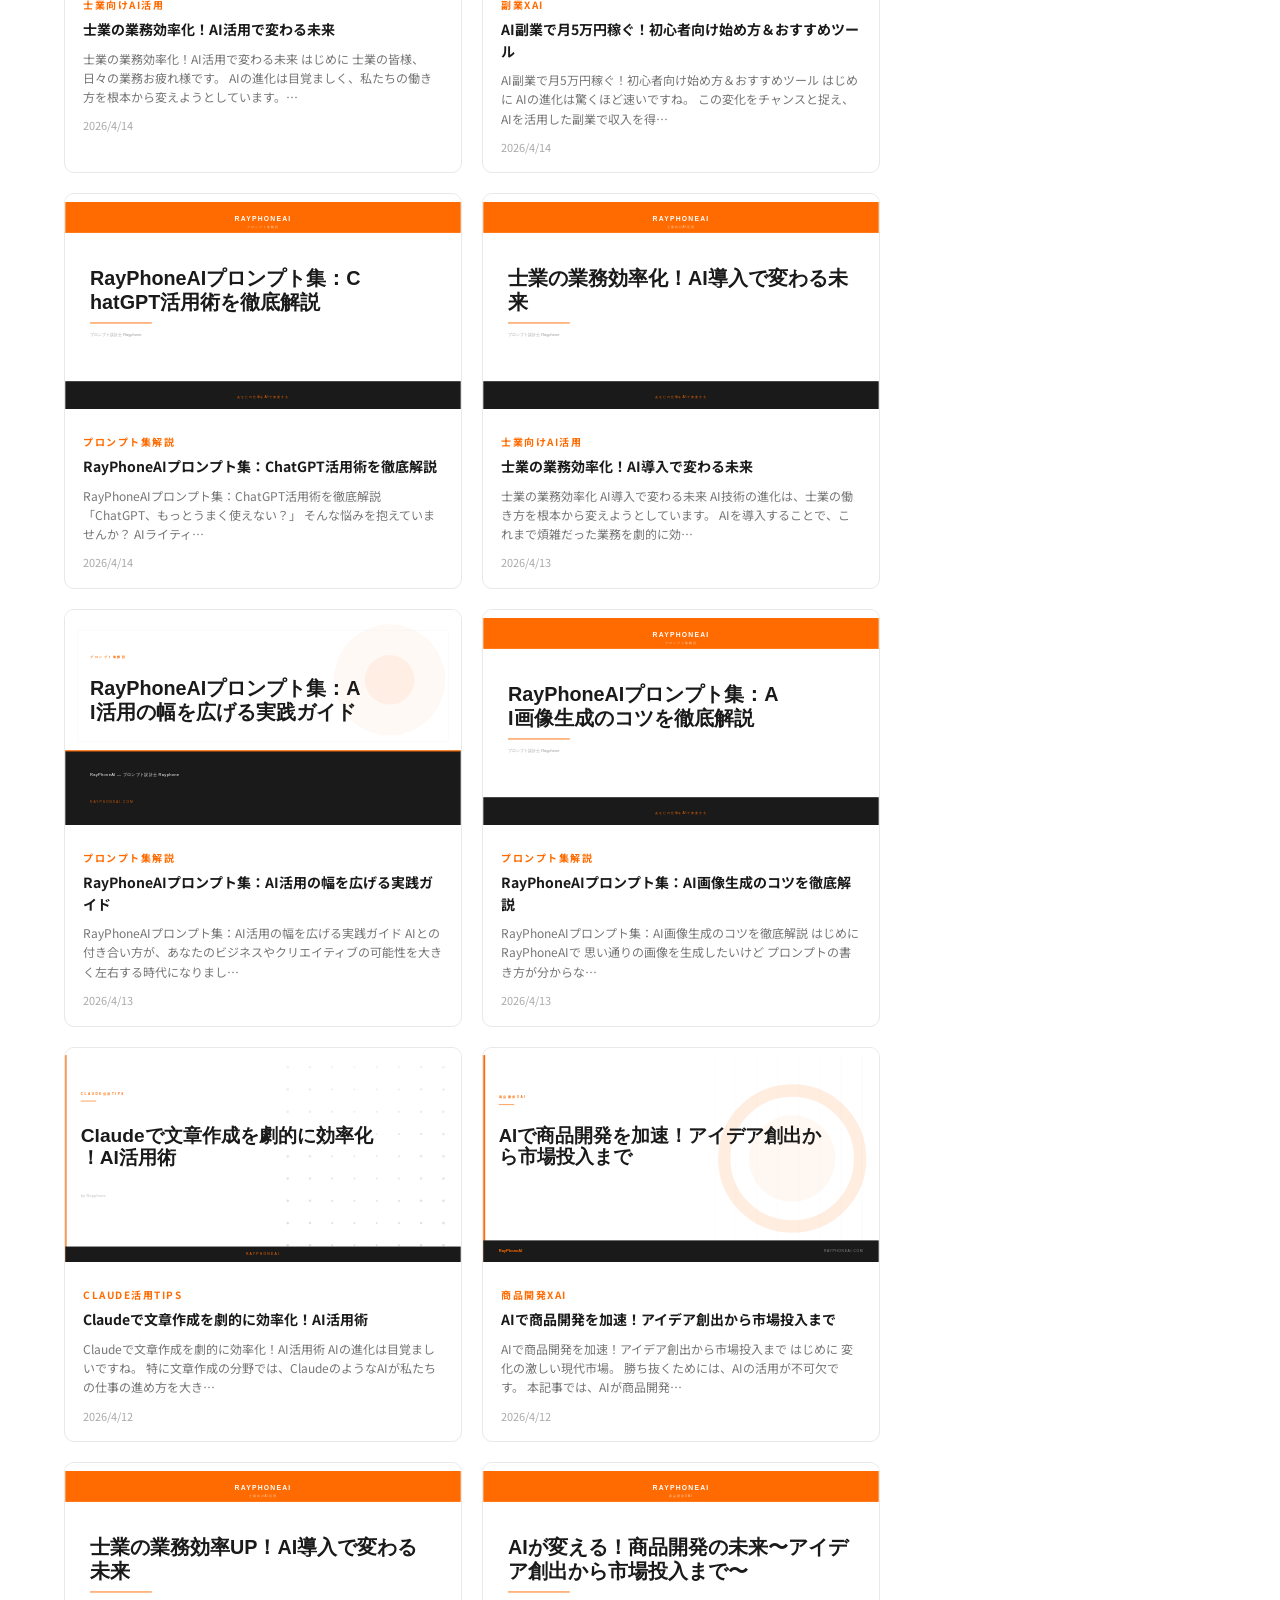
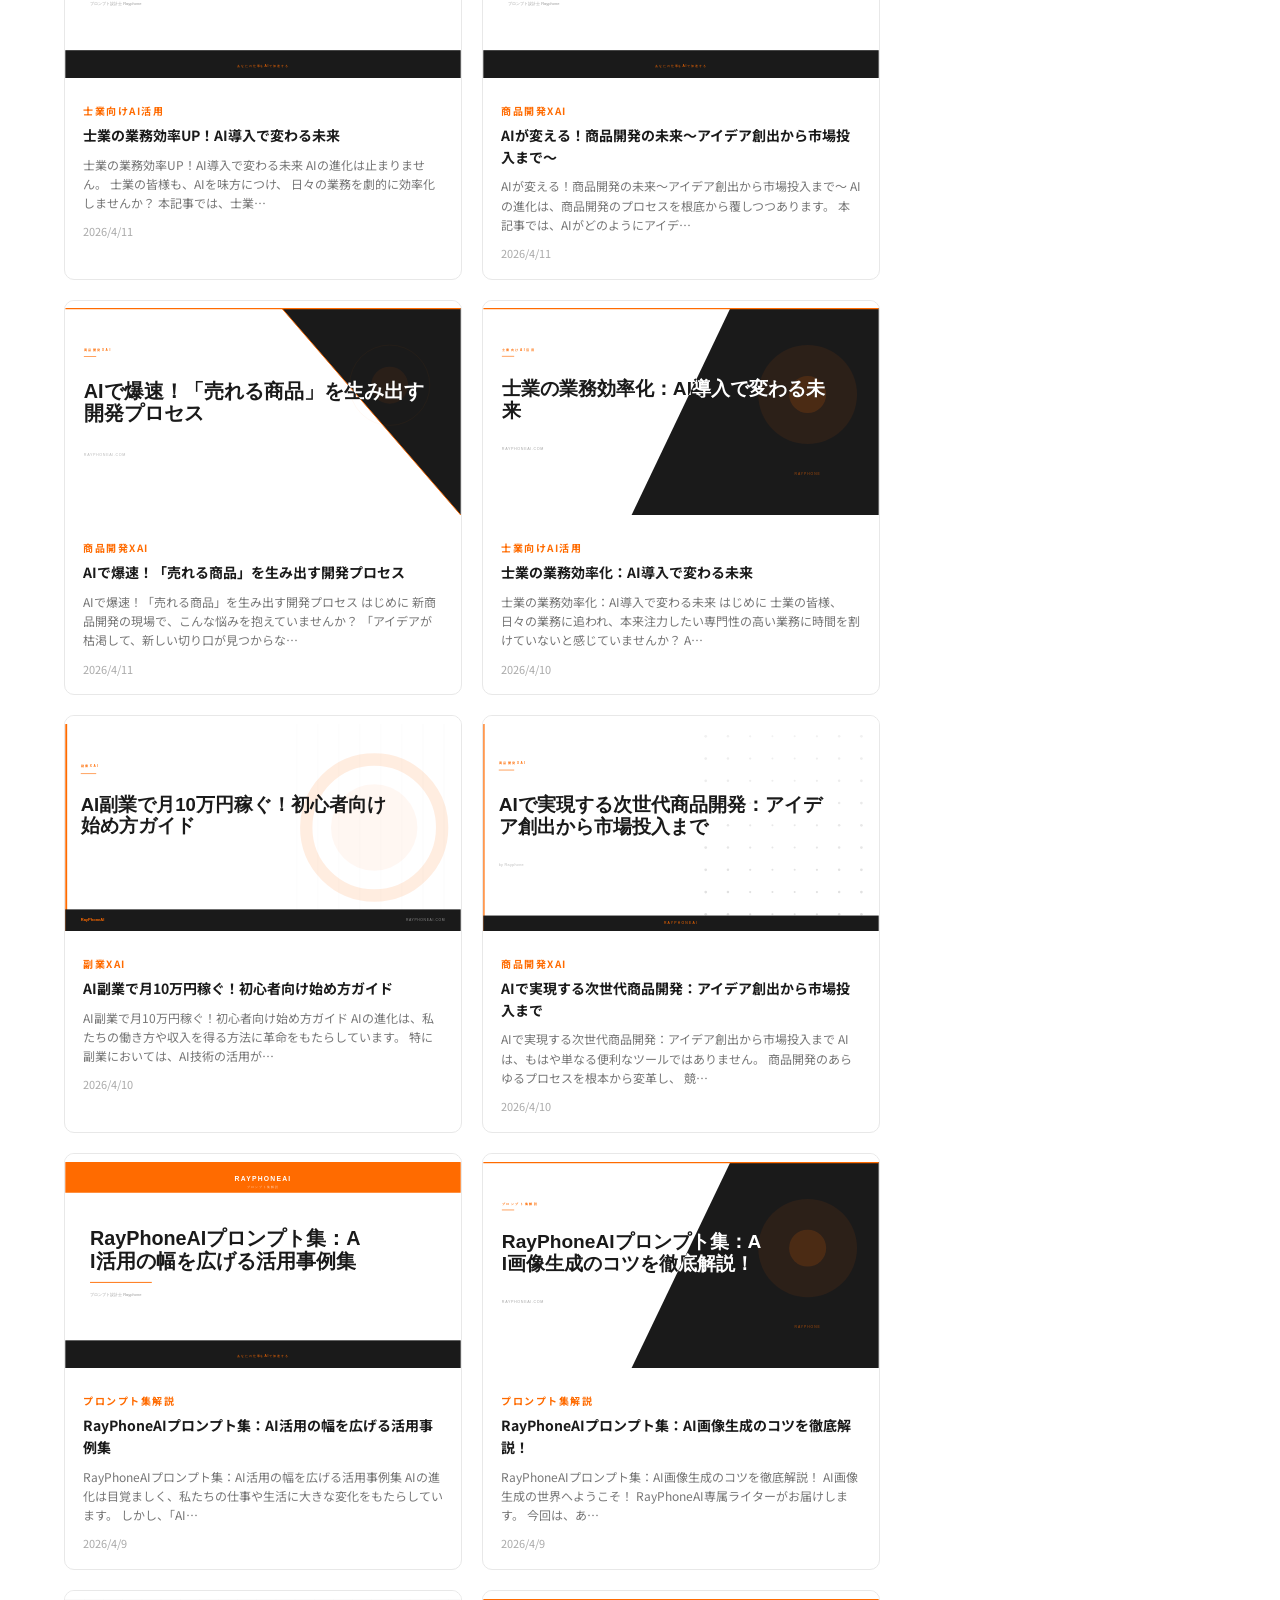
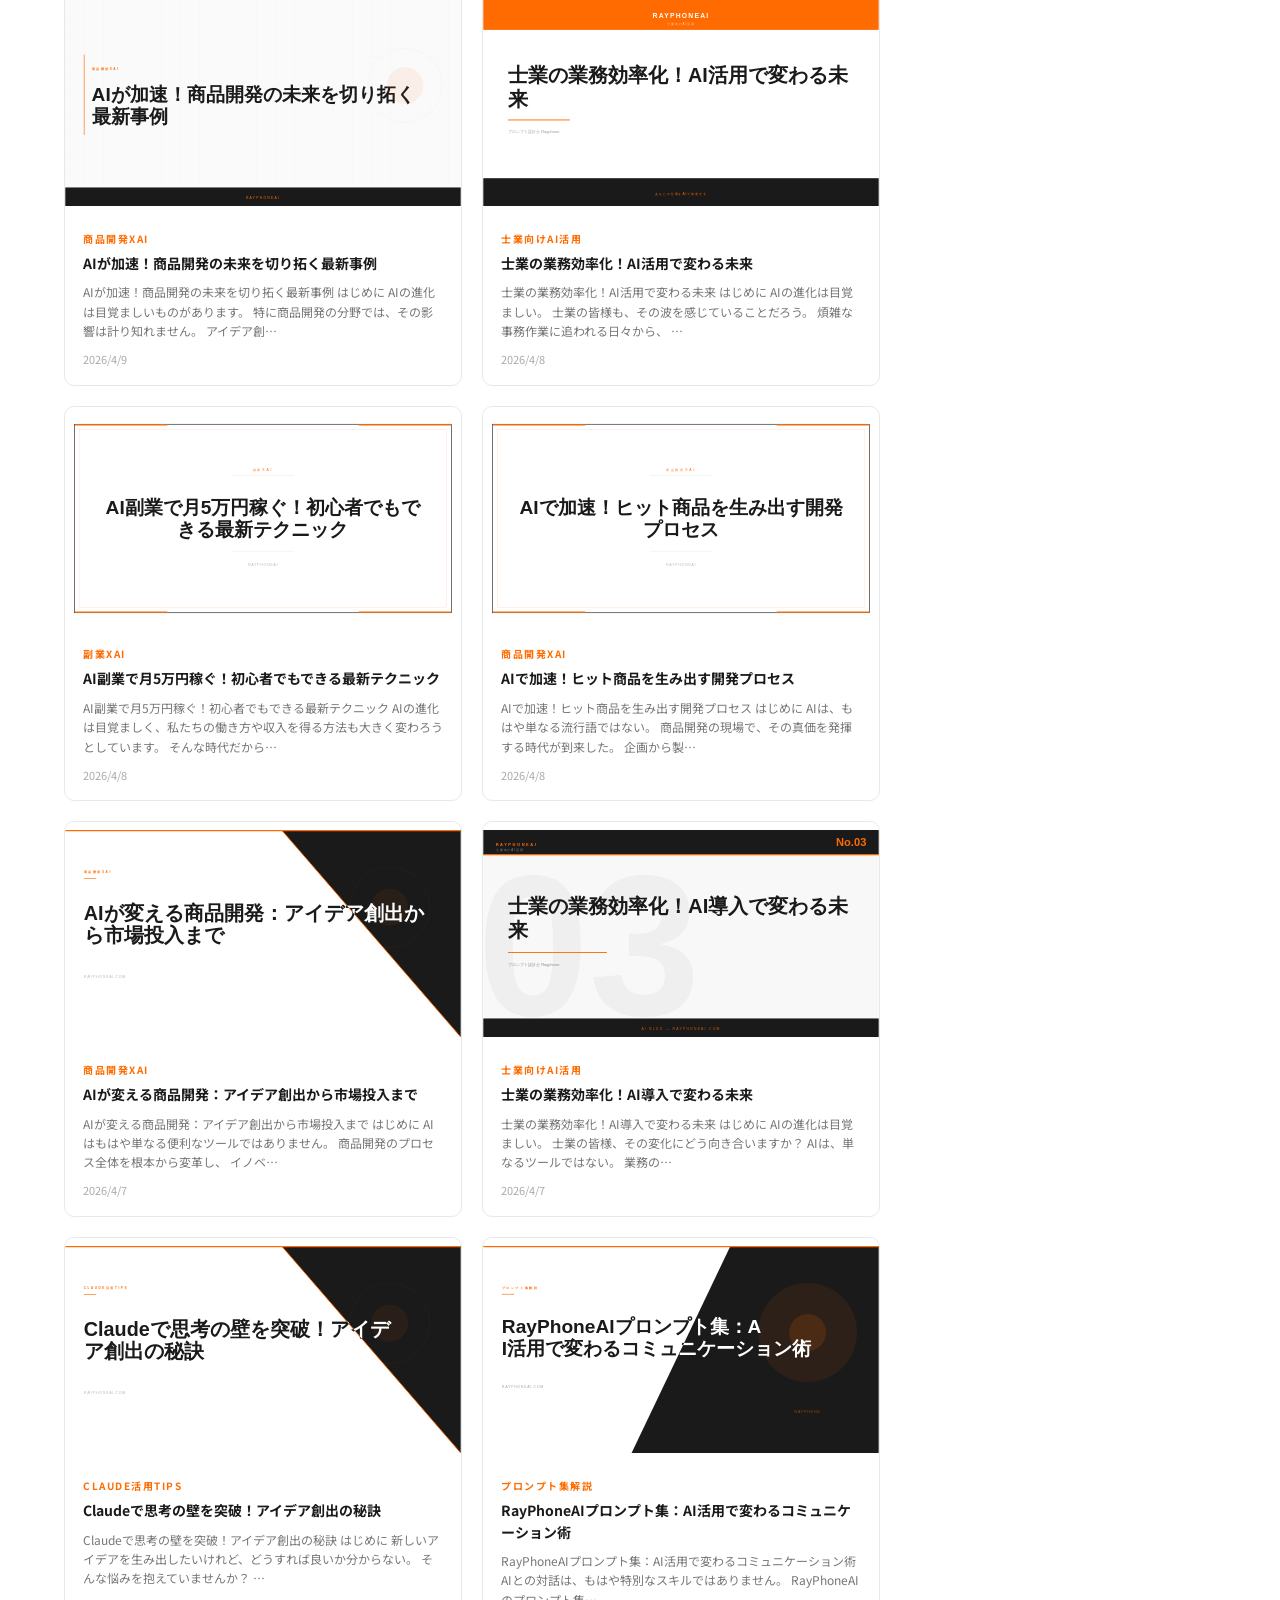
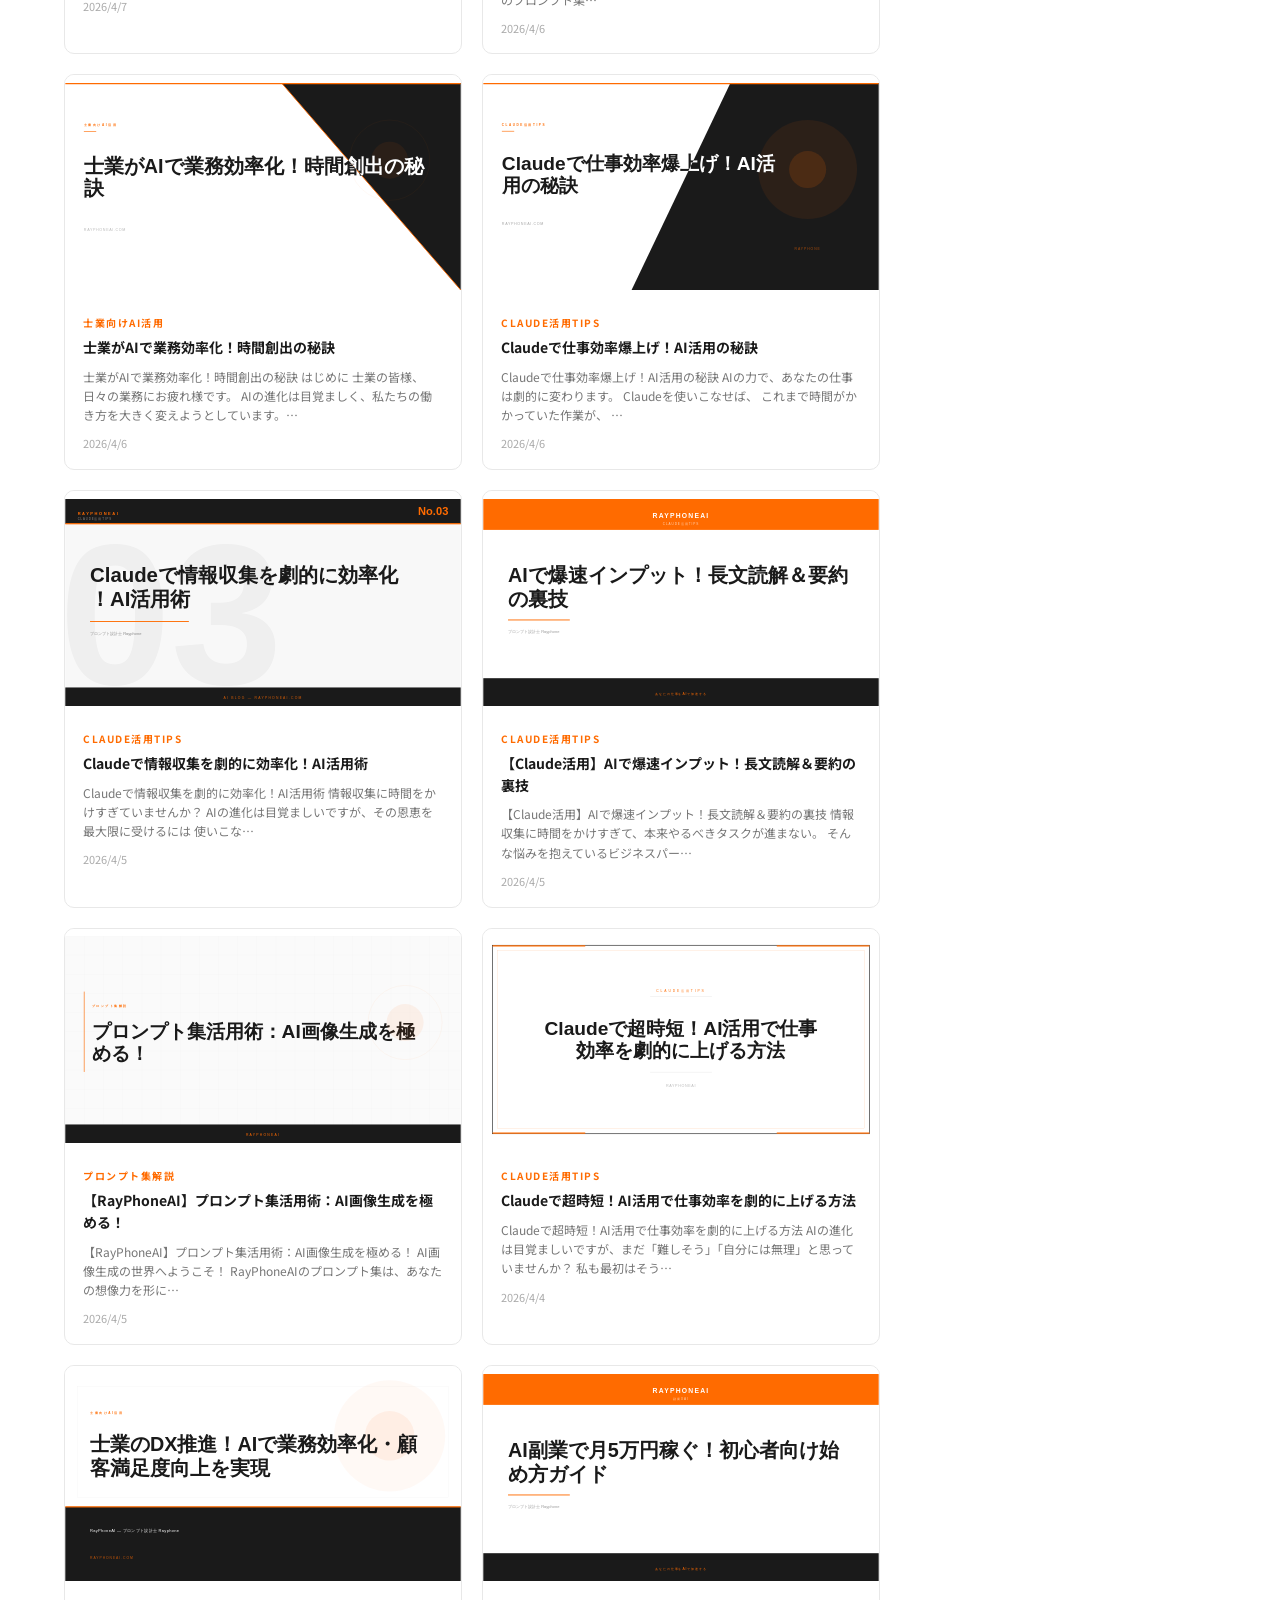
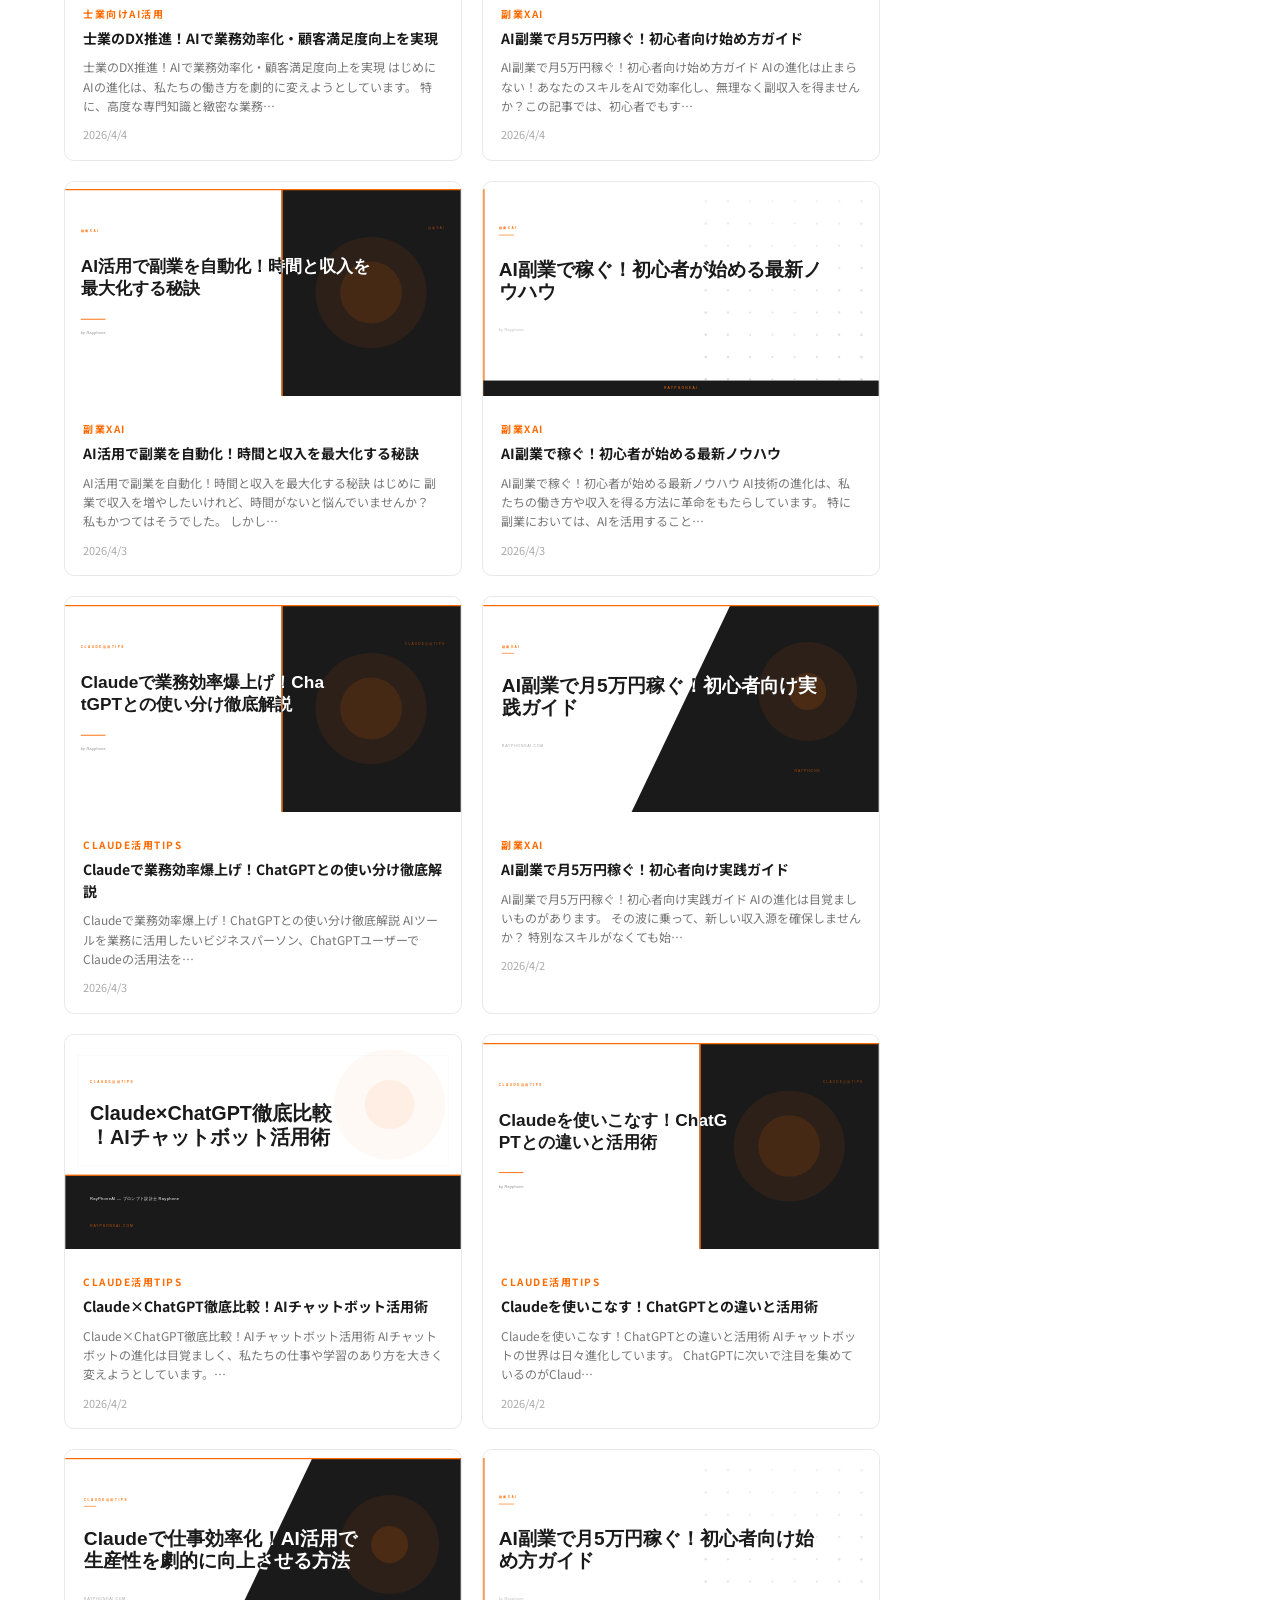
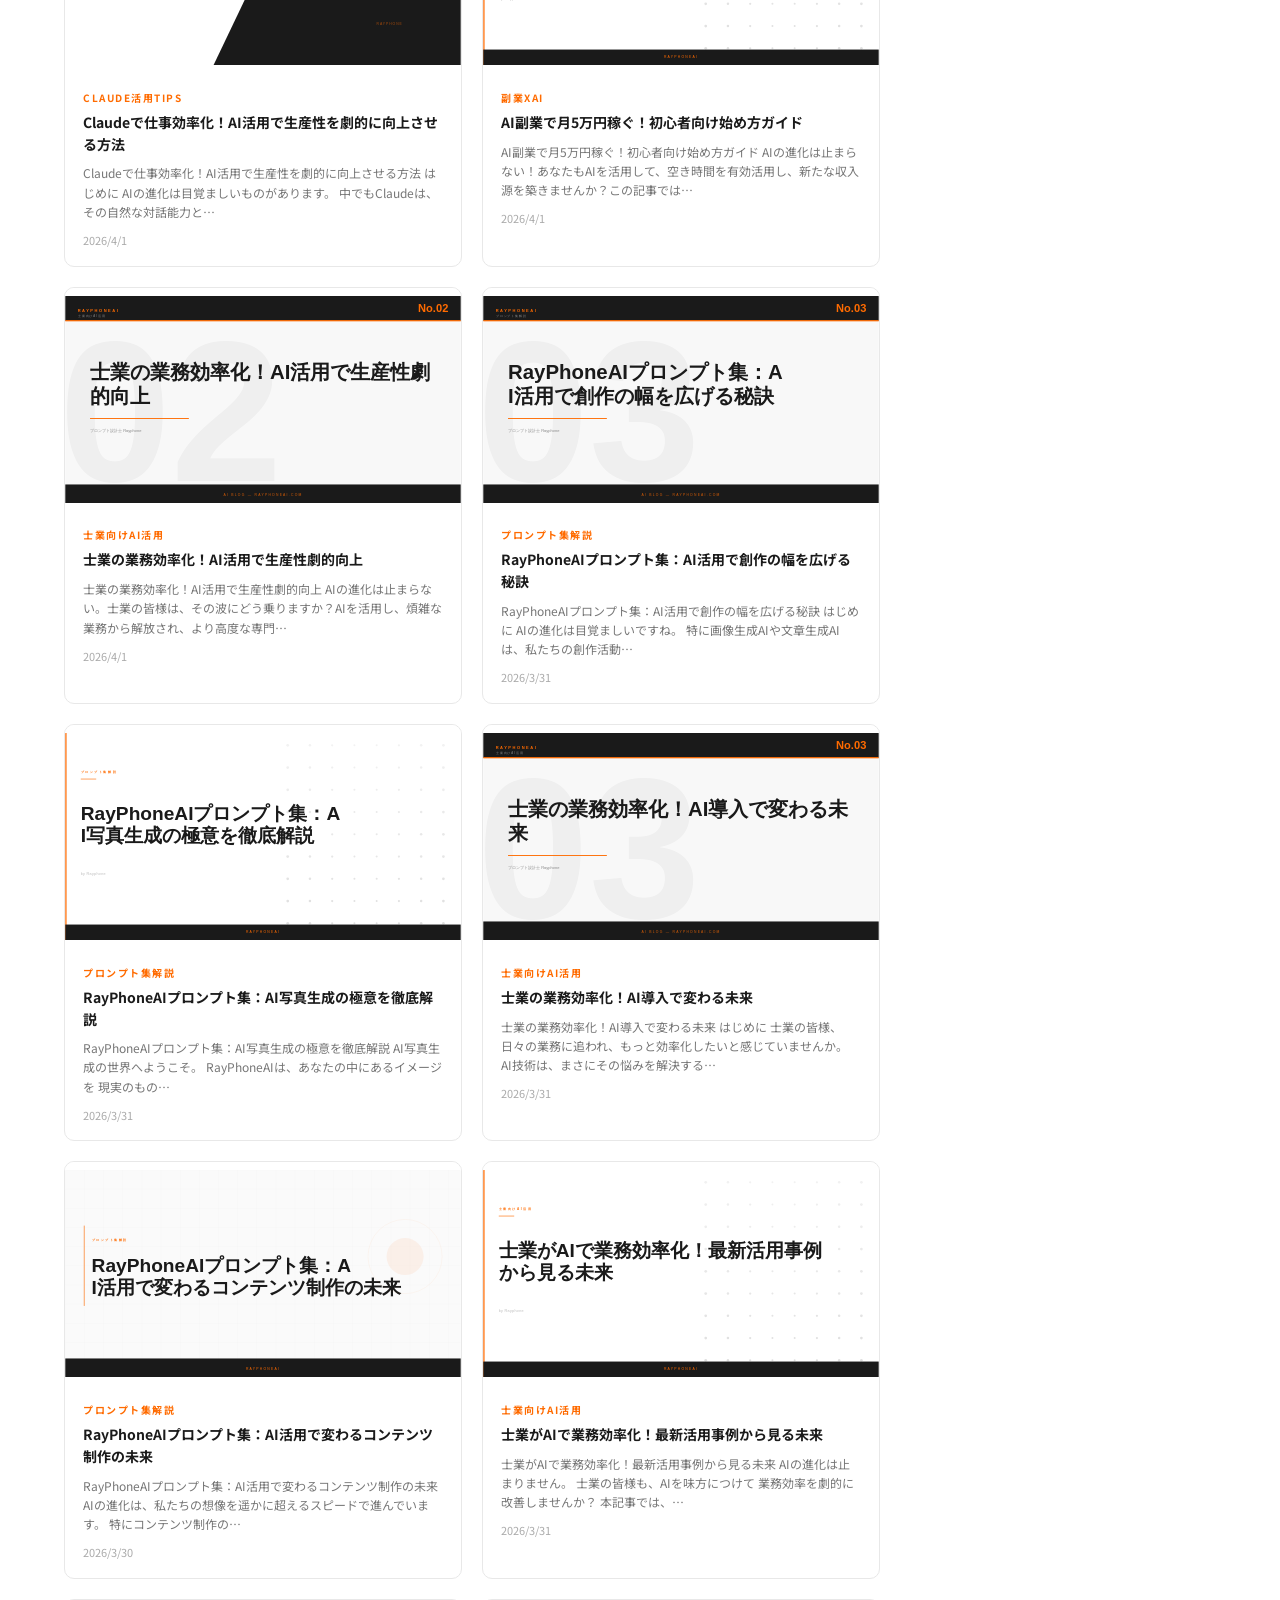
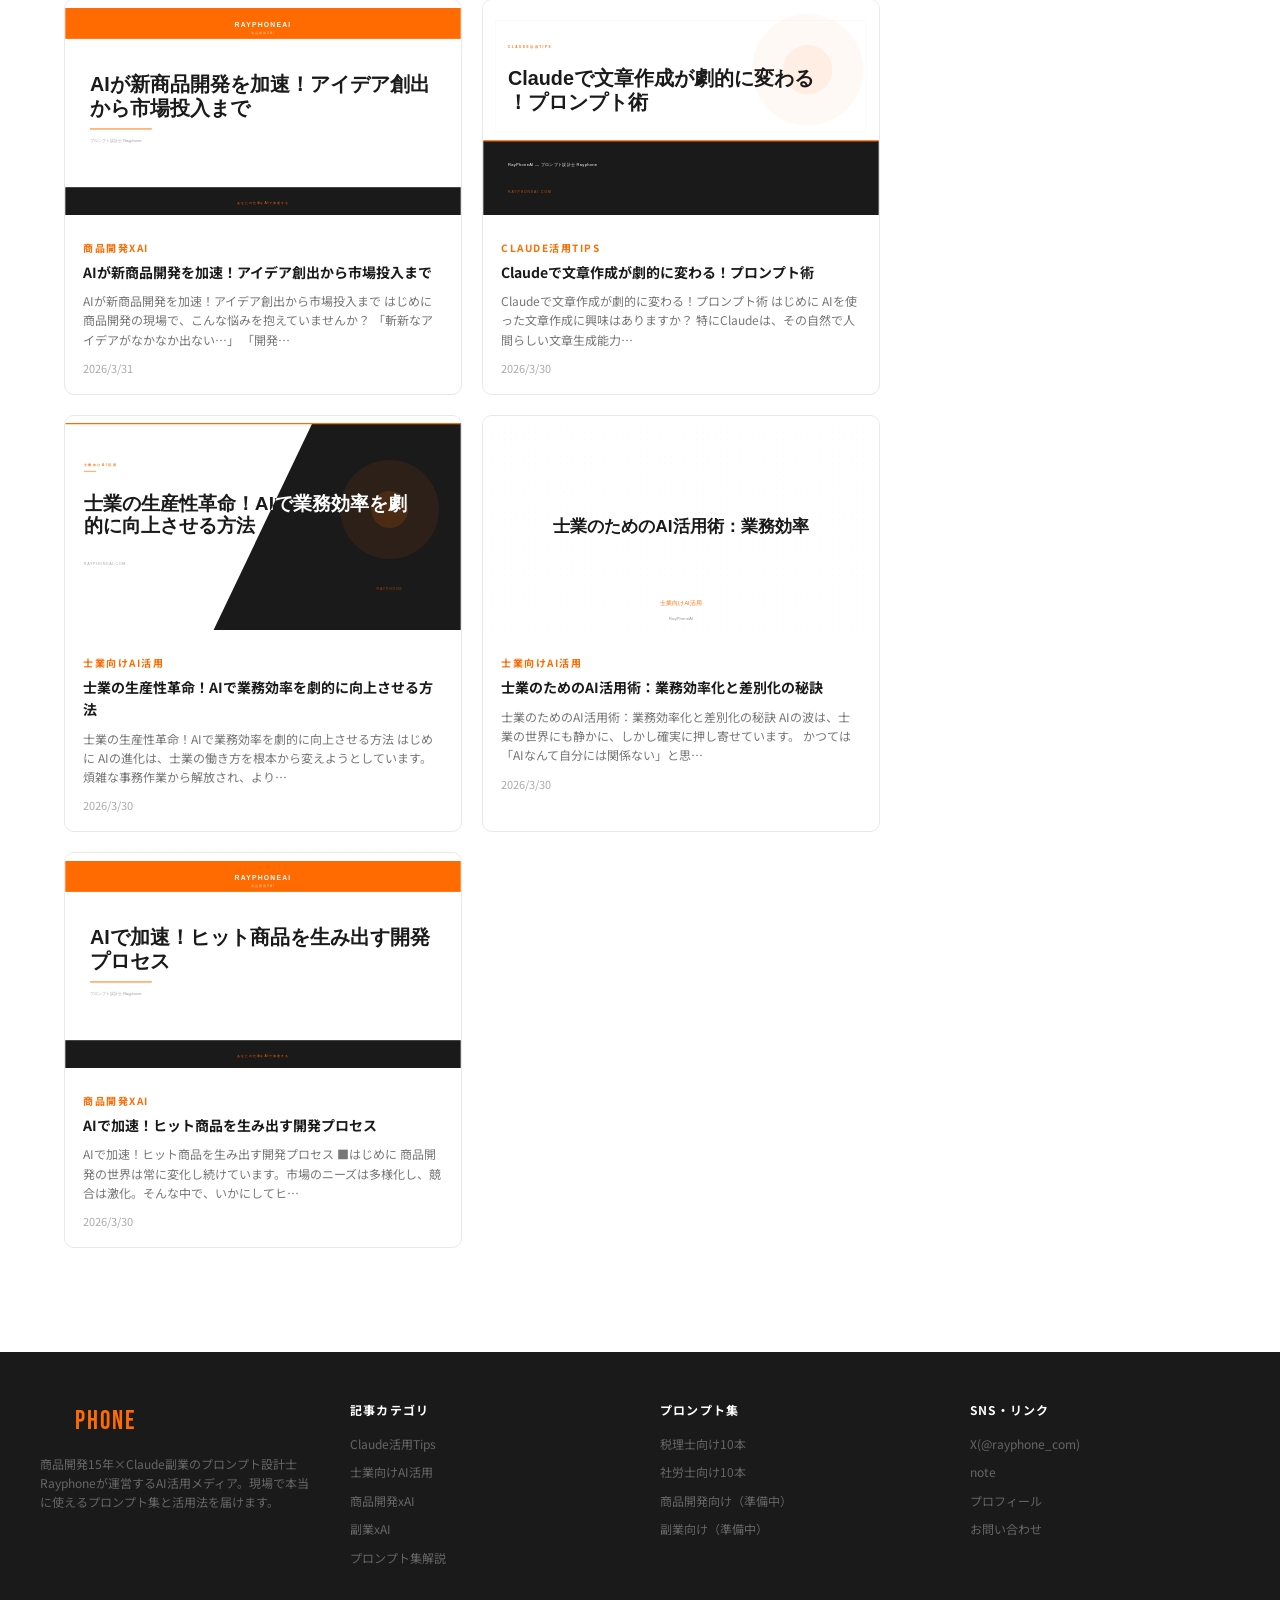
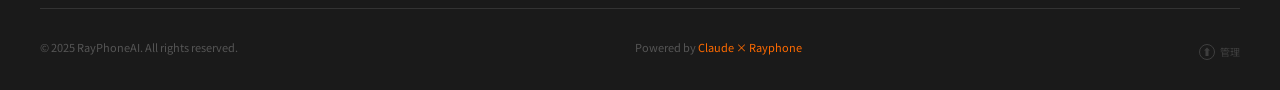
==== commit 46ff17da: "Update index.html" ====
--- a/index.html
+++ b/index.html
@@ -19,8 +19,8 @@
 <meta name="twitter:title" content="RayPhoneAI | プロンプト設計士Rayphoneの公式ブログ">
 <meta name="twitter:description" content="商品開発15年×Claude副業月収15万を達成したプロンプト設計士が、現場で本当に使えるAI活用法と業務時短術を届けます。">
 <meta name="twitter:image" content="https://raw.githubusercontent.com/rayphoneai/ray/main/ogp.png">
-<link rel="icon" type="image/png" href="[data-uri]">
-<link rel="apple-touch-icon" href="[data-uri]">
+<link rel="icon" type="image/x-icon" href="[data-uri]">
+<link rel="apple-touch-icon" href="[data-uri]">
 <link href="https://fonts.googleapis.com/css2?family=Bebas+Neue&family=Noto+Sans+JP:wght@400;500;700&display=swap" rel="stylesheet">
 <style>
 *{box-sizing:border-box;margin:0;padding:0;}
@@ -373,7 +373,7 @@
     <div class="sidebar-block">
       <div class="sidebar-title">PROFILE</div>
       <div class="profile-card">
-        <div class="profile-avatar" id="blog-avatar">R</div>
+        <div class="profile-avatar" id="blog-avatar" style="background:var(--orange);overflow:hidden;padding:0;"><img src="[data-uri]" style="width:100%;height:100%;object-fit:cover;border-radius:50%;"></div>
         <div class="profile-name" id="blog-author">Rayphone</div>
         <div class="profile-role" id="blog-role">プロンプト設計士</div>
         <div class="profile-desc" id="blog-bio">商品開発15年×Claude副業月収15万を達成。現場で本当に使えるAI活用法と業務時短術を発信中。</div>
@@ -864,7 +864,7 @@
   el = document.getElementById('blog-author'); if(el && SITE.author) el.textContent = SITE.author;
   el = document.getElementById('blog-role');   if(el && SITE.role)   el.textContent = SITE.role;
   el = document.getElementById('blog-bio');    if(el && SITE.bio)    el.textContent = SITE.bio;
-  el = document.getElementById('blog-avatar'); if(el && SITE.avatar) el.textContent = SITE.avatar;
+  // el = document.getElementById('blog-avatar'); // 画像アバターのため上書きしない
   if (SITE.announce !== undefined) {
     var bar = document.querySelector('.orange-bar-text');
     var bw  = document.querySelector('.orange-bar');
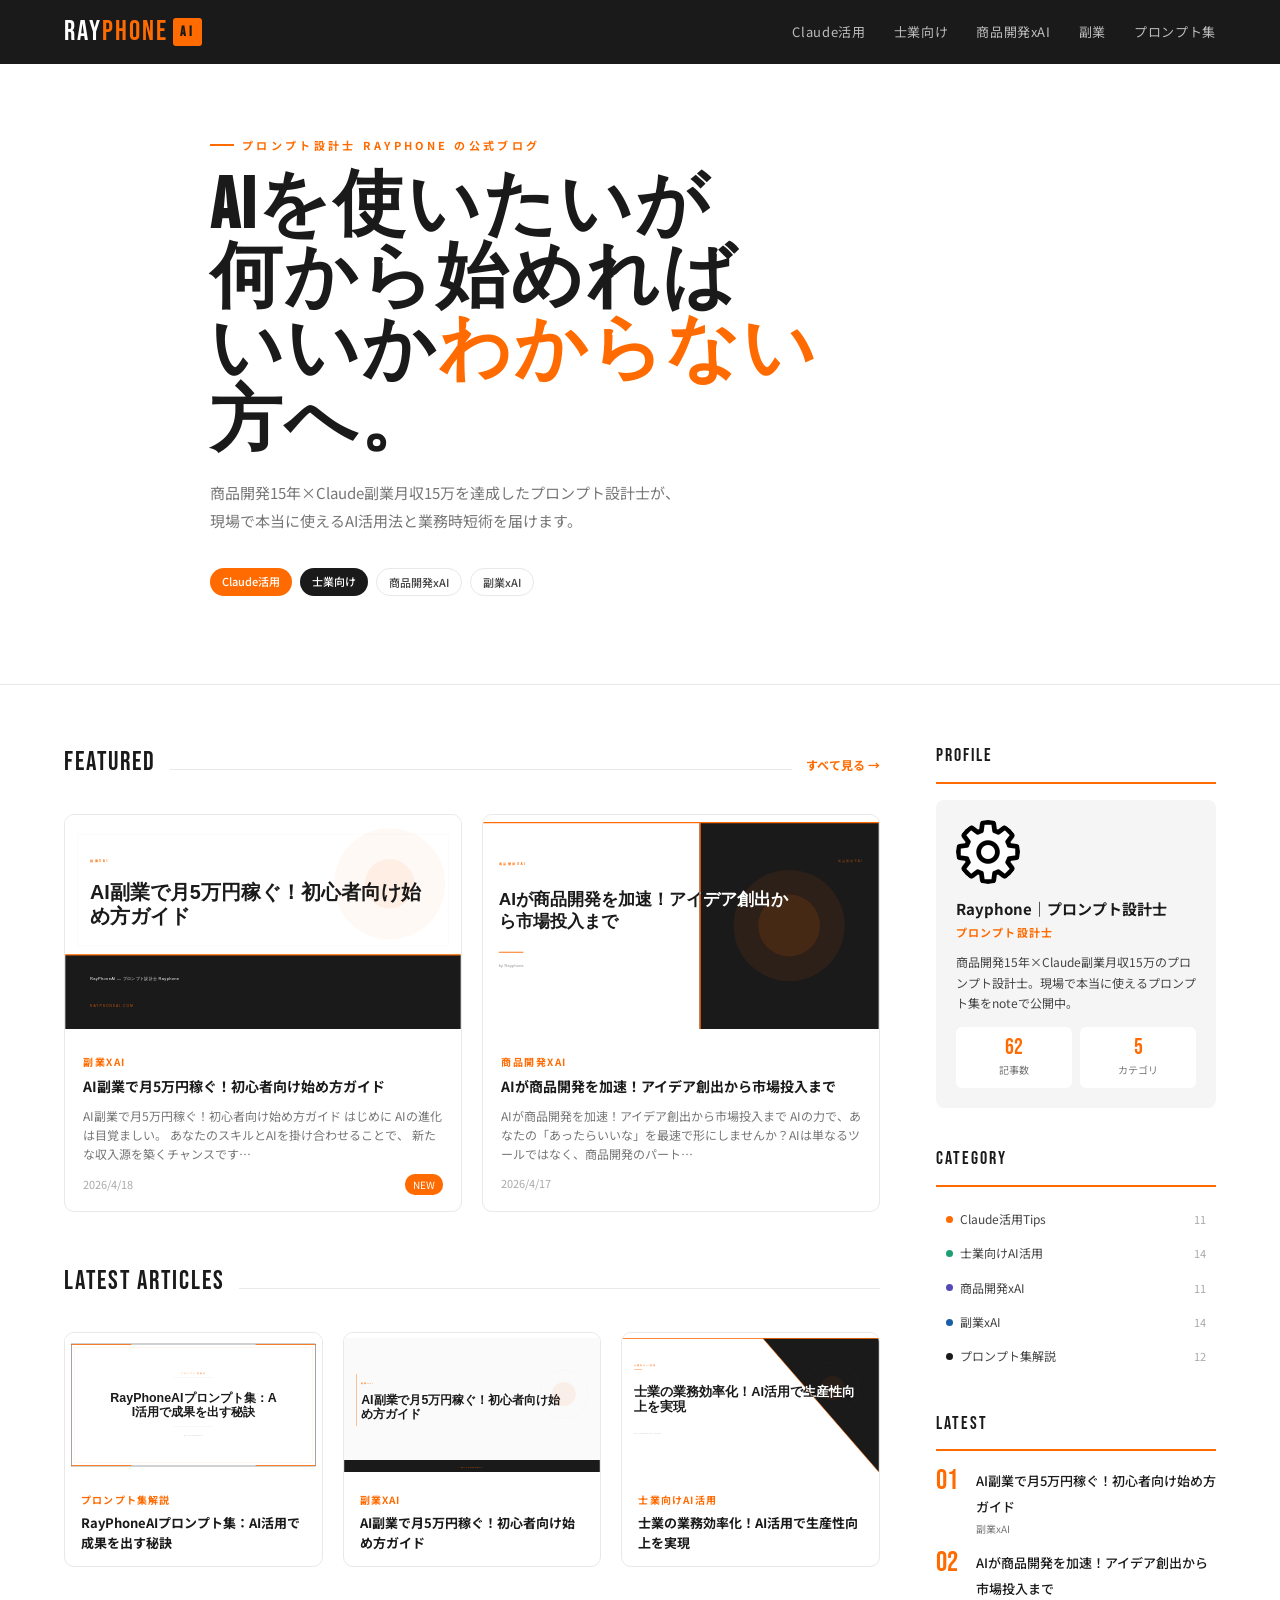
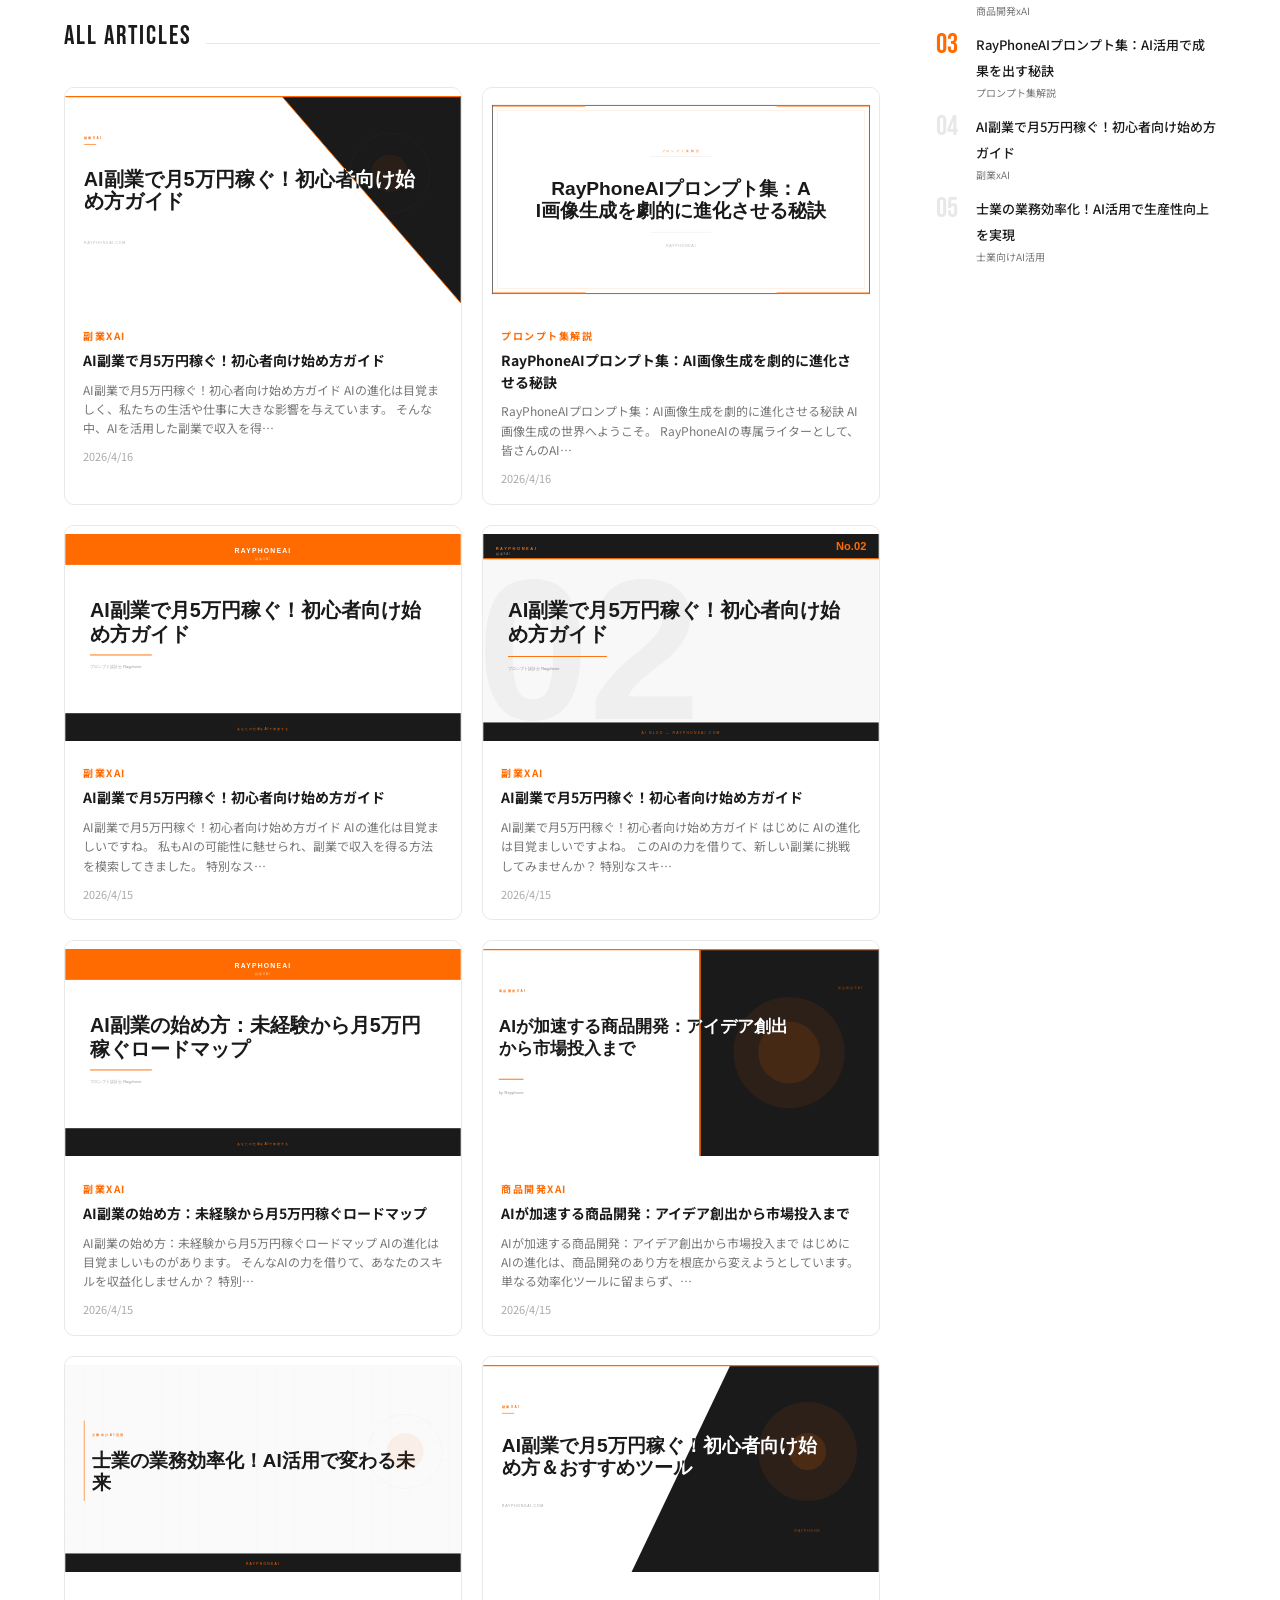
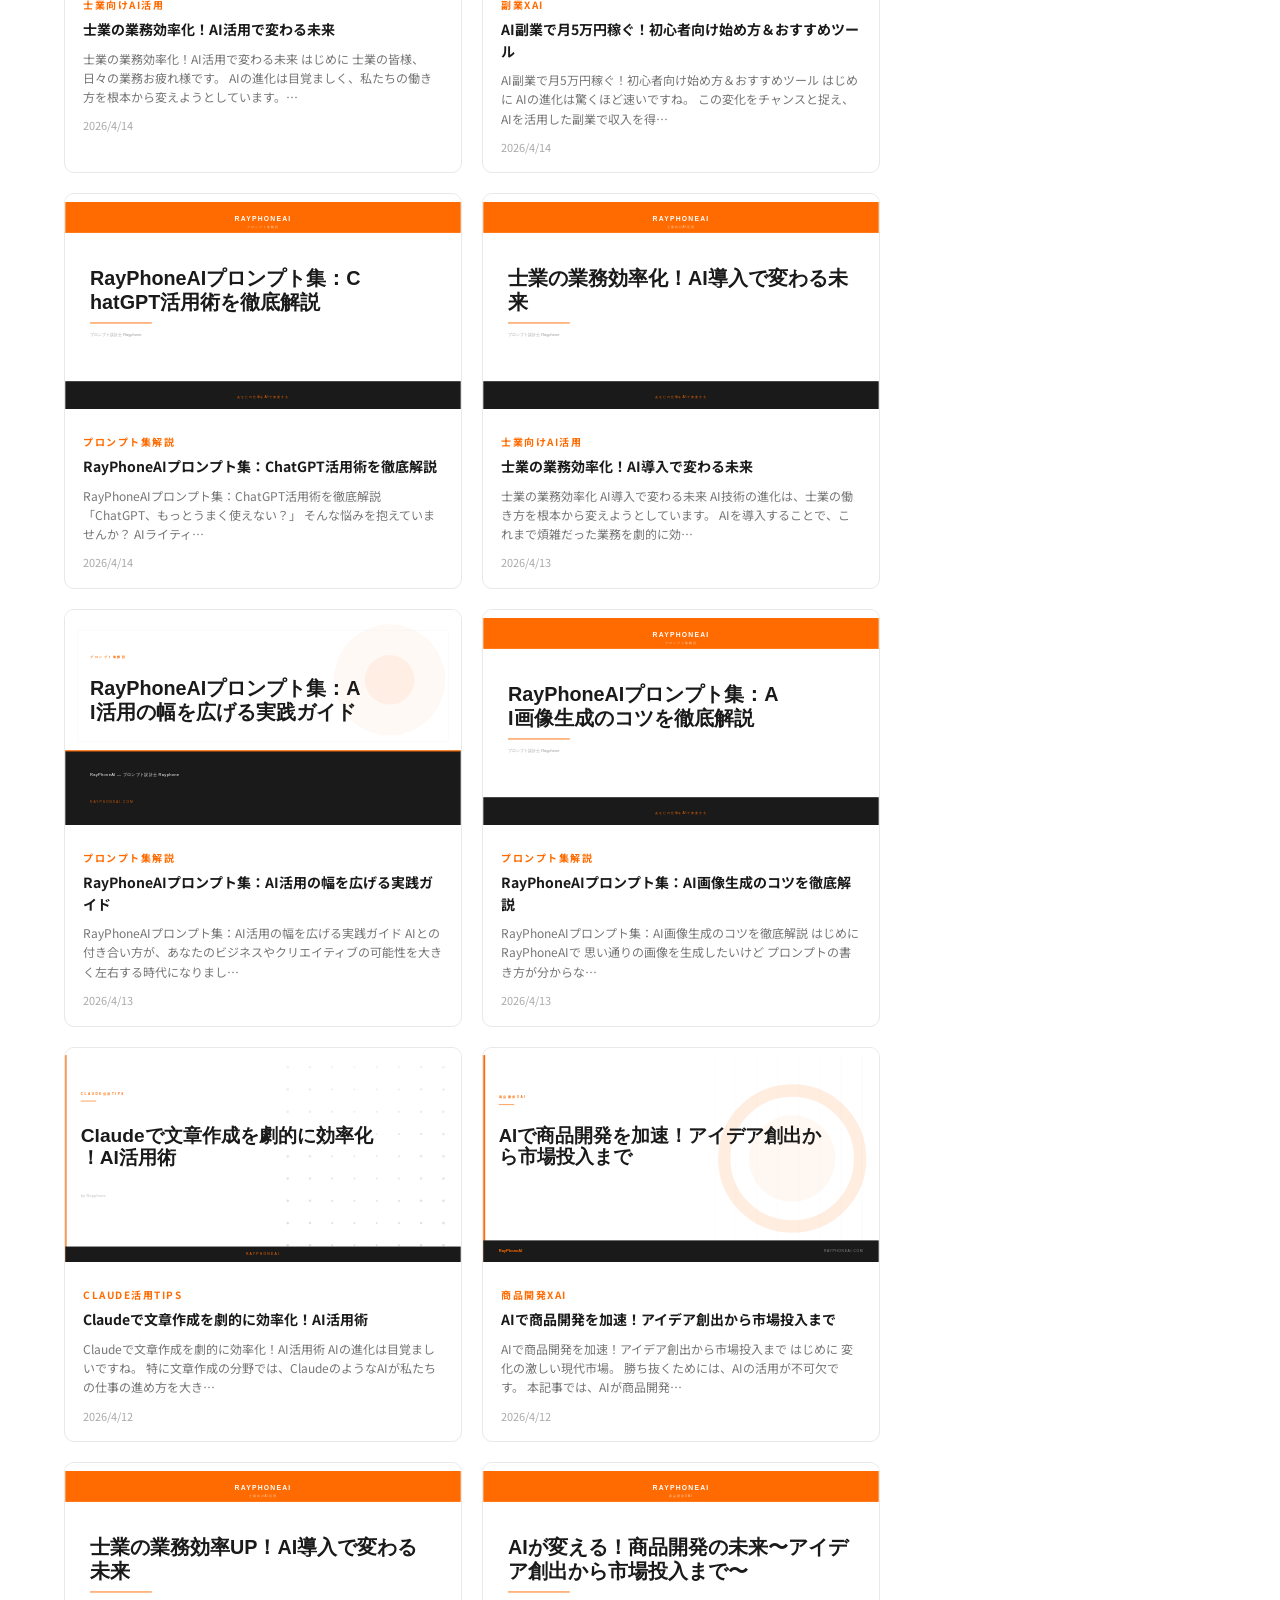
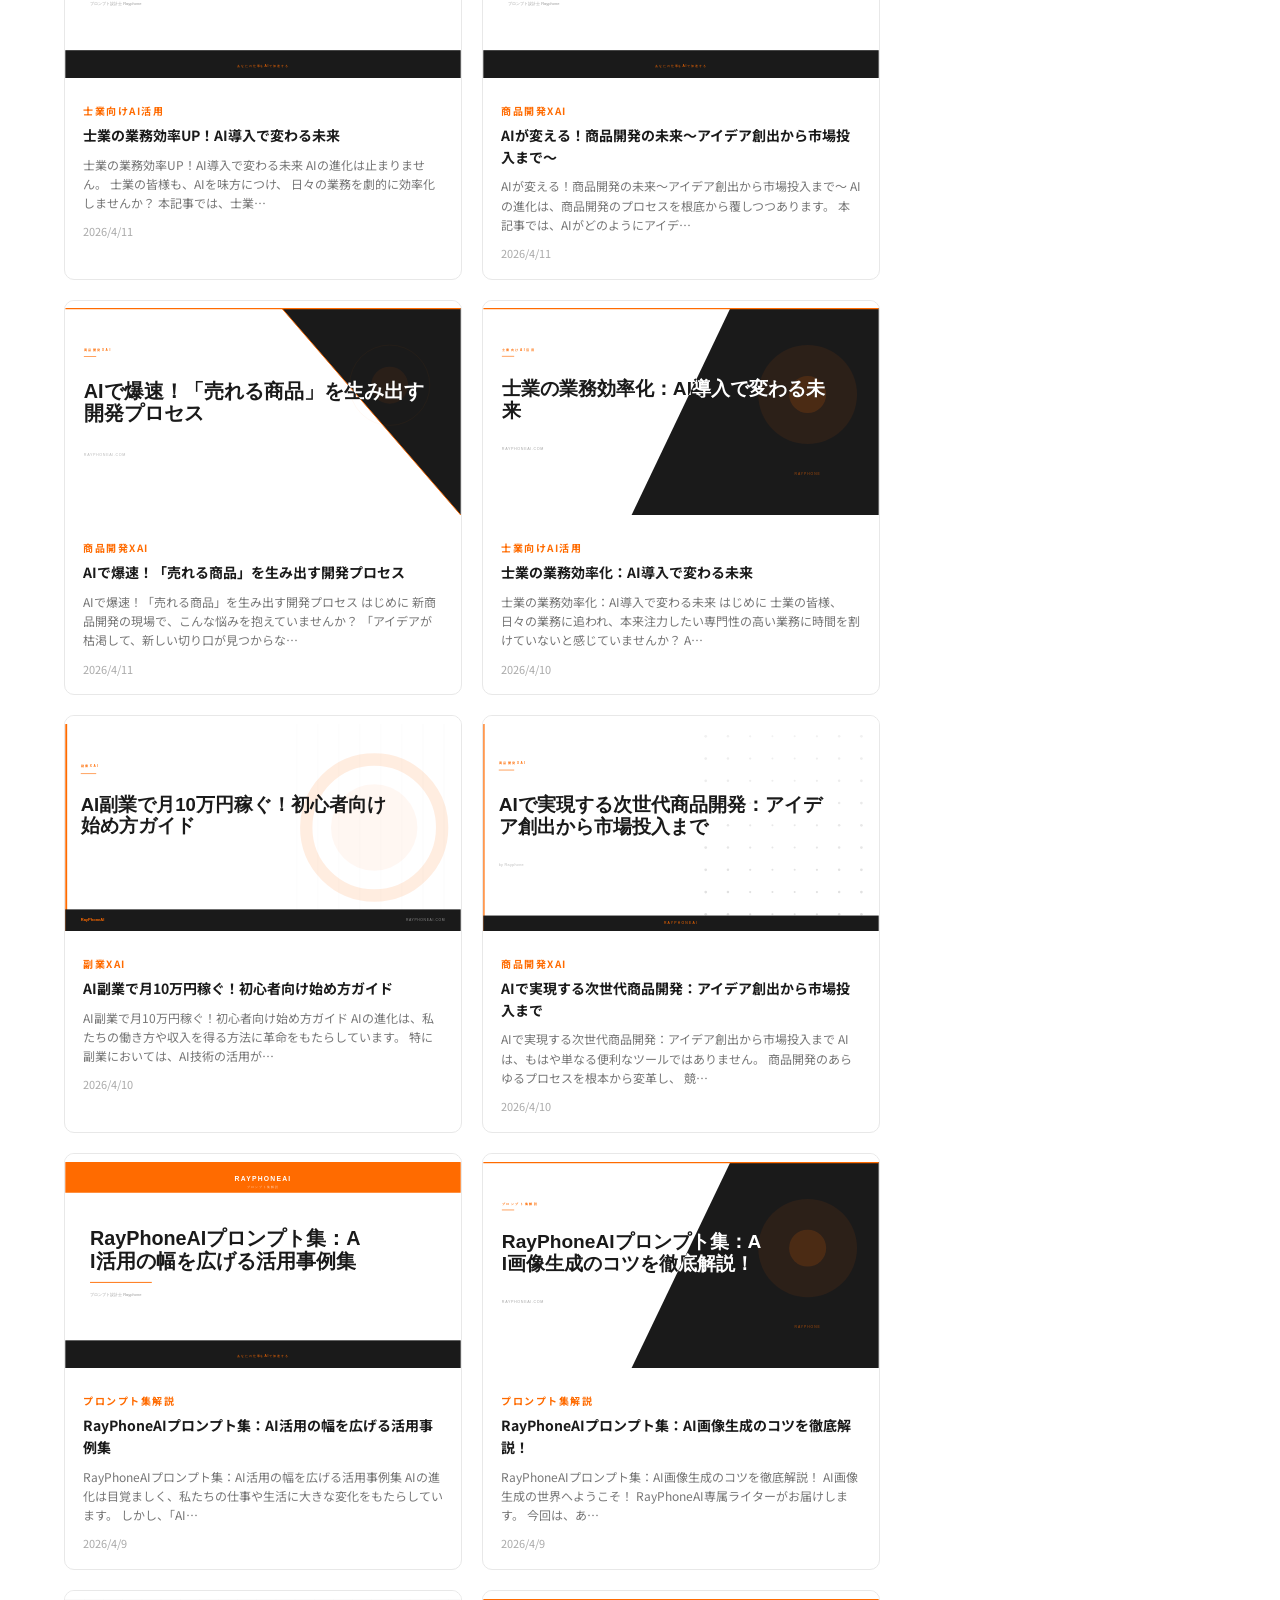
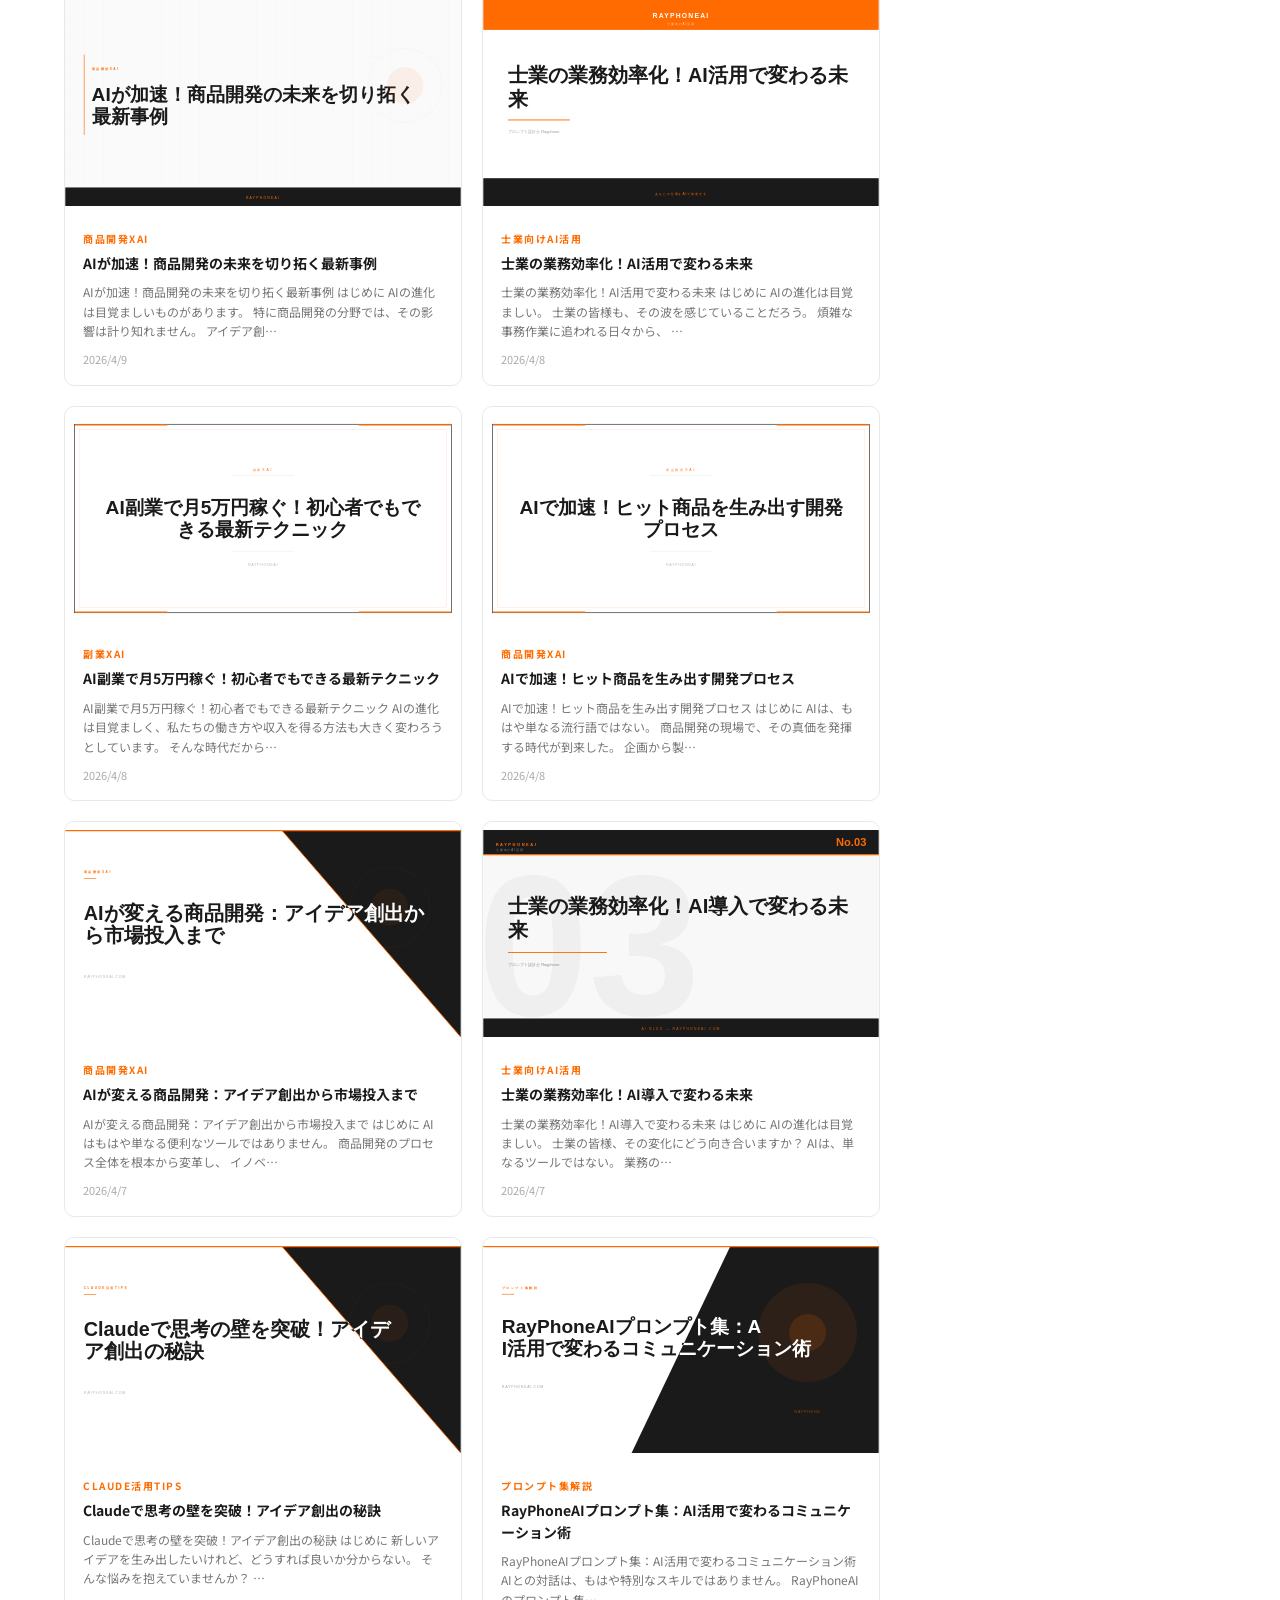
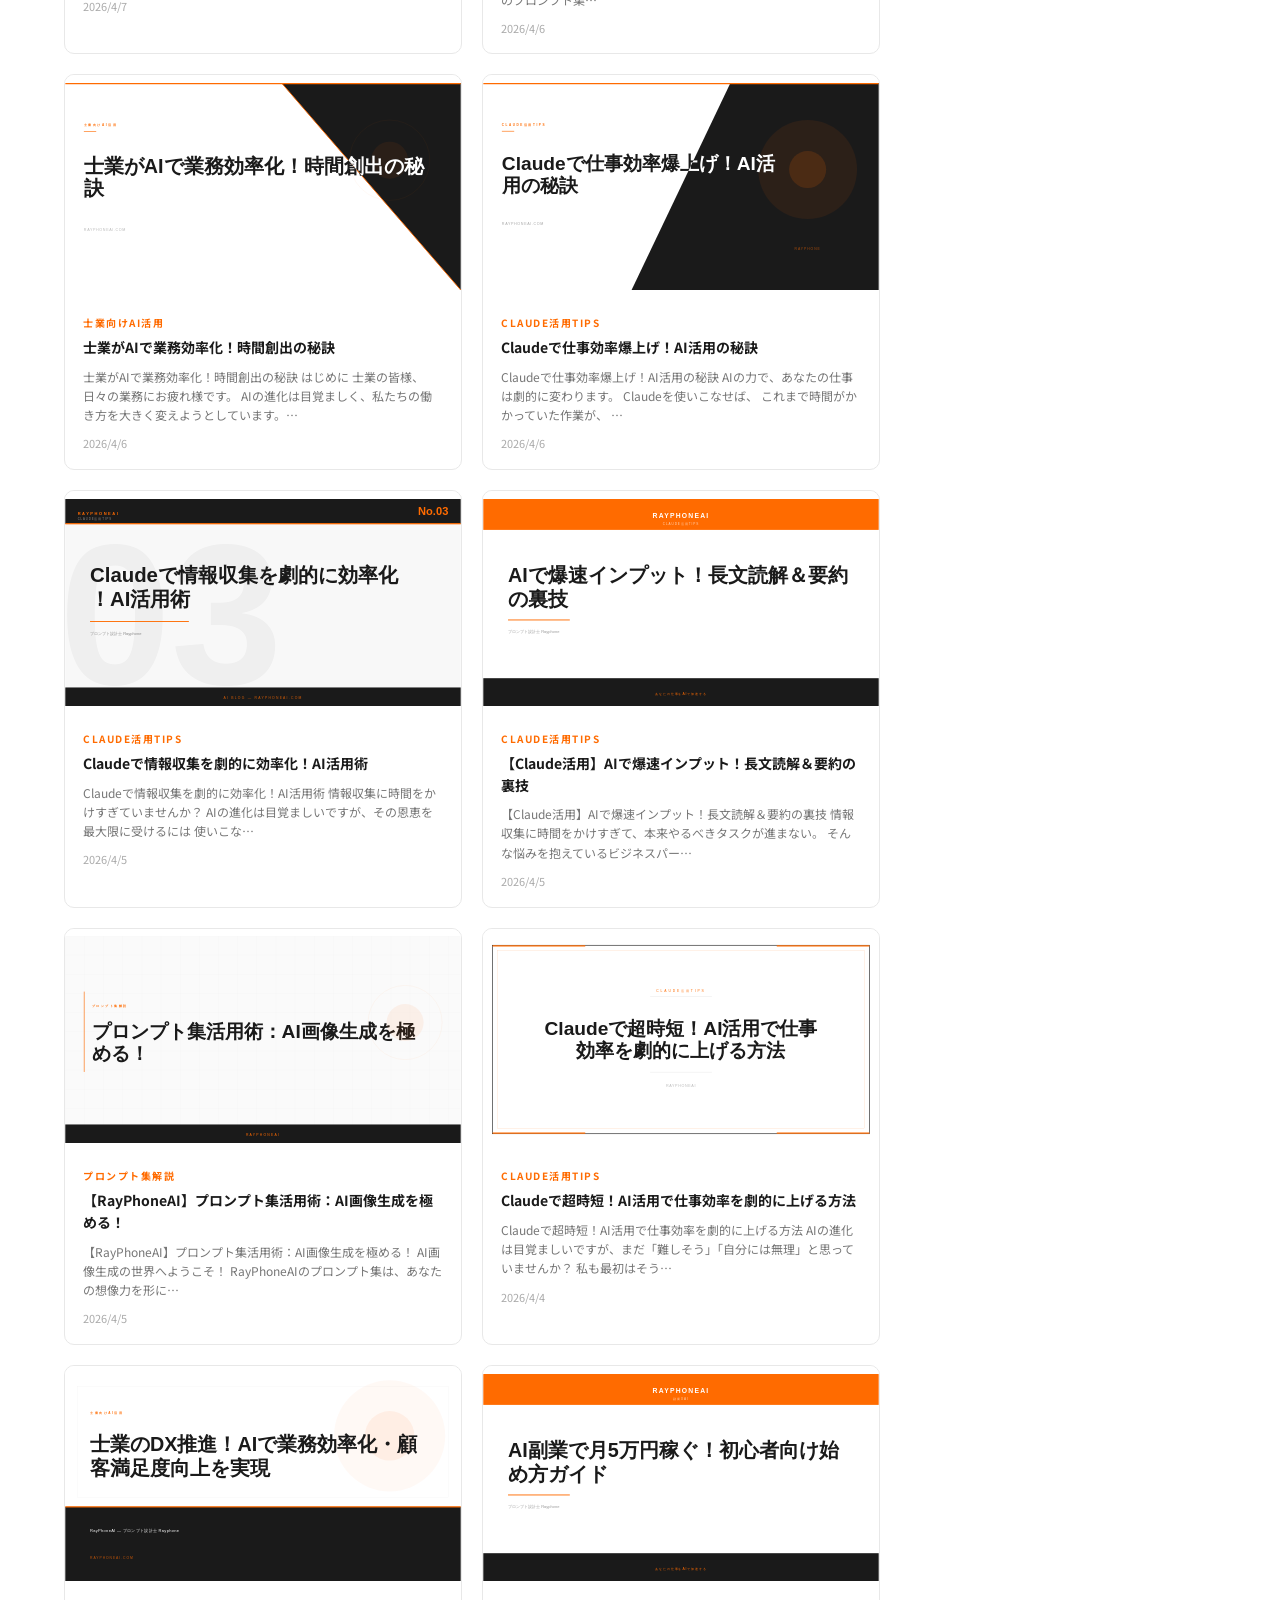
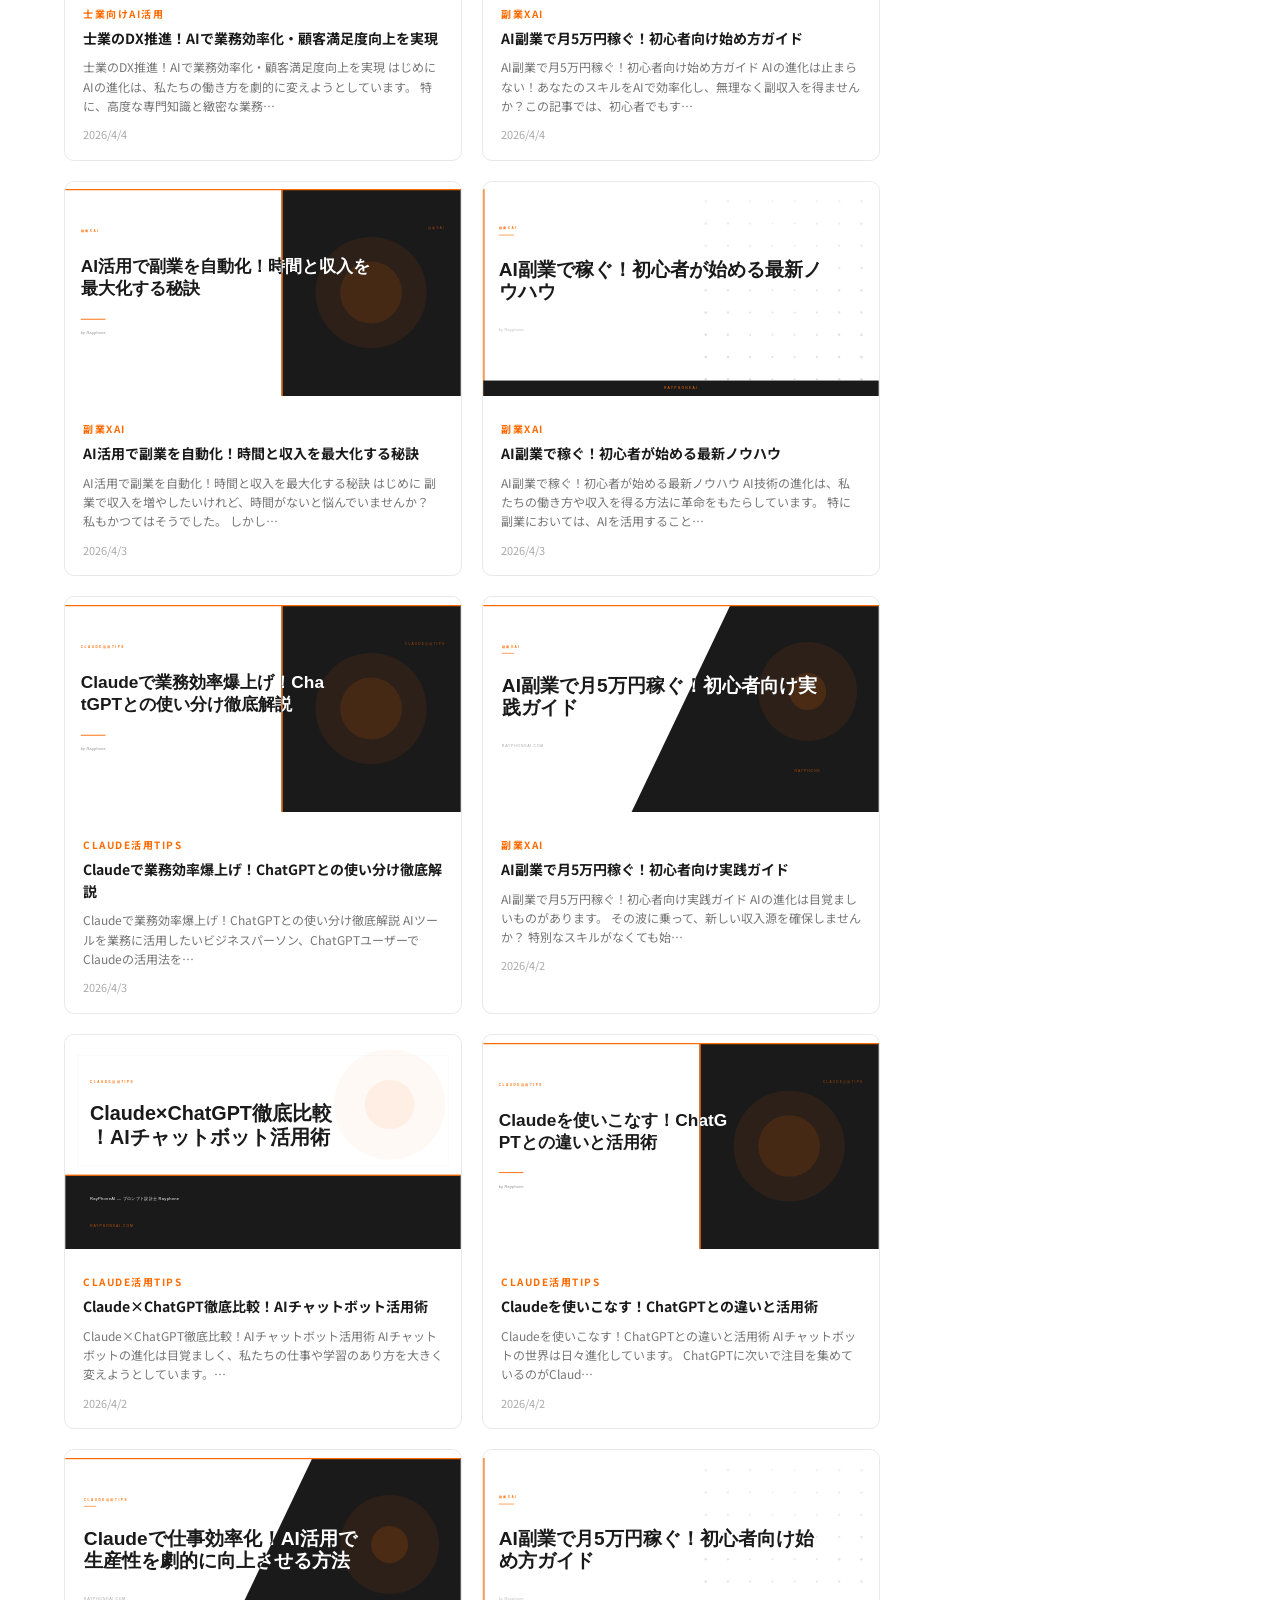
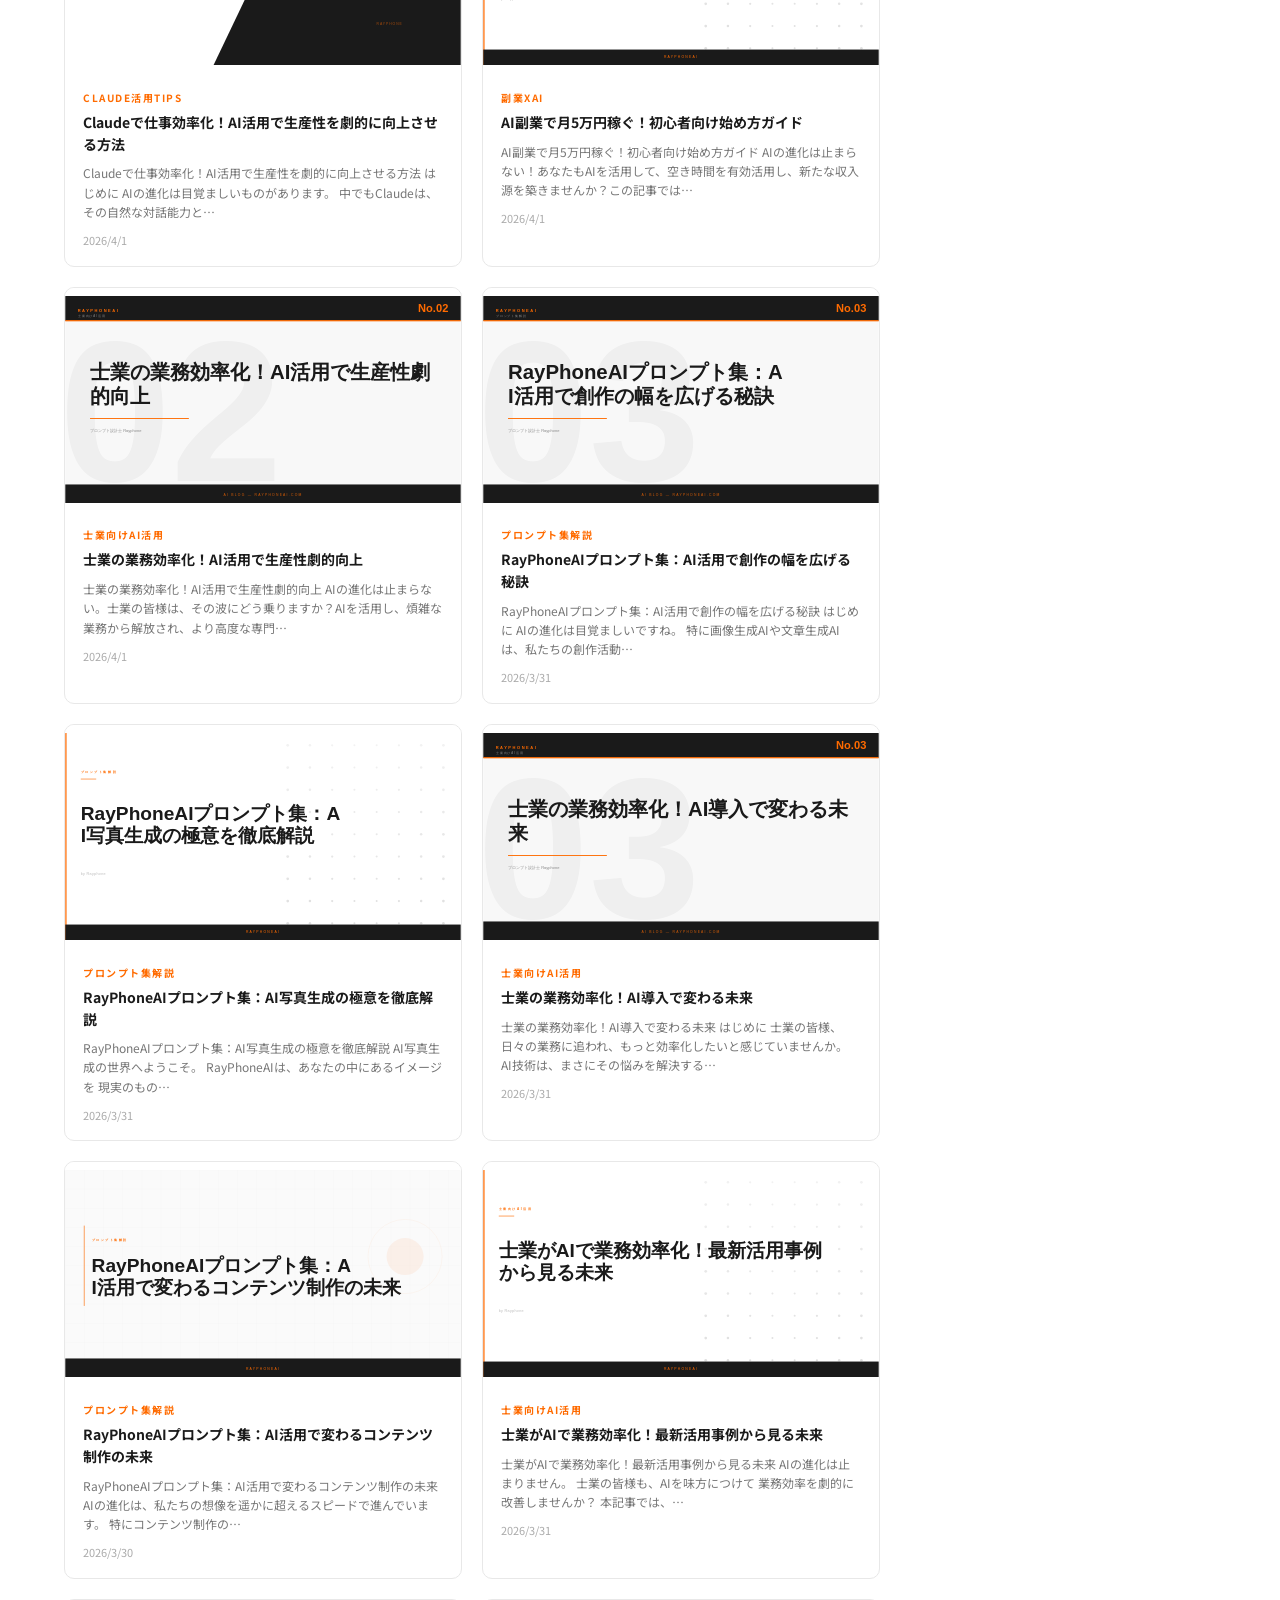
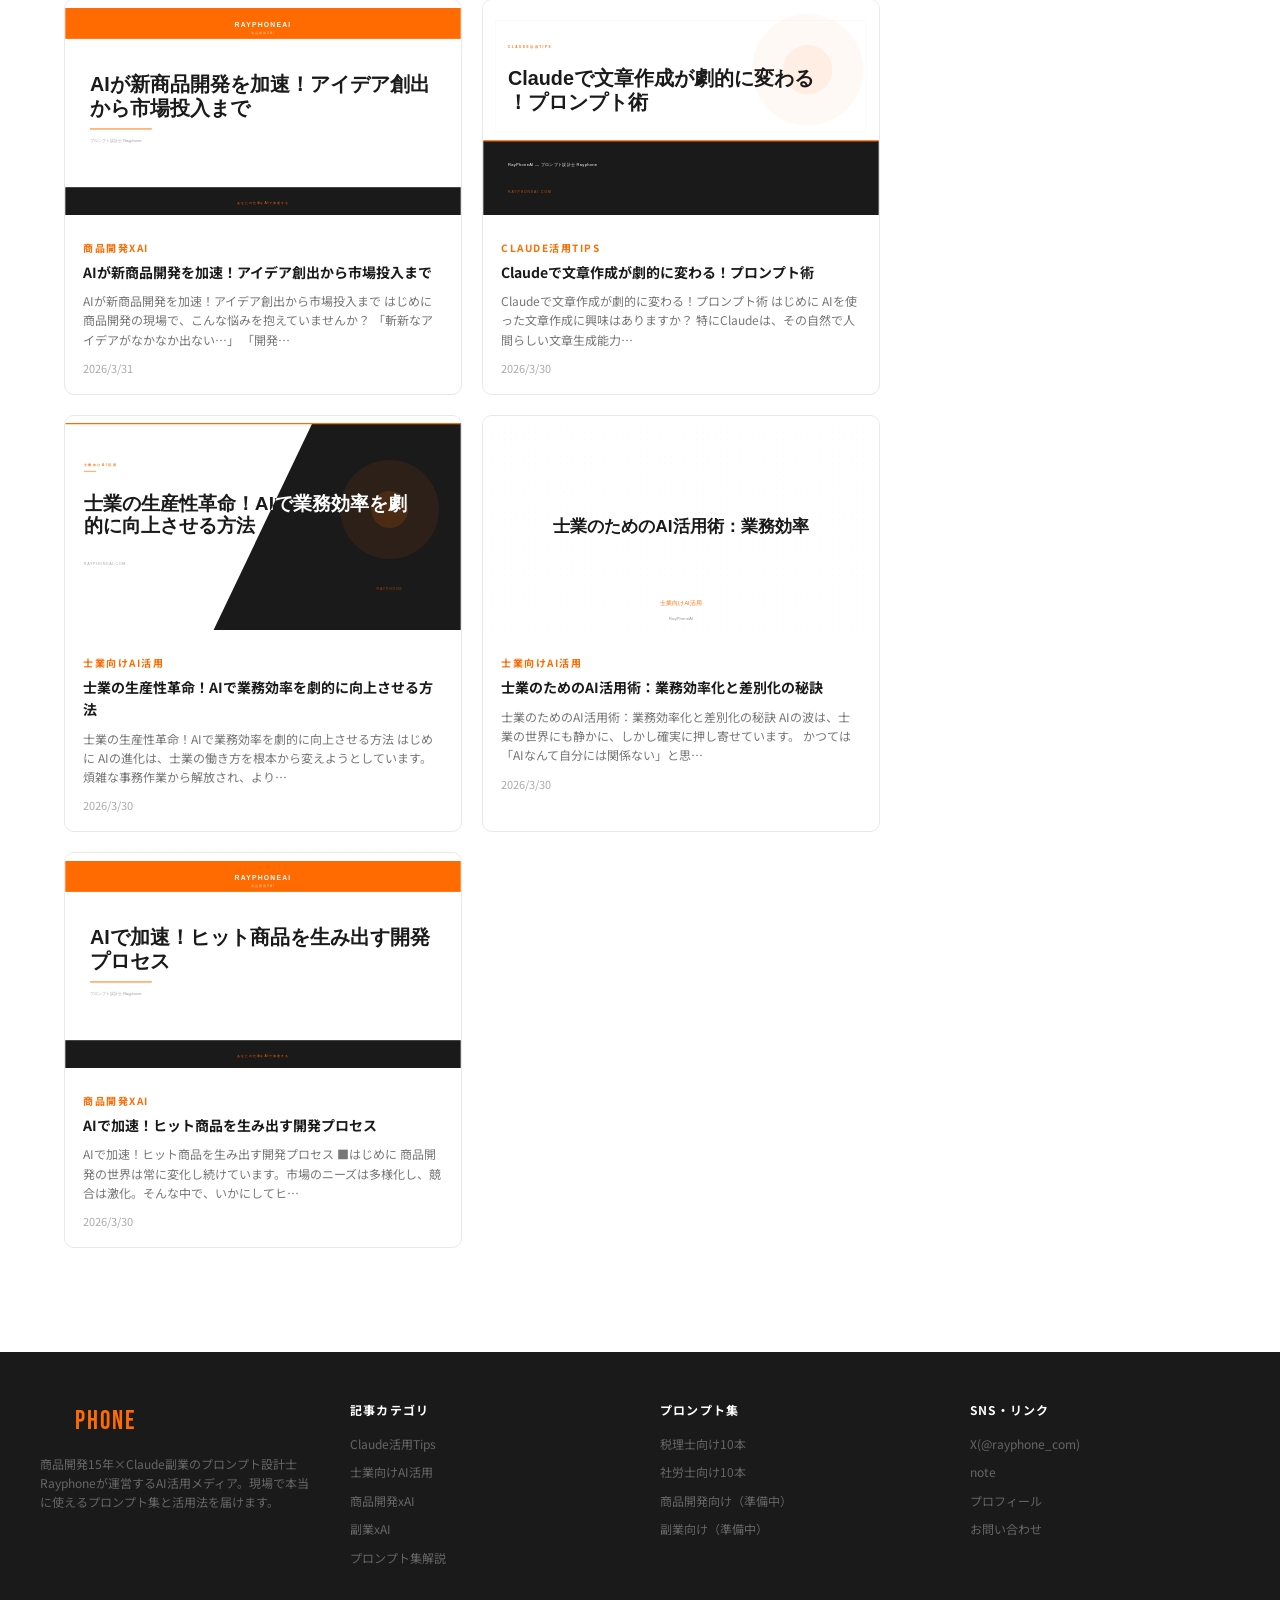
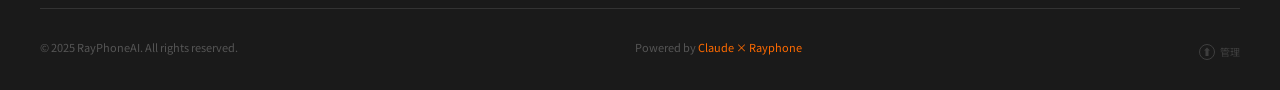
==== commit 5ef9eb32: "Update index.html" ====
--- a/index.html
+++ b/index.html
@@ -137,7 +137,7 @@
 .sidebar-block{margin-bottom:36px;}
 .sidebar-title{font-family:'Bebas Neue',sans-serif;font-size:18px;letter-spacing:2px;color:var(--black);margin-bottom:16px;padding-bottom:10px;border-bottom:2px solid var(--orange);}
 .profile-card{background:var(--gray-light);border-radius:8px;padding:20px;}
-.profile-avatar{width:64px;height:64px;background:var(--orange);border-radius:50%;display:flex;align-items:center;justify-content:center;font-family:'Bebas Neue',sans-serif;font-size:28px;color:#fff;margin-bottom:12px;}
+.profile-avatar{width:64px;height:64px;background:transparent;border-radius:50%;overflow:hidden;display:flex;align-items:center;justify-content:center;margin-bottom:12px;}
 .profile-name{font-size:15px;font-weight:700;color:var(--black);margin-bottom:2px;}
 .profile-role{font-size:11px;color:var(--orange);font-weight:700;letter-spacing:.1em;margin-bottom:10px;}
 .profile-desc{font-size:12px;color:var(--gray-dark);line-height:1.7;margin-bottom:14px;}
@@ -373,7 +373,7 @@
     <div class="sidebar-block">
       <div class="sidebar-title">PROFILE</div>
       <div class="profile-card">
-        <div class="profile-avatar" id="blog-avatar" style="background:var(--orange);overflow:hidden;padding:0;"><img src="[data-uri]" style="width:100%;height:100%;object-fit:cover;border-radius:50%;"></div>
+        <div class="profile-avatar" id="blog-avatar" style="background:transparent;overflow:hidden;padding:0;border:none;"><img src="[data-uri]" style="width:100%;height:100%;object-fit:cover;border-radius:50%;"></div>
         <div class="profile-name" id="blog-author">Rayphone</div>
         <div class="profile-role" id="blog-role">プロンプト設計士</div>
         <div class="profile-desc" id="blog-bio">商品開発15年×Claude副業月収15万を達成。現場で本当に使えるAI活用法と業務時短術を発信中。</div>
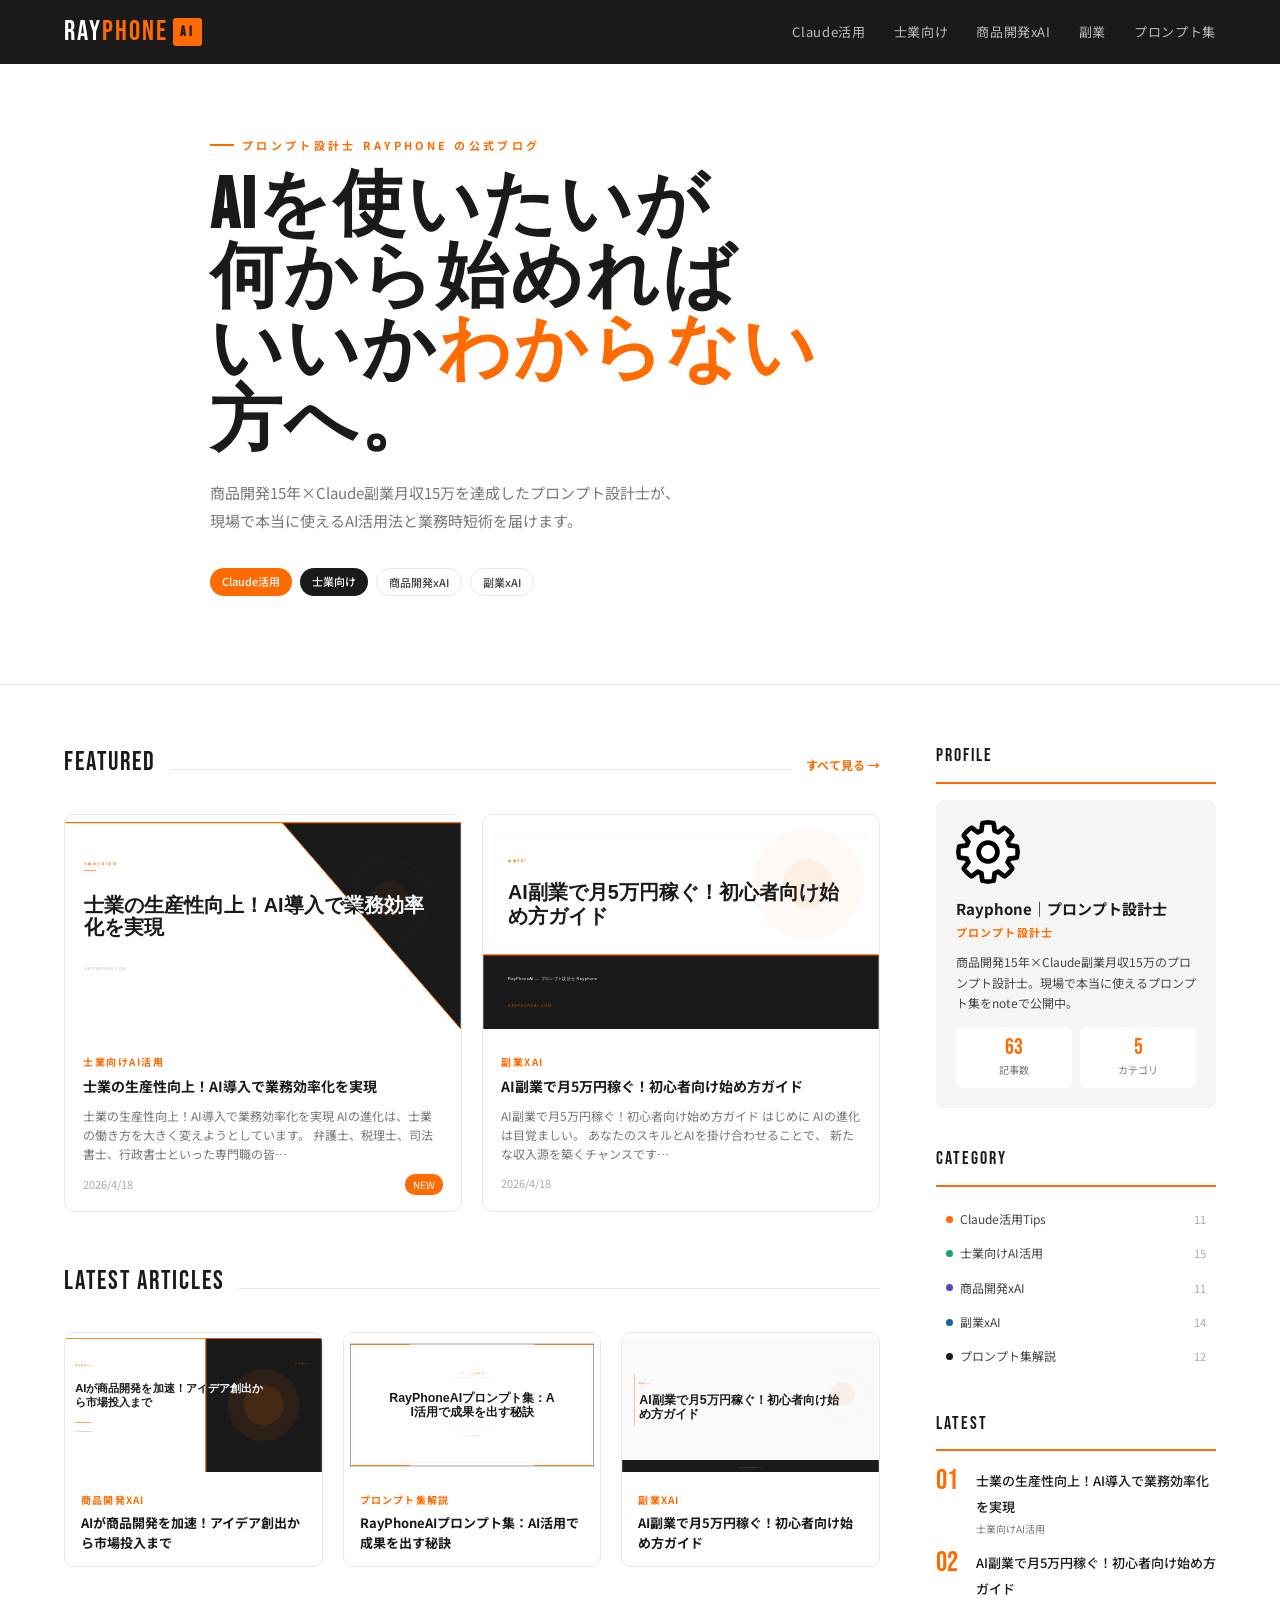
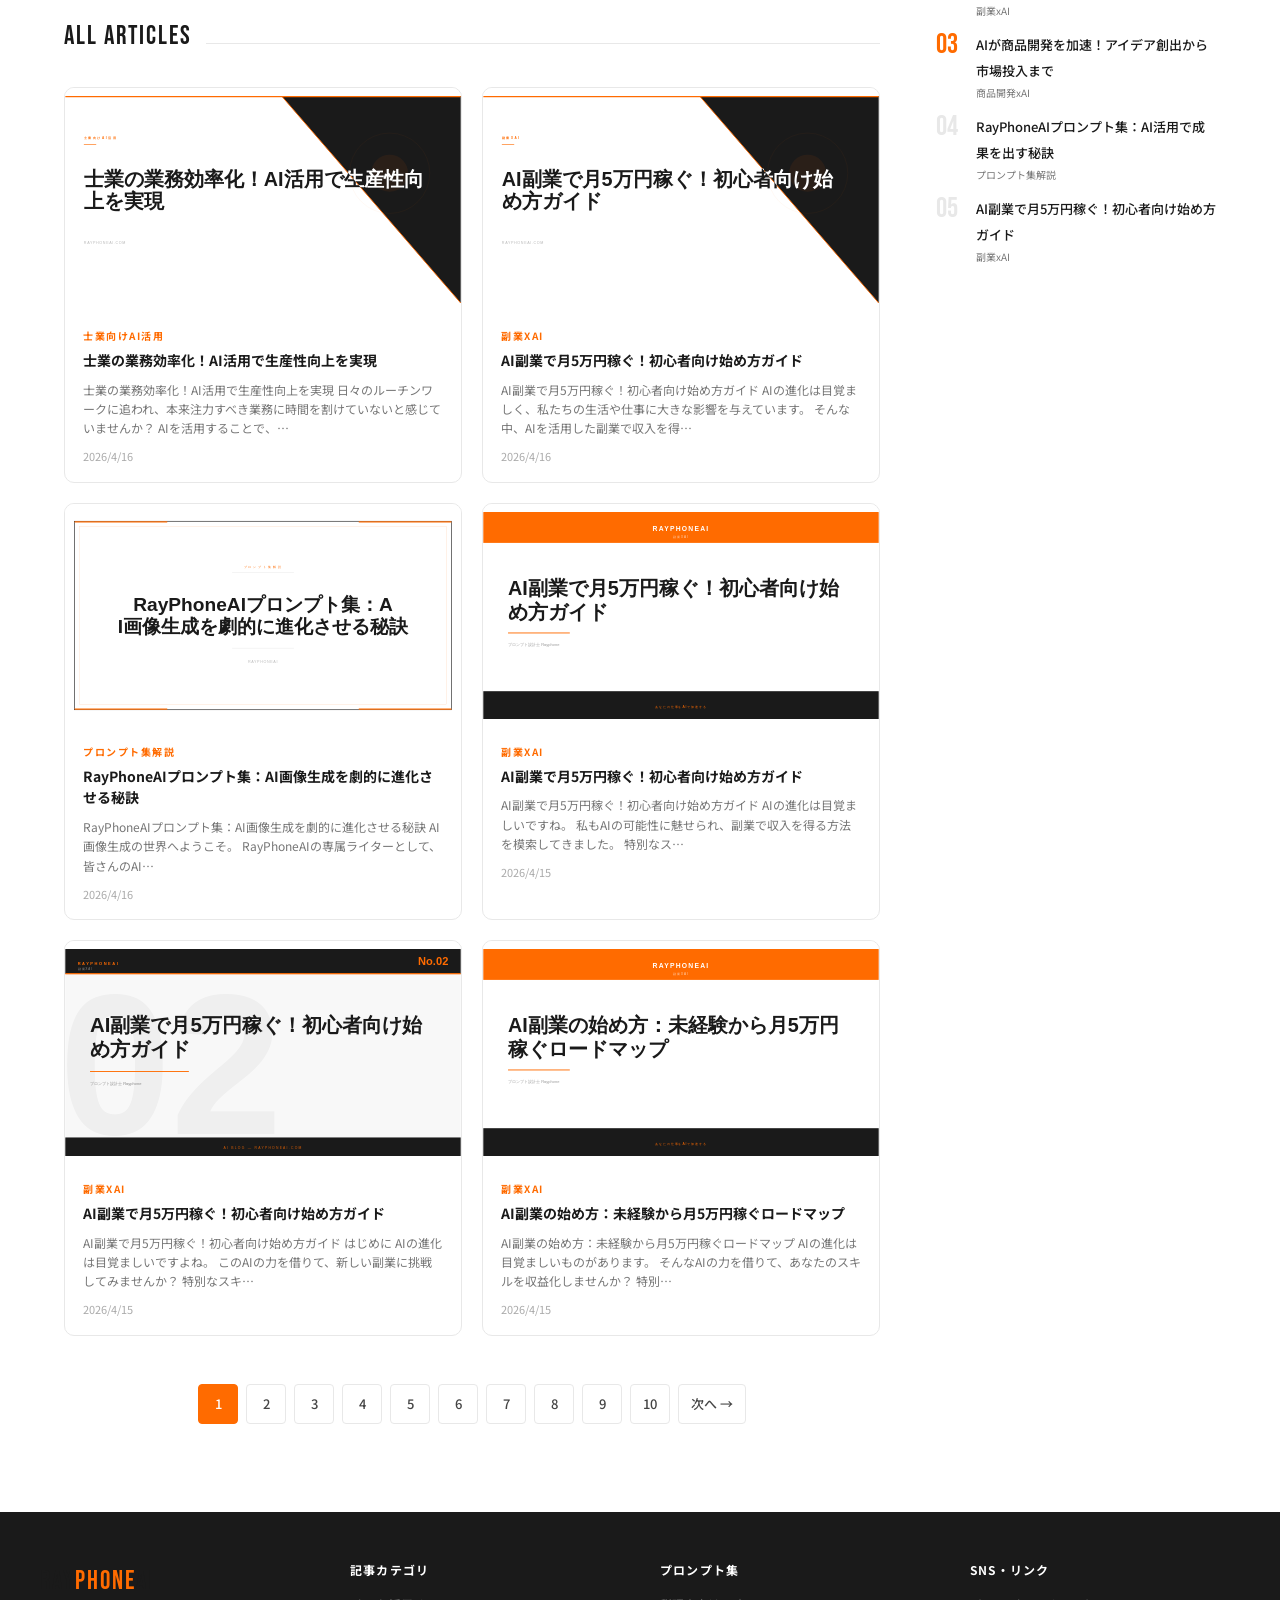
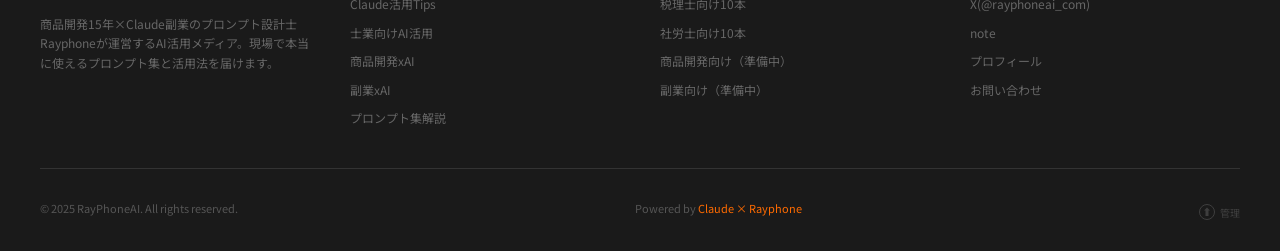
==== commit 3fa8ddda: "Update index.html" ====
--- a/index.html
+++ b/index.html
@@ -268,6 +268,11 @@
   .featured-row{margin-bottom:32px;}
 }
 
+/* ===== PAGINATION ===== */
+.page-btn{display:inline-flex;align-items:center;justify-content:center;min-width:40px;height:40px;padding:0 12px;border:1.5px solid var(--border);border-radius:4px;font-size:13px;font-weight:500;color:var(--gray-dark);text-decoration:none;transition:all .2s;cursor:pointer;}
+.page-btn:hover{border-color:var(--orange);color:var(--orange);}
+.page-btn-active{background:var(--orange);border-color:var(--orange);color:#fff !important;}
+
 /* ===== SMALL MOBILE: 〜374px ===== */
 @media(max-width:374px){
   .hero-title{font-size:34px;}
@@ -363,6 +368,7 @@
       <div class="sec-title-line"></div>
     </div>
     <div class="card-grid" id="more-grid"></div>
+      <div id="more-pagination" style="display:flex;gap:8px;justify-content:center;margin:32px 0;flex-wrap:wrap;"></div>
 
   </div>
 
@@ -435,7 +441,7 @@
       <div>
         <div class="footer-col-title">SNS・リンク</div>
         <div class="footer-links">
-          <a href="https://x.com/rayphone_com" id="footer-x-link" class="footer-link" target="_blank">X(@rayphone_com)</a>
+          <a href="https://x.com/rayphoneai_com" id="footer-x-link" class="footer-link" target="_blank">X(@rayphoneai_com)</a>
           <a href="#" id="footer-note-link" class="footer-link" target="_blank">note</a>
           <a href="#" class="footer-link">プロフィール</a>
           <a href="#" class="footer-link">お問い合わせ</a>
@@ -633,12 +639,14 @@
   bio:      '商品開発15年×Claude副業月収15万のプロンプト設計士。現場で本当に使えるプロンプト集をnoteで公開中。',
   avatar:   'R',
   noteUrl:  'https://note.com/rayphone',
-  xUrl:     'https://x.com/rayphone_com',
-  xHandle:  '@rayphone_com',
+  xUrl:     'https://x.com/rayphoneai_com',
+  xHandle:  '@rayphoneai_com',
   announce: '',
 };
 var _arts = [];
 var _allArts = []; // 全記事（フィルター前）
+var _currentPage = 1;
+var _PAGE_SIZE = 6; // MOREセクションの1ページあたりの件数
 
 // ---------- カード生成 ----------
 function makeCard(art, size, isFirst) {
@@ -706,17 +714,8 @@
     _arts.slice(2, 5).forEach(function(a) { lr.appendChild(makeCard(a, 'feat', false)); });
   }
 
-  var mg = document.getElementById('more-grid');
-  var ms = document.getElementById('more-sec');
-  if (mg) {
-    mg.innerHTML = '';
-    if (_arts.length > 5) {
-      if (ms) ms.style.display = 'flex';
-      _arts.slice(5).forEach(function(a) { mg.appendChild(makeCard(a, 'normal', false)); });
-    } else {
-      if (ms) ms.style.display = 'none';
-    }
-  }
+  _currentPage = 1;
+  renderMorePage();
 
   // サイドバー LATEST
   var sr = document.getElementById('sidebar-rank');
@@ -788,6 +787,60 @@
         showPage(target);
         try { history.replaceState({ artId: target.id }, target.title || '', location.pathname + '?id=' + target.id); } catch(e) {}
       }, 100);
+    }
+  }
+}
+
+
+function renderMorePage() {
+  var mg = document.getElementById('more-grid');
+  var ms = document.getElementById('more-sec');
+  var pn = document.getElementById('more-pagination');
+  var moreArts = _arts.slice(5); // FEATURED2件 + LATEST3件 の後
+  var total = moreArts.length;
+  var totalPages = Math.ceil(total / _PAGE_SIZE);
+
+  if (mg) {
+    mg.innerHTML = '';
+    if (total > 0) {
+      if (ms) ms.style.display = 'flex';
+      var start = (_currentPage - 1) * _PAGE_SIZE;
+      var end   = start + _PAGE_SIZE;
+      moreArts.slice(start, end).forEach(function(a) { mg.appendChild(makeCard(a, 'normal', false)); });
+    } else {
+      if (ms) ms.style.display = 'none';
+    }
+  }
+
+  // ページネーション描画
+  if (pn) {
+    pn.innerHTML = '';
+    if (totalPages <= 1) return;
+    // 前へ
+    if (_currentPage > 1) {
+      var prev = document.createElement('a');
+      prev.href = '#'; prev.className = 'page-btn';
+      prev.textContent = '← 前へ';
+      prev.onclick = function(e) { e.preventDefault(); _currentPage--; renderMorePage(); window.scrollTo({top:document.getElementById('more-sec').offsetTop - 80, behavior:'smooth'}); };
+      pn.appendChild(prev);
+    }
+    // ページ番号
+    for (var p = 1; p <= totalPages; p++) {
+      (function(page) {
+        var btn = document.createElement('a');
+        btn.href = '#'; btn.className = 'page-btn' + (page === _currentPage ? ' page-btn-active' : '');
+        btn.textContent = page;
+        btn.onclick = function(e) { e.preventDefault(); _currentPage = page; renderMorePage(); window.scrollTo({top:document.getElementById('more-sec').offsetTop - 80, behavior:'smooth'}); };
+        pn.appendChild(btn);
+      })(p);
+    }
+    // 次へ
+    if (_currentPage < totalPages) {
+      var next = document.createElement('a');
+      next.href = '#'; next.className = 'page-btn';
+      next.textContent = '次へ →';
+      next.onclick = function(e) { e.preventDefault(); _currentPage++; renderMorePage(); window.scrollTo({top:document.getElementById('more-sec').offsetTop - 80, behavior:'smooth'}); };
+      pn.appendChild(next);
     }
   }
 }
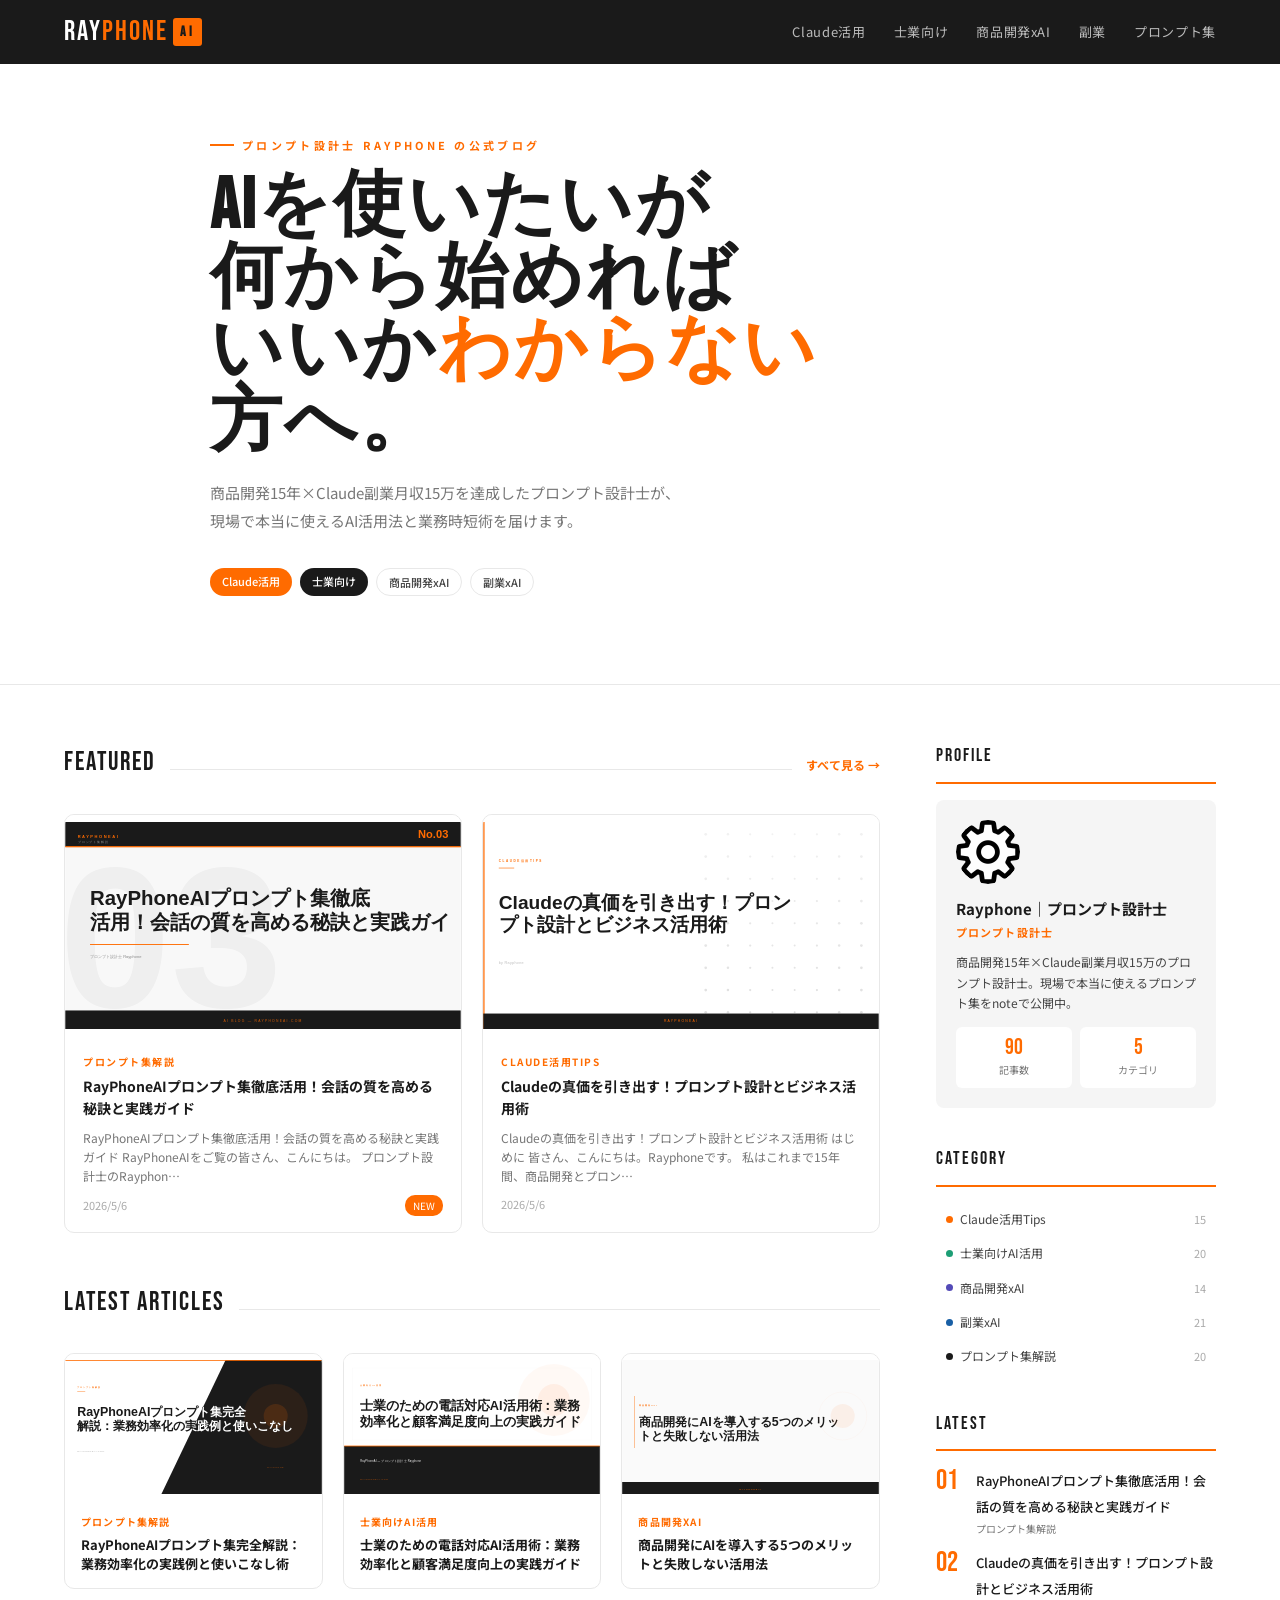
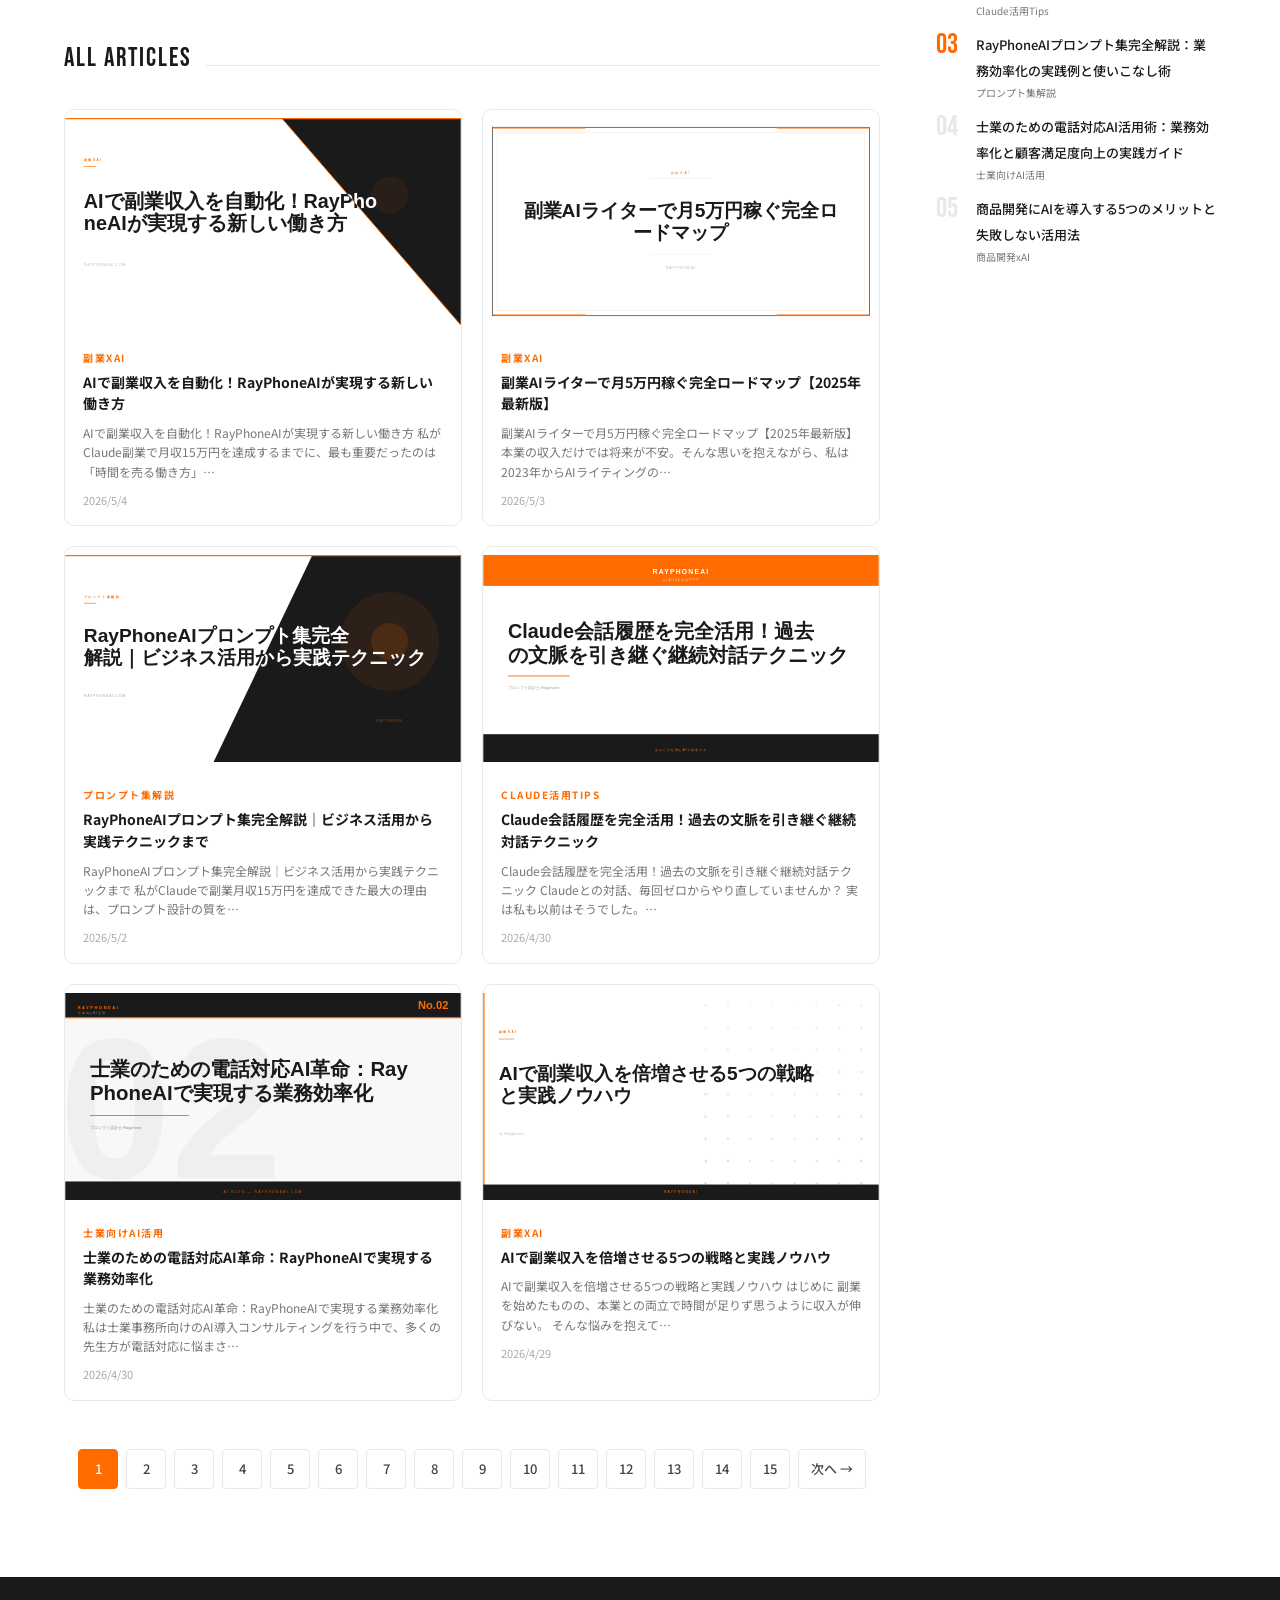
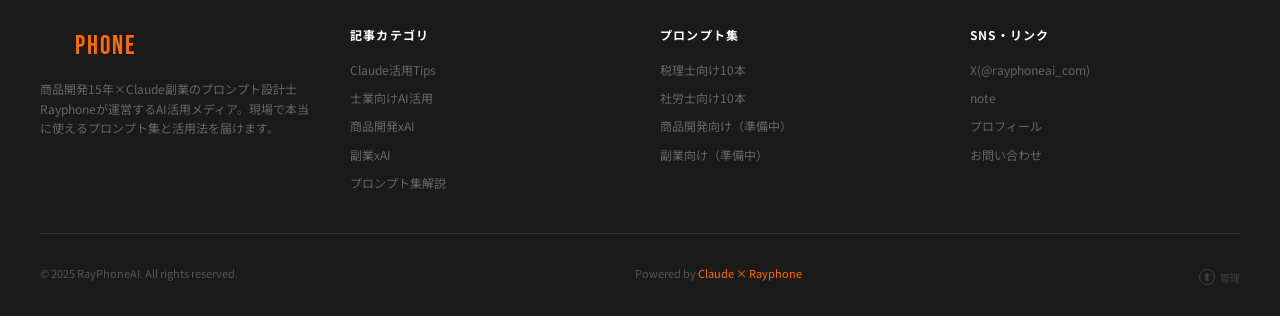
==== commit 8cee4e20: "Update index.html" ====
--- a/index.html
+++ b/index.html
@@ -984,5 +984,6 @@
   fetchArts();
 })();
 </script>
+<!-- Cloudflare Web Analytics --><script defer src='https://static.cloudflareinsights.com/beacon.min.js' data-cf-beacon='{"token": "eec86a52e96f4c708cd0bf3545ab03da"}'></script><!-- End Cloudflare Web Analytics -->  
 </body>
 </html>
